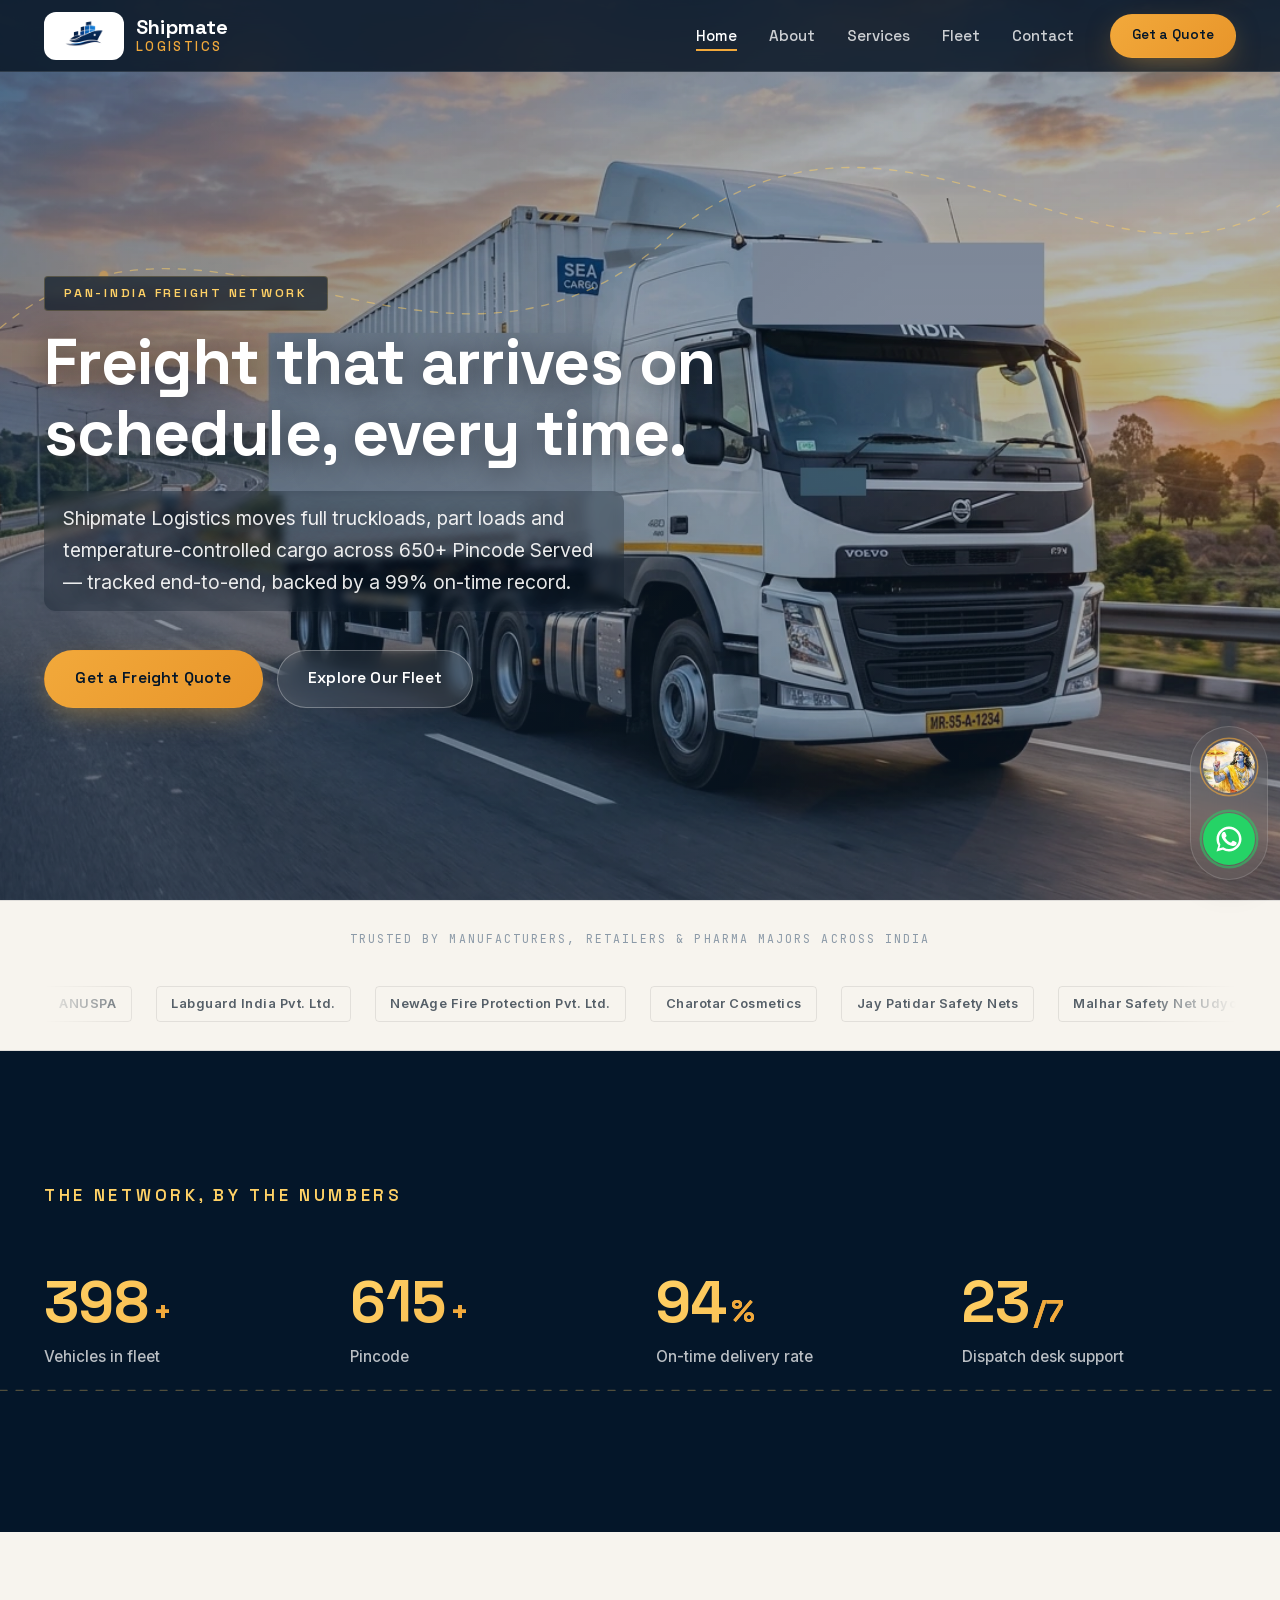
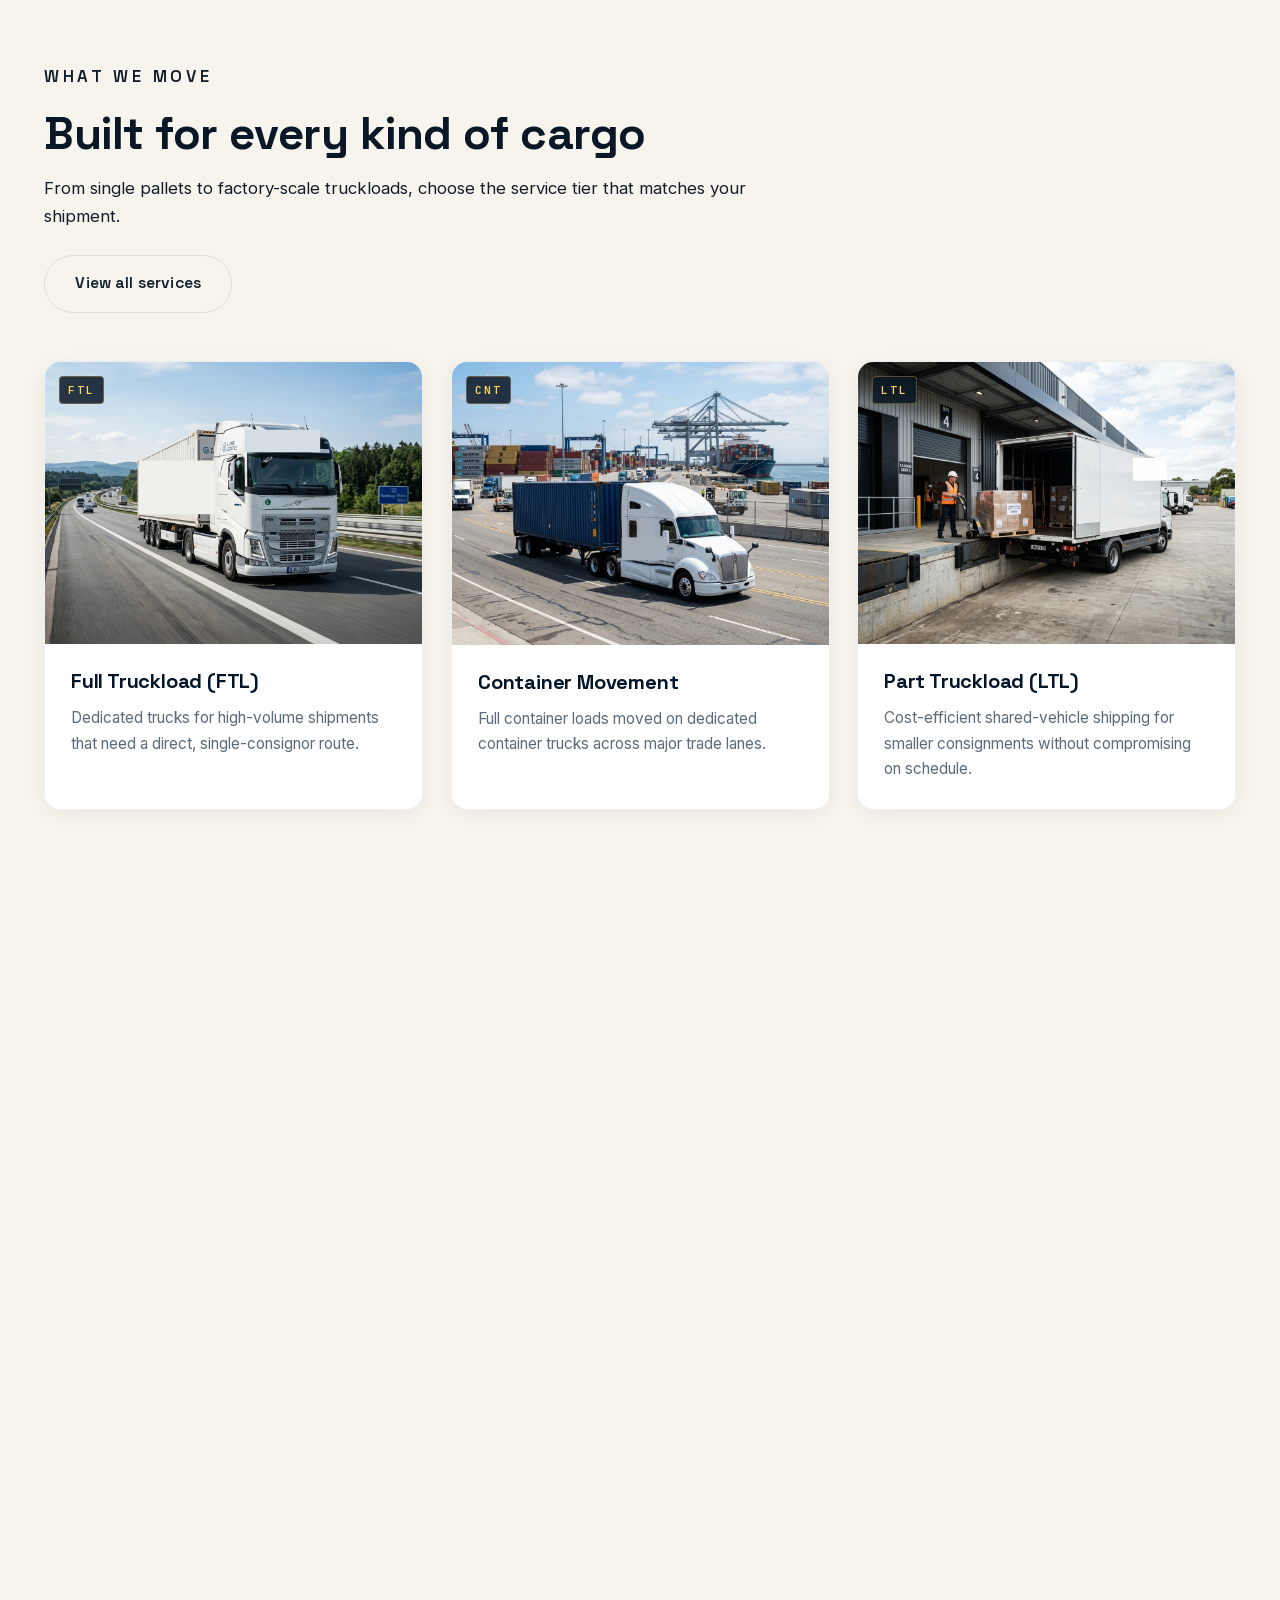
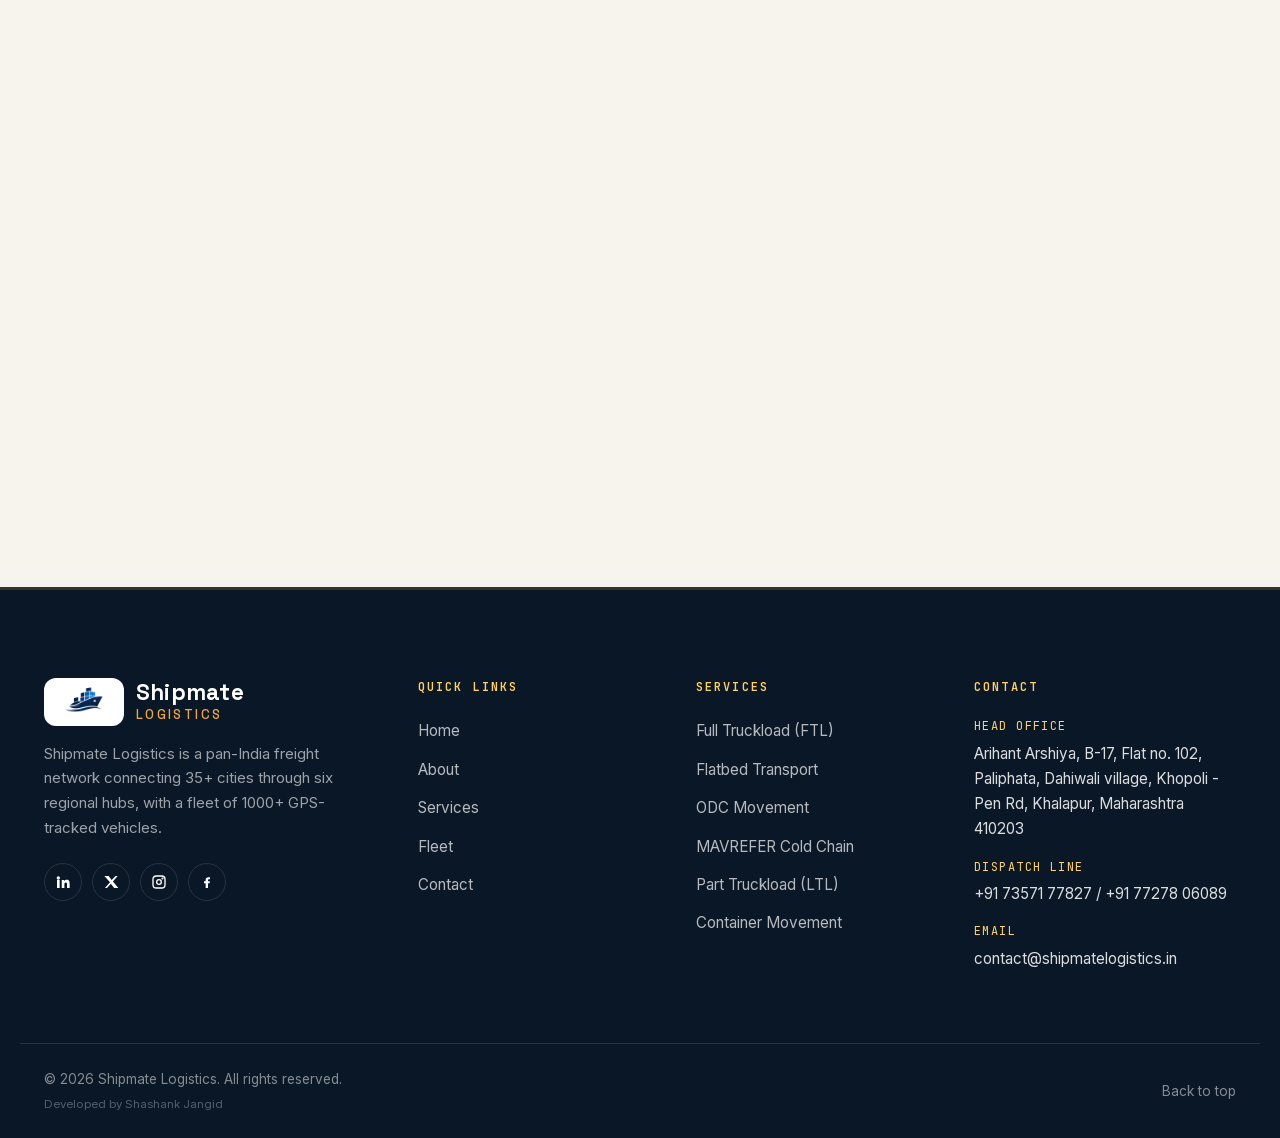
==== index.html @ 22c84a3d "Update quote turnaround text and upgrade PWA install card design" ====
<!DOCTYPE html>
<html lang="en">

<head>
  <meta charset="UTF-8">
  <meta name="viewport" content="width=device-width, initial-scale=1.0">
  <title>Shipmate Logistics | Pan-India Freight, Cold Chain &amp; Warehousing</title>
  <meta name="description"
    content="Shipmate Logistics moves full truckloads, part loads and temperature-controlled cargo across 250+ Indian cities, with a GPS-tracked fleet of 1000+ vehicles and a 98.6% on-time record.">
  <meta name="keywords"
    content="logistics company India, freight services, FTL, LTL, cold chain logistics, warehousing, fleet, transport company">
  <link rel="canonical" href="/">

  <meta property="og:type" content="website">
  <meta property="og:title" content="Shipmate Logistics | Every Mile, Mastered.">
  <meta property="og:description"
    content="Pan-India freight connecting 250+ cities through 1000+ GPS-tracked vehicles.">
  <meta property="og:image" content="/assets/images/hero-poster.webp">

  <link rel="preload" href="/assets/fonts/fonts.css" as="style" onload="this.onload=null;this.rel='stylesheet'">
  <noscript><link rel="stylesheet" href="/assets/fonts/fonts.css"></noscript>

  <link rel="preload" href="/assets/images/hero-poster.webp" as="image" fetchpriority="high">
  <link rel="preload" href="/assets/images/logos/mainlogo.webp" as="image">

  <link rel="stylesheet" href="/css/style.css">

  <script type="application/ld+json">
  {
    "@context": "https://schema.org",
    "@type": "Organization",
    "name": "Shipmate Logistics",
    "url": "index.html",
    "logo": "assets/images/logo.svg",
    "description": "Pan-India freight connecting 250+ cities.",
    "address": {
      "@type": "PostalAddress",
      "streetAddress": "Plot 14, Transport Nagar, Sector 28",
      "addressLocality": "Gurugram",
      "addressRegion": "Haryana",
      "postalCode": "122001",
      "addressCountry": "IN"
    },
    "contactPoint": {
      "@type": "ContactPoint",
      "telephone": "+91-98765-43210",
      "contactType": "customer service"
    }
  }
  </script>
  <link rel="icon" type="image/x-icon" href="/assets/images/logos/favicon.ico">
  <link rel="icon" type="image/png" sizes="32x32" href="/assets/images/logos/favicon-32x32.png">
  <link rel="icon" type="image/png" sizes="16x16" href="/assets/images/logos/favicon-16x16.png">
  <link rel="apple-touch-icon" sizes="180x180" href="/assets/images/logos/apple-touch-icon.png">
  <link rel="manifest" href="/assets/images/logos/site.webmanifest">
</head>

<body>
  <a href="#main" class="skip-link">Skip to content</a>

  <header class="header">
    <div class="container header__inner">
      <a href="/" class="brand" aria-label="Shipmate Logistics home">
        <span class="brand__mark" aria-hidden="true">
          <img src="/assets/images/logos/mainlogo.webp" alt="Shipmate Logo" class="brand__logo" />
        </span>
        <span class="brand__text">
          <span class="brand__name">Shipmate</span>
          <span class="brand__tagline">Logistics</span>
        </span>
      </a>

      <nav class="nav" aria-label="Primary">
        <ul class="nav__list">
          <li><a class="nav__link" href="/" aria-current="page">Home</a></li>
          <li><a class="nav__link" href="/about/">About</a></li>
          <li><a class="nav__link" href="/services/">Services</a></li>
          <li><a class="nav__link" href="/fleet/">Fleet</a></li>
          <li><a class="nav__link" href="/contact/">Contact</a></li>
        </ul>
        <a href="/contact/" class="btn btn--primary btn--sm nav__cta">Get a Quote</a>
      </nav>

      <button class="nav-toggle" aria-label="Toggle navigation menu" aria-expanded="false">
        <svg class="icon-open" viewBox="0 0 24 24" fill="none" stroke="currentColor" stroke-width="2"
          stroke-linecap="round">
          <path d="M3 6h18M3 12h18M3 18h18" />
        </svg>
        <svg class="icon-close" viewBox="0 0 24 24" fill="none" stroke="currentColor" stroke-width="2"
          stroke-linecap="round">
          <path d="M6 6l12 12M18 6L6 18" />
        </svg>
      </button>
    </div>
  </header>

  <main id="main">
    
    <section class="hero">
      <video class="hero__media" autoplay muted loop playsinline preload="none" poster="/assets/images/hero-poster.webp"
        data-content-attr="poster:home.hero.videoPoster">
        <source src="/assets/videos/hero-loop.webm" type="video/webm">
        <source src="/assets/videos/hero-loop.mp4" type="video/mp4">
      </video>
      <div class="hero__overlay" aria-hidden="true"></div>
      <div class="hero__route" aria-hidden="true"></div>

      <div class="container">
        <div class="hero__content">
          <p class="eyebrow" data-content="home.hero.eyebrow">Pan-India Freight Network</p>
          <h1 data-content="home.hero.title">Freight that arrives on schedule, every time.</h1>
          <p class="lede" data-content="home.hero.subtitle">Shipmate Logistics moves full truckloads, part loads and
            temperature-controlled cargo across 250+ Indian cities — tracked end-to-end, backed by a 98.6% on-time
            record.</p>
          <div class="hero__actions">
            <a href="/contact/" class="btn btn--primary" data-content="home.hero.ctaPrimary.label">Get a Freight
              Quote</a>
            <a href="/fleet/" class="btn btn--ghost-light" data-content="home.hero.ctaSecondary.label">Explore Our
              Fleet</a>
          </div>
        </div>
      </div>
    </section>

    <section class="trust">
      <div class="container">
        <p class="trust__label" data-content="home.trustStrip.label">Trusted by manufacturers, retailers &amp; pharma
          majors across India</p>
        <div class="trust__row-wrap"><div class="trust__row" id="trustRow"></div></div>
      </div>
    </section>

    <section class="section bg-navy on-dark">
      <div class="container">
        <div class="section-head">
          <p class="eyebrow" data-content="home.stats.title">The network, by the numbers</p>
        </div>
        <div class="stats__grid" id="statsGrid"></div>
      </div>
      <div class="route-divider" aria-hidden="true"></div>
    </section>

    <section class="section bg-cream">
      <div class="container">
        <div class="flex-between section-head" style="margin-bottom: 0;">
          <div>
            <p class="eyebrow" data-content="home.servicesPreview.eyebrow">What we move</p>
            <h2 data-content="home.servicesPreview.title">Built for every kind of cargo</h2>
            <p data-content="home.servicesPreview.subtitle">From single pallets to factory-scale truckloads, choose the
              service tier that matches your shipment.</p>
          </div>
          <a href="/services/" class="btn btn--ghost-dark" data-content="home.servicesPreview.linkLabel">View all
            services</a>
        </div>
        <div class="grid grid-3" id="servicesPreviewGrid" style="margin-top: 48px;"></div>
      </div>
    </section>

    <section class="section bg-cream">
      <div class="container">
        <div class="section-head center">
          <p class="eyebrow" data-content="home.testimonials.eyebrow">Client feedback</p>
          <h2 data-content="home.testimonials.title">What shippers say after the first delivery — and the hundredth</h2>
        </div>

        <div class="testimonials__viewport" id="testimonialsViewport">
          <div class="testimonials__track" id="testimonialsTrack"></div>
        </div>
        <div class="testimonials__controls">
          <button class="testimonials__arrow" id="testimonialPrev" aria-label="Previous testimonial">
            <svg viewBox="0 0 24 24" fill="none" stroke="currentColor" stroke-width="2">
              <path d="M15 18l-6-6 6-6" />
            </svg>
          </button>
          <div class="testimonials__dots" id="testimonialsDots"></div>
          <button class="testimonials__arrow" id="testimonialNext" aria-label="Next testimonial">
            <svg viewBox="0 0 24 24" fill="none" stroke="currentColor" stroke-width="2">
              <path d="M9 18l6-6-6-6" />
            </svg>
          </button>
        </div>
      </div>
    </section>

    <section class="section section--tight bg-cream">
      <div class="container">
        <div class="cta-banner">
          <div class="cta-banner__route" aria-hidden="true"></div>
          <div class="cta-banner__content">
            <h2 data-content="home.ctaBanner.title">Ready to move your next consignment?</h2>
            <p data-content="home.ctaBanner.subtitle">Tell us your route and load type — our team responds with a quote
              within one working hours.</p>
          </div>
          <a href="/contact/" class="btn btn--primary cta-banner__action"
            data-content="home.ctaBanner.ctaLabel">Request a Quote</a>
        </div>
      </div>
    </section>
  </main>

  <footer class="footer">
    <div class="container footer__top">
      <div class="footer__brand">
        <a href="/" class="brand" aria-label="Shipmate Logistics home">
          <span class="brand__mark" aria-hidden="true">
            <img src="/assets/images/logos/mainlogo.webp" alt="Shipmate Logo" class="brand__logo" />
          </span>
          <span class="brand__text">
            <span class="brand__name">Shipmate</span>
            <span class="brand__tagline">Logistics</span>
          </span>
        </a>
        <p class="footer__about" data-content="footer.about">Shipmate Logistics is a pan-India freight network
          connecting 35+ cities through six regional hubs, with a fleet of 1000+ GPS-tracked vehicles.</p>
        <div class="footer__social">
          <a href="#" aria-label="LinkedIn"><svg viewBox="0 0 24 24" fill="currentColor">
              <path
                d="M4.98 3.5a2.5 2.5 0 1 1 0 5 2.5 2.5 0 0 1 0-5zM3 9h4v12H3V9zm7 0h3.8v1.7h.1c.5-1 1.8-2 3.7-2 3.9 0 4.4 2.6 4.4 6V21h-4v-5.3c0-1.3 0-3-1.8-3s-2.1 1.4-2.1 2.9V21h-4V9z" />
            </svg></a>
          <a href="#" aria-label="Twitter / X"><svg viewBox="0 0 24 24" fill="currentColor">
              <path d="M18.9 3H22l-7.1 8.1L23 21h-6.3l-4.9-6.4L6 21H2.9l7.6-8.7L2 3h6.4l4.5 5.9L18.9 3z" />
            </svg></a>
          <a href="#" aria-label="Instagram"><svg viewBox="0 0 24 24" fill="none" stroke="currentColor"
              stroke-width="2">
              <rect x="3" y="3" width="18" height="18" rx="5" />
              <circle cx="12" cy="12" r="3.5" />
              <circle cx="17.2" cy="6.8" r="0.6" fill="currentColor" />
            </svg></a>
          <a href="#" aria-label="Facebook"><svg viewBox="0 0 24 24" fill="currentColor">
              <path
                d="M13.5 21v-7h2.4l.4-3h-2.8V9.2c0-.9.3-1.5 1.6-1.5h1.4V5c-.7-.1-1.5-.2-2.4-.2-2.5 0-4.2 1.5-4.2 4.2V11H7.5v3H10v7h3.5z" />
            </svg></a>
        </div>
      </div>

      <div>
        <p class="footer__heading" data-content="footer.linksTitle">Quick links</p>
        <ul class="footer__links" id="footerNavLinks"></ul>
      </div>

      <div>
        <p class="footer__heading" data-content="footer.servicesTitle">Services</p>
        <ul class="footer__links" id="footerServiceLinks"></ul>
      </div>

      <div>
        <p class="footer__heading" data-content="footer.contactTitle">Contact</p>
        <div class="footer__contact-item">
          <div class="footer__contact-label">Head office</div>
          <div class="footer__contact-value" data-content="site.address">Plot 14, Transport Nagar, Sector 28, Gurugram,
            Haryana 122001</div>
        </div>
        <div class="footer__contact-item">
          <div class="footer__contact-label">Dispatch line</div>
          <div class="footer__contact-value" data-content="site.phone">+91 98765 43210</div>
        </div>
        <div class="footer__contact-item">
          <div class="footer__contact-label">Email</div>
          <div class="footer__contact-value" data-content="site.email">contact@shipmatelogistics.in</div>
        </div>
      </div>
    </div>

    <div class="container footer__bottom">
      <div style="display: flex; flex-direction: column; gap: 4px;">
        <p data-content="footer.copyright">© 2026 Shipmate Logistics. All rights reserved.</p>
        <small style="font-size: 0.72rem; opacity: 0.55; color: var(--slate-light);">Developed by Shashank Jangid</small>
      </div>
      <div class="footer__bottom-links">
        <a href="#main">Back to top</a>
      </div>
    </div>
  </footer>

  <a class="whatsapp-fab" href="#" target="_blank" rel="noopener" aria-label="Chat with us on WhatsApp"
    data-whatsapp-link></a>

  <div class="krishna-float" title="Jai Shri Krishna">
    <img src="/assets/images/krishna.webp" alt="Jai Shri Krishna" />
  </div>

  <script src="/js/main.js?v=1.1" defer></script>

</body>

</html>
---- assets/fonts/fonts.css ----
@font-face {
  font-family: 'Inter';
  font-style: normal;
  font-weight: 400;
  font-display: swap;
  src: url('../fonts/UcC73FwrK3iLTeHuS_nVMrMxCp50SjIa1ZL7W0Q5nw.woff2') format('woff2');
  unicode-range: U+0000-00FF, U+0131, U+0152-0153, U+02BB-02BC, U+02C6, U+02DA, U+02DC, U+0304, U+0308, U+0329, U+2000-206F, U+20AC, U+2122, U+2191, U+2193, U+2212, U+2215, U+FEFF, U+FFFD;
}

@font-face {
  font-family: 'Inter';
  font-style: normal;
  font-weight: 500;
  font-display: swap;
  src: url('../fonts/UcC73FwrK3iLTeHuS_nVMrMxCp50SjIa1ZL7W0Q5nw.woff2') format('woff2');
  unicode-range: U+0000-00FF, U+0131, U+0152-0153, U+02BB-02BC, U+02C6, U+02DA, U+02DC, U+0304, U+0308, U+0329, U+2000-206F, U+20AC, U+2122, U+2191, U+2193, U+2212, U+2215, U+FEFF, U+FFFD;
}

@font-face {
  font-family: 'Inter';
  font-style: normal;
  font-weight: 600;
  font-display: swap;
  src: url('../fonts/UcC73FwrK3iLTeHuS_nVMrMxCp50SjIa1ZL7W0Q5nw.woff2') format('woff2');
  unicode-range: U+0000-00FF, U+0131, U+0152-0153, U+02BB-02BC, U+02C6, U+02DA, U+02DC, U+0304, U+0308, U+0329, U+2000-206F, U+20AC, U+2122, U+2191, U+2193, U+2212, U+2215, U+FEFF, U+FFFD;
}

@font-face {
  font-family: 'Inter';
  font-style: normal;
  font-weight: 700;
  font-display: swap;
  src: url('../fonts/UcC73FwrK3iLTeHuS_nVMrMxCp50SjIa1ZL7W0Q5nw.woff2') format('woff2');
  unicode-range: U+0000-00FF, U+0131, U+0152-0153, U+02BB-02BC, U+02C6, U+02DA, U+02DC, U+0304, U+0308, U+0329, U+2000-206F, U+20AC, U+2122, U+2191, U+2193, U+2212, U+2215, U+FEFF, U+FFFD;
}

@font-face {
  font-family: 'JetBrains Mono';
  font-style: normal;
  font-weight: 400;
  font-display: swap;
  src: url('../fonts/tDbv2o-flEEny0FZhsfKu5WU4zr3E_BX0PnT8RD8yKwBNntkaToggR7BYRbKPxDcwgknk-4.woff2') format('woff2');
  unicode-range: U+0000-00FF, U+0131, U+0152-0153, U+02BB-02BC, U+02C6, U+02DA, U+02DC, U+0304, U+0308, U+0329, U+2000-206F, U+20AC, U+2122, U+2191, U+2193, U+2212, U+2215, U+FEFF, U+FFFD;
}

@font-face {
  font-family: 'JetBrains Mono';
  font-style: normal;
  font-weight: 500;
  font-display: swap;
  src: url('../fonts/tDbv2o-flEEny0FZhsfKu5WU4zr3E_BX0PnT8RD8yKwBNntkaToggR7BYRbKPxDcwgknk-4.woff2') format('woff2');
  unicode-range: U+0000-00FF, U+0131, U+0152-0153, U+02BB-02BC, U+02C6, U+02DA, U+02DC, U+0304, U+0308, U+0329, U+2000-206F, U+20AC, U+2122, U+2191, U+2193, U+2212, U+2215, U+FEFF, U+FFFD;
}

@font-face {
  font-family: 'JetBrains Mono';
  font-style: normal;
  font-weight: 600;
  font-display: swap;
  src: url('../fonts/tDbv2o-flEEny0FZhsfKu5WU4zr3E_BX0PnT8RD8yKwBNntkaToggR7BYRbKPxDcwgknk-4.woff2') format('woff2');
  unicode-range: U+0000-00FF, U+0131, U+0152-0153, U+02BB-02BC, U+02C6, U+02DA, U+02DC, U+0304, U+0308, U+0329, U+2000-206F, U+20AC, U+2122, U+2191, U+2193, U+2212, U+2215, U+FEFF, U+FFFD;
}

@font-face {
  font-family: 'Space Grotesk';
  font-style: normal;
  font-weight: 500;
  font-display: swap;
  src: url('../fonts/V8mDoQDjQSkFtoMM3T6r8E7mPbF4C_k3HqU.woff2') format('woff2');
  unicode-range: U+0000-00FF, U+0131, U+0152-0153, U+02BB-02BC, U+02C6, U+02DA, U+02DC, U+0304, U+0308, U+0329, U+2000-206F, U+20AC, U+2122, U+2191, U+2193, U+2212, U+2215, U+FEFF, U+FFFD;
}

@font-face {
  font-family: 'Space Grotesk';
  font-style: normal;
  font-weight: 600;
  font-display: swap;
  src: url('../fonts/V8mDoQDjQSkFtoMM3T6r8E7mPbF4C_k3HqU.woff2') format('woff2');
  unicode-range: U+0000-00FF, U+0131, U+0152-0153, U+02BB-02BC, U+02C6, U+02DA, U+02DC, U+0304, U+0308, U+0329, U+2000-206F, U+20AC, U+2122, U+2191, U+2193, U+2212, U+2215, U+FEFF, U+FFFD;
}

@font-face {
  font-family: 'Space Grotesk';
  font-style: normal;
  font-weight: 700;
  font-display: swap;
  src: url('../fonts/V8mDoQDjQSkFtoMM3T6r8E7mPbF4C_k3HqU.woff2') format('woff2');
  unicode-range: U+0000-00FF, U+0131, U+0152-0153, U+02BB-02BC, U+02C6, U+02DA, U+02DC, U+0304, U+0308, U+0329, U+2000-206F, U+20AC, U+2122, U+2191, U+2193, U+2212, U+2215, U+FEFF, U+FFFD;
}
---- assets/fonts/fonts.css ----
@font-face {
  font-family: 'Inter';
  font-style: normal;
  font-weight: 400;
  font-display: swap;
  src: url('../fonts/UcC73FwrK3iLTeHuS_nVMrMxCp50SjIa1ZL7W0Q5nw.woff2') format('woff2');
  unicode-range: U+0000-00FF, U+0131, U+0152-0153, U+02BB-02BC, U+02C6, U+02DA, U+02DC, U+0304, U+0308, U+0329, U+2000-206F, U+20AC, U+2122, U+2191, U+2193, U+2212, U+2215, U+FEFF, U+FFFD;
}

@font-face {
  font-family: 'Inter';
  font-style: normal;
  font-weight: 500;
  font-display: swap;
  src: url('../fonts/UcC73FwrK3iLTeHuS_nVMrMxCp50SjIa1ZL7W0Q5nw.woff2') format('woff2');
  unicode-range: U+0000-00FF, U+0131, U+0152-0153, U+02BB-02BC, U+02C6, U+02DA, U+02DC, U+0304, U+0308, U+0329, U+2000-206F, U+20AC, U+2122, U+2191, U+2193, U+2212, U+2215, U+FEFF, U+FFFD;
}

@font-face {
  font-family: 'Inter';
  font-style: normal;
  font-weight: 600;
  font-display: swap;
  src: url('../fonts/UcC73FwrK3iLTeHuS_nVMrMxCp50SjIa1ZL7W0Q5nw.woff2') format('woff2');
  unicode-range: U+0000-00FF, U+0131, U+0152-0153, U+02BB-02BC, U+02C6, U+02DA, U+02DC, U+0304, U+0308, U+0329, U+2000-206F, U+20AC, U+2122, U+2191, U+2193, U+2212, U+2215, U+FEFF, U+FFFD;
}

@font-face {
  font-family: 'Inter';
  font-style: normal;
  font-weight: 700;
  font-display: swap;
  src: url('../fonts/UcC73FwrK3iLTeHuS_nVMrMxCp50SjIa1ZL7W0Q5nw.woff2') format('woff2');
  unicode-range: U+0000-00FF, U+0131, U+0152-0153, U+02BB-02BC, U+02C6, U+02DA, U+02DC, U+0304, U+0308, U+0329, U+2000-206F, U+20AC, U+2122, U+2191, U+2193, U+2212, U+2215, U+FEFF, U+FFFD;
}

@font-face {
  font-family: 'JetBrains Mono';
  font-style: normal;
  font-weight: 400;
  font-display: swap;
  src: url('../fonts/tDbv2o-flEEny0FZhsfKu5WU4zr3E_BX0PnT8RD8yKwBNntkaToggR7BYRbKPxDcwgknk-4.woff2') format('woff2');
  unicode-range: U+0000-00FF, U+0131, U+0152-0153, U+02BB-02BC, U+02C6, U+02DA, U+02DC, U+0304, U+0308, U+0329, U+2000-206F, U+20AC, U+2122, U+2191, U+2193, U+2212, U+2215, U+FEFF, U+FFFD;
}

@font-face {
  font-family: 'JetBrains Mono';
  font-style: normal;
  font-weight: 500;
  font-display: swap;
  src: url('../fonts/tDbv2o-flEEny0FZhsfKu5WU4zr3E_BX0PnT8RD8yKwBNntkaToggR7BYRbKPxDcwgknk-4.woff2') format('woff2');
  unicode-range: U+0000-00FF, U+0131, U+0152-0153, U+02BB-02BC, U+02C6, U+02DA, U+02DC, U+0304, U+0308, U+0329, U+2000-206F, U+20AC, U+2122, U+2191, U+2193, U+2212, U+2215, U+FEFF, U+FFFD;
}

@font-face {
  font-family: 'JetBrains Mono';
  font-style: normal;
  font-weight: 600;
  font-display: swap;
  src: url('../fonts/tDbv2o-flEEny0FZhsfKu5WU4zr3E_BX0PnT8RD8yKwBNntkaToggR7BYRbKPxDcwgknk-4.woff2') format('woff2');
  unicode-range: U+0000-00FF, U+0131, U+0152-0153, U+02BB-02BC, U+02C6, U+02DA, U+02DC, U+0304, U+0308, U+0329, U+2000-206F, U+20AC, U+2122, U+2191, U+2193, U+2212, U+2215, U+FEFF, U+FFFD;
}

@font-face {
  font-family: 'Space Grotesk';
  font-style: normal;
  font-weight: 500;
  font-display: swap;
  src: url('../fonts/V8mDoQDjQSkFtoMM3T6r8E7mPbF4C_k3HqU.woff2') format('woff2');
  unicode-range: U+0000-00FF, U+0131, U+0152-0153, U+02BB-02BC, U+02C6, U+02DA, U+02DC, U+0304, U+0308, U+0329, U+2000-206F, U+20AC, U+2122, U+2191, U+2193, U+2212, U+2215, U+FEFF, U+FFFD;
}

@font-face {
  font-family: 'Space Grotesk';
  font-style: normal;
  font-weight: 600;
  font-display: swap;
  src: url('../fonts/V8mDoQDjQSkFtoMM3T6r8E7mPbF4C_k3HqU.woff2') format('woff2');
  unicode-range: U+0000-00FF, U+0131, U+0152-0153, U+02BB-02BC, U+02C6, U+02DA, U+02DC, U+0304, U+0308, U+0329, U+2000-206F, U+20AC, U+2122, U+2191, U+2193, U+2212, U+2215, U+FEFF, U+FFFD;
}

@font-face {
  font-family: 'Space Grotesk';
  font-style: normal;
  font-weight: 700;
  font-display: swap;
  src: url('../fonts/V8mDoQDjQSkFtoMM3T6r8E7mPbF4C_k3HqU.woff2') format('woff2');
  unicode-range: U+0000-00FF, U+0131, U+0152-0153, U+02BB-02BC, U+02C6, U+02DA, U+02DC, U+0304, U+0308, U+0329, U+2000-206F, U+20AC, U+2122, U+2191, U+2193, U+2212, U+2215, U+FEFF, U+FFFD;
}
---- css/style.css ----
:root {
  
  --navy-950: #0a1726;
  --navy-900: #041629;
  --navy-800: #1f4068;
  --navy-700: #2a4f7a;
  --navy-600: #3a6394;
  --cream: #f7f4ee;
  --cream-dim: #ece7db;
  --ink: #11202f;
  --slate: #5c6b7a;
  --slate-light: #8c9aa8;
  --amber: #f2a93b;
  --amber-light: #ffd166;
  --amber-dark: #d6892a;
  --route: #ffd166;
  --line-light: rgba(11, 27, 46, 0.1);
  --line-dark: rgba(255, 255, 255, 0.12);
  --white: #ffffff;

  --font-display: "Space Grotesk", "Inter", system-ui, Arial, sans-serif;
  --font-body: "Inter", system-ui, Arial, sans-serif;
  --font-mono: "JetBrains Mono", "SFMono-Regular", Consolas, monospace;

  --container: 1240px;
  --radius-sm: 6px;
  --radius-md: 12px;
  --radius-lg: 22px;
  --header-h: 84px;

  --ease: cubic-bezier(0.16, 1, 0.3, 1);
  --t-fast: 0.2s;
  --t-med: 0.5s;
  --t-slow: 0.9s;
}

*,
*::before,
*::after {
  box-sizing: border-box;
}

html {
  scroll-behavior: smooth;
  scroll-padding-top: var(--header-h);
}

body {
  margin: 0;
  font-family: var(--font-body);
  font-size: 16px;
  line-height: 1.65;
  color: var(--ink);
  background: var(--cream);
  -webkit-font-smoothing: antialiased;
  text-rendering: optimizeLegibility;
  opacity: 1;
  transition: opacity 0.22s ease;
}

body.is-leaving {
  opacity: 0;
}

body.is-entering {
  opacity: 0;
}

img,
video {
  max-width: 100%;
  display: block;
}

a {
  color: inherit;
  text-decoration: none;
}

ul {
  margin: 0;
  padding: 0;
  list-style: none;
}

button {
  font-family: inherit;
  cursor: pointer;
}

h1,
h2,
h3,
h4 {
  font-family: var(--font-display);
  font-weight: 700;
  line-height: 1.15;
  margin: 0;
  color: var(--navy-950);
  letter-spacing: -0.01em;
}

p {
  margin: 0;
}

.visually-hidden {
  position: absolute;
  width: 1px;
  height: 1px;
  overflow: hidden;
  clip: rect(0 0 0 0);
  white-space: nowrap;
}

:focus-visible {
  outline: 2px solid var(--amber);
  outline-offset: 3px;
  border-radius: 2px;
}

@media (prefers-reduced-motion: reduce) {

  *,
  *::before,
  *::after {
    animation-duration: 0.01ms !important;
    animation-iteration-count: 1 !important;
    transition-duration: 0.01ms !important;
    scroll-behavior: auto !important;
  }
}

.eyebrow {
  display: inline-flex;
  align-items: center;
  gap: 0.6em;
  font-family: var(--font-display);
  font-size: 0.78rem;
  font-weight: 600;
  letter-spacing: 0.22em;
  text-transform: uppercase;
  color: var(--amber-dark);
  margin: 0 0 1rem;
}

.eyebrow::before {
  display: none !important;
}

.on-dark .eyebrow {
  color: var(--route);
}

h1 {
  font-size: clamp(2.4rem, 5.4vw, 4.4rem);
}

h2 {
  font-size: clamp(1.9rem, 3.6vw, 2.85rem);
}

h3 {
  font-size: clamp(1.2rem, 2vw, 1.5rem);
}

.section-head {
  max-width: 720px;
  margin: 0 0 3rem;
}

.section-head p {
  color: #121d28;
  font-size: 1.05rem;
  margin-top: 1rem;
}

.section-head.center {
  margin-inline: auto;
  text-align: center;
}

.section-head.center .eyebrow::before {
  display: none;
}

.lede {
  font-size: 1.15rem;
  color: var(--slate);
}

.on-dark,
.on-dark h1,
.on-dark h2,
.on-dark h3,
.on-dark h4 {
  color: var(--white);
}

.on-dark p,
.on-dark .lede {
  color: rgba(255, 255, 255, 0.72);
}

.container {
  width: 100%;
  max-width: var(--container);
  margin-inline: auto;
  padding-inline: 24px;
}

@media (max-width: 480px) {
  .header .container {
    padding-right: 28px;
  }
}

.section {
  padding-block: clamp(56px, 9vw, 120px);
  content-visibility: auto;
  contain-intrinsic-size: 0 600px;
}

.section--tight {
  padding-block: clamp(40px, 6vw, 80px);
  content-visibility: auto;
  contain-intrinsic-size: 0 400px;
}

.bg-navy {
  background: var(--navy-900);
}

.bg-cream {
  background: #f7f4ee;
}

.bg-cream-dim {
  background: #ece7db;
}

.grid {
  display: grid;
  gap: 28px;
}

.grid-2 {
  grid-template-columns: repeat(2, 1fr);
}

.grid-3 {
  grid-template-columns: repeat(3, 1fr);
}

.grid-4 {
  grid-template-columns: repeat(4, 1fr);
}

@media (max-width: 980px) {

  .grid-3,
  .grid-4 {
    grid-template-columns: repeat(2, 1fr);
  }
}

@media (max-width: 640px) {

  .grid-2,
  .grid-3,
  .grid-4 {
    grid-template-columns: 1fr;
  }
}

.btn {
  --pad-y: 0.95rem;
  --pad-x: 1.9rem;
  display: inline-flex;
  align-items: center;
  justify-content: center;
  gap: 0.6rem;
  font-family: var(--font-display);
  font-weight: 600;
  font-size: 0.98rem;
  letter-spacing: 0.01em;
  padding: var(--pad-y) var(--pad-x);
  border-radius: 999px;
  border: 1px solid transparent;
  transition: transform var(--t-fast) var(--ease), background var(--t-fast) var(--ease), color var(--t-fast) var(--ease), border-color var(--t-fast) var(--ease), box-shadow var(--t-fast) var(--ease);
  white-space: nowrap;
}

.btn:active {
  transform: scale(0.97);
}

.btn--primary {
  background: linear-gradient(135deg, #f2a93b 0%, #e8952a 100%);
  color: var(--navy-900);
  box-shadow: 0 10px 30px -8px rgba(242, 169, 59, 0.5);
}

.btn--primary:hover {
  transform: translateY(-3px) scale(1.02);
  box-shadow: 0 20px 40px -8px rgba(242, 169, 59, 0.6);
}

.btn--ghost-light {
  background: rgba(255, 255, 255, 0.08);
  backdrop-filter: blur(8px);
  border-color: rgba(255, 255, 255, 0.3);
  color: var(--white);
}

.btn--ghost-light:hover {
  background: rgba(255, 255, 255, 0.15);
  border-color: rgba(255, 255, 255, 0.6);
  transform: translateY(-3px);
}

.btn--ghost-dark {
  border-color: var(--line-light);
  color: var(--ink);
}

.btn--ghost-dark:hover {
  border-color: var(--navy-900);
  transform: translateY(-3px);
}

.btn--block {
  width: 100%;
}

.btn--sm {
  --pad-y: 0.6rem;
  --pad-x: 1.3rem;
  font-size: 0.85rem;
}

.btn svg {
  width: 1.05em;
  height: 1.05em;
  flex: none;
}

.header {
  position: fixed;
  top: 0;
  left: 0;
  right: 0;
  height: var(--header-h);
  z-index: 1000;
  display: flex;
  align-items: center;
  background: transparent;
  transition: background var(--t-med) var(--ease), box-shadow var(--t-med) var(--ease), height var(--t-med) var(--ease), border-color var(--t-med) var(--ease);
  border-bottom: 1px solid transparent;
}

.header.is-scrolled,
.header.is-solid {
  height: 72px;
  background: rgba(10, 23, 38, 0.86);
  backdrop-filter: blur(14px);
  border-bottom: 1px solid var(--line-dark);
}

.header__inner {
  width: 100%;
  display: flex;
  align-items: center;
  justify-content: space-between;
  gap: 24px;
}

.brand {
  display: flex;
  align-items: center;
  gap: 12px;
  font-family: var(--font-display);
  color: var(--white);
}

.brand__mark {
  width: 80px;
  height: 48px;
  border-radius: 12px;
  background: #ffffff;
  display: flex;
  align-items: center;
  justify-content: center;
  flex: none;
  overflow: hidden;
}

.brand__mark svg {
  width: 22px;
  height: 22px;
}

.brand__text {
  display: flex;
  flex-direction: column;
  line-height: 1.1;
}

.brand__name {
  font-weight: 700;
  font-size: 1.25rem;
  letter-spacing: 0.01em;
}

.brand__tagline {
  font-family: var(--font-display);
  font-size: 0.82rem;
  letter-spacing: 0.18em;
  text-transform: uppercase;
  color: #f1a93b;
  margin-top: 2px;
}

.nav {
  display: flex;
  align-items: center;
  gap: 36px;
}

.nav__list {
  display: flex;
  gap: 32px;
}

.nav__link {
  font-family: var(--font-display);
  font-size: 0.95rem;
  font-weight: 500;
  color: rgba(255, 255, 255, 0.78);
  position: relative;
  padding: 6px 0;
  transition: color var(--t-fast) var(--ease);
}

.nav__link::after {
  content: "";
  position: absolute;
  left: 0;
  bottom: 0;
  width: 0;
  height: 2px;
  background: var(--amber);
  transition: width var(--t-fast) var(--ease);
}

.nav__link:hover,
.nav__link[aria-current="page"] {
  color: var(--white);
}

.nav__link:hover::after,
.nav__link[aria-current="page"]::after {
  width: 100%;
}

.nav__cta {
  display: none;
}

@media (min-width: 1080px) {
  .nav__cta {
    display: inline-flex;
  }
}

.nav-toggle {
  position: relative;
  z-index: 1002;
  display: flex;
  align-items: center;
  justify-content: center;
  width: 44px;
  height: 44px;
  border: 1px solid var(--line-dark);
  border-radius: 10px;
  background: rgba(255, 255, 255, 0.04);
  color: var(--white);
  touch-action: manipulation;
  transition: transform 0.3s cubic-bezier(0.16, 1, 0.3, 1);
}

.nav-toggle[aria-expanded="true"] {
  transform: rotate(90deg);
}

.nav-toggle svg {
  width: 20px;
  height: 20px;
}

.nav-toggle .icon-close {
  display: none;
}

.nav-toggle[aria-expanded="true"] .icon-open {
  display: none;
}

.nav-toggle[aria-expanded="true"] .icon-close {
  display: block;
}

@media (min-width: 1080px) {
  .nav-toggle {
    display: none;
  }
}

@media (max-width: 1079px) {
  .nav__list {
    display: none;
  }

  .nav {
    display: flex;
    position: fixed;
    inset: 0;
    top: 0;
    left: 0;
    width: 100vw;
    height: 100dvh;
    z-index: 1001;
    background: rgb(4 22 41 / 95%);
    backdrop-filter: blur(24px);
    -webkit-backdrop-filter: blur(24px);
    flex-direction: column;
    align-items: center;
    justify-content: center;
    padding: 0px 67px;
    overflow-y: auto;

    opacity: 0;
    visibility: hidden;
    transform: translateY(-16px);
    transition: opacity 0.35s cubic-bezier(0.16, 1, 0.3, 1),
                transform 0.35s cubic-bezier(0.16, 1, 0.3, 1),
                visibility 0.35s;
  }

  .nav.is-open {
    opacity: 1;
    visibility: visible;
    transform: translateY(0);
  }

  .nav__list > li {
    opacity: 0;
    transform: translateY(12px);
    transition: opacity 0.35s cubic-bezier(0.16, 1, 0.3, 1),
                transform 0.35s cubic-bezier(0.16, 1, 0.3, 1);
  }

  .nav.is-open .nav__list > li {
    opacity: 1;
    transform: translateY(0);
  }

  .nav.is-open .nav__list > li:nth-child(1) { transition-delay: 0.1s; }
  .nav.is-open .nav__list > li:nth-child(2) { transition-delay: 0.15s; }
  .nav.is-open .nav__list > li:nth-child(3) { transition-delay: 0.2s; }
  .nav.is-open .nav__list > li:nth-child(4) { transition-delay: 0.25s; }
  .nav.is-open .nav__list > li:nth-child(5) { transition-delay: 0.3s; }

  .nav__cta {
    opacity: 0;
    transform: translateY(12px);
    transition: opacity 0.35s cubic-bezier(0.16, 1, 0.3, 1),
                transform 0.35s cubic-bezier(0.16, 1, 0.3, 1);
  }

  .nav.is-open .nav__cta {
    opacity: 1;
    transform: translateY(0);
    transition-delay: 0.35s;
  }

  .nav__list {
    display: flex;
    flex-direction: column;
    align-items: center;
    gap: 32px;
    width: 100%;
    text-align: center;
    margin-bottom: 36px;
  }

  .nav__link {
    font-size: 2rem;
    padding: 0.5rem 0;
  }

  .nav__link::after {
    display: none;
  }

  .nav__link:hover {
    color: #ffd166;
  }

  .nav__cta {
    display: inline-flex !important;
    font-size: 1.1rem;
    padding: 1.1rem 2.2rem;
  }

  .nav-toggle {
    width: 56px;
    height: 56px;
  }

  .nav-toggle svg {
    width: 28px;
    height: 28px;
  }
}

.hero {
  position: relative;
  min-height: 100vh;
  display: flex;
  align-items: center;
  overflow: hidden;
  background: var(--navy-900);
  color: var(--white);
}

.hero__media {
  position: absolute;
  inset: 0;
  width: 100%;
  height: 100%;
  object-fit: cover;
  z-index: 0;
  opacity: 0.5;
}

.hero__overlay {
  position: absolute;
  inset: 0;
  z-index: 1;
  background:
    linear-gradient(180deg,
      rgba(22, 49, 79, 0.45) 0%,
      rgba(22, 49, 79, 0.25) 40%,
      rgba(22, 49, 79, 0.55) 100%),
    linear-gradient(90deg,
      rgba(22, 49, 79, 0.6) 0%,
      rgba(22, 49, 79, 0.1) 70%);
  opacity: 1;
}

.hero__route {
  position: absolute;
  inset: 0;
  z-index: 2;
  width: 100%;
  height: 100%;
  opacity: 0.5;
  pointer-events: none;
}

.hero__content {
  position: relative;
  z-index: 5;
  max-width: 740px;
  padding: calc(var(--header-h) + 2rem) 0 2rem;
}

.hero__content .eyebrow {
  color: #ffd166;
  background: rgba(10, 23, 38, 0.7);
  padding: 0.4rem 1.2rem;
  border-radius: 4px;
  display: inline-flex;
  backdrop-filter: blur(4px);
  border: 1px solid rgba(255, 209, 102, 0.2);
  margin-bottom: 1rem;
}

.hero__content h1 {
  color: #ffffff;
  text-shadow: 0 4px 30px rgba(0, 0, 0, 0.5);
  font-size: clamp(2.2rem, 5vw, 4.4rem);
  line-height: 1.1;
}

.hero__content .lede {
  color: rgba(255, 255, 255, 0.9);
  text-shadow: 0 2px 20px rgba(0, 0, 0, 0.4);
  font-size: clamp(1rem, 1.5vw, 1.2rem);
  max-width: 580px;
  background: rgba(10, 23, 38, 0.3);
  padding: 0.8rem 1.2rem;
  border-radius: 12px;
  backdrop-filter: blur(4px);
  margin-top: 1.4rem;
}

.hero__actions {
  display: flex;
  flex-wrap: wrap;
  gap: 14px;
  margin-top: 2.4rem;
}

.hero__scroll {
  display: none !important;
}

@keyframes bounceScroll {

  0%,
  100% {
    transform: translateY(0);
  }

  50% {
    transform: translateY(8px);
  }
}

.hero__scroll-line {
  width: 1px;
  height: 46px;
  background: linear-gradient(to bottom, var(--amber), transparent);
}

@media (max-width: 768px) {
  .hero__media {
    object-position: center 30%;
    opacity: 0.4 !important;
  }

  .hero__overlay {
    background:
      linear-gradient(180deg,
        rgba(10, 23, 38, 0.8) 0%,
        rgba(10, 23, 38, 0.6) 50%,
        rgba(10, 23, 38, 0.9) 100%);
  }

  .hero__content .lede {
    background: rgb(51 54 58 / 13%);
    backdrop-filter: blur(8px);
    padding: 0.8rem;
  }

  .hero__scroll {
    display: none;
  }
}

@media (max-width: 480px) {
  .hero__content .eyebrow {
    font-size: 0.6rem;
    padding: 0.3rem 0.8rem;
  }

  .hero__content h1 {
    font-size: 1.8rem;
  }

  .hero__content .lede {
    font-size: 0.9rem;
    padding: 0.6rem;
  }
}

.route-path {
  fill: none;
  stroke: var(--route);
  stroke-width: 1.5;
  stroke-dasharray: 8 10;
  stroke-linecap: round;
  animation: dash-flow 26s linear infinite;
}

.route-dot {
  fill: var(--amber);
  filter: drop-shadow(0 0 6px rgba(242, 169, 59, 0.9));
}

@keyframes dash-flow {
  to {
    stroke-dashoffset: -1000;
  }
}

.route-divider {
  width: 100%;
  height: 48px;
  display: block;
}

.route-divider .route-path {
  stroke: var(--amber-dark);
  opacity: 0.35;
}

.bg-navy+.bg-navy .route-divider .route-path,
.on-dark .route-divider .route-path {
  stroke: var(--route);
  opacity: 0.3;
}

.trust {
  border-top: 1px solid var(--line-light);
  border-bottom: 1px solid var(--line-light);
  padding-block: 28px;
  background: var(--cream);
}

.trust__label {
  font-family: var(--font-mono);
  font-size: 0.72rem;
  letter-spacing: 0.18em;
  text-transform: uppercase;
  color: var(--slate-light);
  text-align: center;
  margin-bottom: 22px;
}

.trust__row {
  display: flex;
  flex-wrap: nowrap;
  width: max-content;
  gap: 0.75rem 1.5rem;
  margin-top: 1rem;
  animation: trustMarquee 32s linear infinite;
  will-change: transform;
  transform: translate3d(0, 0, 0);
  backface-visibility: hidden;
  perspective: 1000px;
}

@keyframes trustMarquee {
  0% {
    transform: translate3d(0, 0, 0);
  }

  100% {
    transform: translate3d(calc(-50% - 0.75rem), 0, 0);
  }
}

.trust__item {
  font-size: 0.8rem;
  font-weight: 600;
  letter-spacing: 0.04em;
  opacity: 0.7;
  white-space: nowrap;
  padding: 0.4rem 0.9rem;
  border: 1px solid rgba(0, 0, 0, 0.12);
  border-radius: 4px;
  transition: opacity var(--t-fast) var(--ease), color var(--t-fast) var(--ease);
}

.trust__item:hover {
  opacity: 1;
  color: var(--navy-700);
}

.stats {
  position: relative;
}

.stats__grid {
  display: grid;
  grid-template-columns: repeat(4, 1fr);
  gap: 32px;
  text-align: left;
}

.stat__value {
  font-family: var(--font-display);
  font-size: clamp(2.4rem, 5vw, 3.6rem);
  font-weight: 700;
  color: var(--route);
  line-height: 1;
  display: flex;
  align-items: baseline;
  gap: 4px;
  background: linear-gradient(135deg, #ffd166 0%, #f2a93b 100%);
  -webkit-background-clip: text;
  -webkit-text-fill-color: transparent;
  background-clip: text;
}

.stat__suffix {
  font-size: 0.55em;
  -webkit-text-fill-color: #f2a93b;
}

.stat__label {
  margin-top: 0.75rem;
  font-size: 0.95rem;
  color: rgba(255, 255, 255, 0.65);
  max-width: 18ch;
  font-weight: 500;
}

@media (max-width: 980px) {
  .stats__grid {
    grid-template-columns: repeat(2, 1fr);
    gap: 40px 28px;
  }
}

@media (max-width: 540px) {
  .stats__grid {
    grid-template-columns: 1fr;
  }
}

.card {
  background: var(--white);
  border-radius: 16px;
  overflow: hidden;
  border: 1px solid rgba(0, 0, 0, 0.06);
  transition: all 0.4s cubic-bezier(0.16, 1, 0.3, 1);
  display: flex;
  flex-direction: column;
  height: 100%;
  box-shadow: 0 4px 20px rgba(0, 0, 0, 0.06);
}

.card:hover {
  transform: translateY(-8px);
  box-shadow: 0 30px 60px -20px rgba(10, 23, 38, 0.3);
  border-color: rgba(242, 169, 59, 0.3);
}

.card__media {
  position: relative;
  aspect-ratio: 4 / 3;
  overflow: hidden;
  background: var(--navy-700);
}

.card__media img {
  width: 100%;
  height: 100%;
  object-fit: cover;
  transition: transform var(--t-slow) var(--ease);
}

.card:hover .card__media img {
  transform: scale(1.06);
}

.card__tag {
  position: absolute;
  top: 14px;
  left: 14px;
  font-family: var(--font-mono);
  font-size: 0.7rem;
  letter-spacing: 0.14em;
  text-transform: uppercase;
  background: rgba(10, 23, 38, 0.85);
  color: var(--route);
  padding: 0.35em 0.75em;
  border-radius: 4px;
  backdrop-filter: blur(8px);
  border: 1px solid rgba(255, 209, 102, 0.3);
  font-weight: 600;
}

.card__body {
  padding: 26px 26px 28px;
  display: flex;
  flex-direction: column;
  gap: 12px;
  flex: 1;
}

.card__body h3 {
  font-size: 1.25rem;
  color: var(--navy-900);
}

.card__body p {
  color: var(--slate);
  font-size: 0.96rem;
}

.card__points {
  margin-top: 4px;
  display: flex;
  flex-direction: column;
  gap: 8px;
}

.card__points li {
  display: flex;
  gap: 10px;
  font-size: 0.92rem;
  color: var(--slate);
  align-items: flex-start;
}

.card__points li::before {
  content: "";
  flex: none;
  width: 7px;
  height: 7px;
  margin-top: 0.45em;
  border-radius: 2px;
  background: var(--amber);
  transform: rotate(45deg);
}

.card__link {
  margin-top: auto;
  display: inline-flex;
  align-items: center;
  gap: 8px;
  font-family: var(--font-display);
  font-weight: 600;
  font-size: 0.92rem;
  color: #d6892a;
  padding-top: 6px;
}

.card__link svg {
  width: 16px;
  height: 16px;
  transition: transform var(--t-fast) var(--ease);
}

.card:hover .card__link svg {
  transform: translateX(6px);
}

.section-foot {
  margin-top: 44px;
  display: flex;
  justify-content: center;
}

.fleet-filters {
  display: flex;
  gap: 10px;
  flex-wrap: wrap;
  margin-bottom: 36px;
}

.fleet-filter {
  font-family: var(--font-mono);
  font-size: 0.78rem;
  letter-spacing: 0.06em;
  text-transform: uppercase;
  padding: 0.55em 1.2em;
  border-radius: 4px;
  border: 1px solid var(--line-light);
  background: var(--white);
  color: var(--slate);
  transition: all var(--t-fast) var(--ease);
}

.fleet-filter:hover {
  border-color: var(--amber);
  color: var(--navy-900);
}

.fleet-filter.is-active {
  background: var(--navy-900);
  border-color: var(--navy-900);
  color: var(--route);
}

.fleet-card .card__body {
  gap: 6px;
}

.fleet-card__meta {
  display: flex;
  justify-content: space-between;
  align-items: baseline;
  margin-top: 4px;
}

.fleet-card__capacity {
  font-family: var(--font-mono);
  font-size: 0.82rem;
  color: var(--navy-700);
  font-weight: 600;
}

.fleet-card__category {
  font-size: 0.78rem;
  color: var(--slate-light);
  text-transform: uppercase;
  letter-spacing: 0.08em;
}

.fleet-card__use {
  font-size: 0.9rem;
  color: var(--slate);
  border-top: 1px dashed var(--line-light);
  padding-top: 10px;
  margin-top: 6px;
}

.fleet-card {
  transition: transform var(--t-med) var(--ease), box-shadow var(--t-med) var(--ease), opacity var(--t-med) var(--ease);
}

.fleet-card.is-hidden {
  display: none;
}

.coverage {
  position: relative;
}

.map-panel {
  position: relative;
  background: var(--navy-900);
  border-radius: var(--radius-lg);
  overflow: hidden;
  aspect-ratio: 16 / 11;
  border: 1px solid var(--line-dark);
}

.map-panel__grid {
  position: absolute;
  inset: 0;
  background-image:
    linear-gradient(var(--line-dark) 1px, transparent 1px),
    linear-gradient(90deg, var(--line-dark) 1px, transparent 1px);
  background-size: 48px 48px;
  opacity: 0.5;
}

.map-panel__lines {
  position: absolute;
  inset: 0;
  width: 100%;
  height: 100%;
}

.map-panel__lines path {
  fill: none;
  stroke: var(--route);
  stroke-width: 1.4;
  stroke-dasharray: 6 8;
  opacity: 0.55;
  animation: dash-flow 40s linear infinite;
}

.map-hub {
  position: absolute;
  transform: translate(-50%, -50%);
  display: flex;
  flex-direction: column;
  align-items: center;
  gap: 6px;
  cursor: pointer;
}

.map-hub__dot {
  width: 12px;
  height: 12px;
  border-radius: 50%;
  background: var(--amber);
  box-shadow: 0 0 0 0 rgba(242, 169, 59, 0.6);
  animation: pulse-ring 2.6s ease-out infinite;
  position: relative;
}

.map-hub:nth-child(odd) .map-hub__dot {
  animation-delay: 1.1s;
}

@keyframes pulse-ring {
  0% {
    box-shadow: 0 0 0 0 rgba(242, 169, 59, 0.55);
  }

  70% {
    box-shadow: 0 0 0 14px rgba(242, 169, 59, 0);
  }

  100% {
    box-shadow: 0 0 0 0 rgba(242, 169, 59, 0);
  }
}

.map-hub__label {
  font-family: var(--font-mono);
  font-size: 0.7rem;
  text-align: center;
  white-space: nowrap;
  background: rgba(10, 23, 38, 0.85);
  border: 1px solid var(--line-dark);
  color: var(--cream);
  padding: 4px 9px;
  border-radius: 6px;
  opacity: 0;
  transform: translateY(4px);
  transition: opacity var(--t-fast) var(--ease), transform var(--t-fast) var(--ease);
  pointer-events: none;
}

.map-hub__label span {
  display: block;
  color: var(--route);
  font-size: 0.62rem;
  letter-spacing: 0.12em;
  text-transform: uppercase;
}

.map-hub:hover .map-hub__label,
.map-hub:focus-visible .map-hub__label {
  opacity: 1;
  transform: translateY(0);
}

.coverage__legend {
  display: flex;
  gap: 28px;
  flex-wrap: wrap;
  margin-top: 28px;
  font-family: var(--font-mono);
  font-size: 0.8rem;
  color: var(--slate);
}

.coverage__legend li {
  display: flex;
  align-items: center;
  gap: 10px;
}

.coverage__legend .dot {
  width: 10px;
  height: 10px;
  border-radius: 50%;
  background: var(--amber);
}

.coverage__legend .ln {
  width: 22px;
  height: 0;
  border-top: 1.5px dashed var(--amber-dark);
}

.testimonials__viewport {
  position: relative;
  overflow: hidden;
}

.testimonials__track {
  display: flex;
  transition: transform var(--t-med) var(--ease);
  will-change: transform;
}

.testimonial {
  flex: 0 0 100%;
  padding: 8px;
}

.testimonial__card {
  background: var(--white);
  border-radius: 20px;
  padding: clamp(28px, 5vw, 56px);
  display: grid;
  grid-template-columns: auto 1fr;
  gap: 28px;
  align-items: flex-start;
  border: 1px solid rgba(0, 0, 0, 0.06);
  box-shadow: 0 8px 30px rgba(0, 0, 0, 0.04);
  transition: all 0.3s ease;
}

.testimonial__card:hover {
  box-shadow: 0 16px 48px rgba(0, 0, 0, 0.08);
}

.testimonial__quote-mark {
  font-family: var(--font-display);
  font-size: 3.5rem;
  line-height: 1;
  color: #f2a93b;
}

.testimonial__quote {
  font-size: clamp(1.05rem, 2vw, 1.35rem);
  line-height: 1.6;
  color: #1a2a3a;
  font-family: var(--font-display);
  font-weight: 500;
}

.testimonial__byline {
  margin-top: 22px;
  display: flex;
  align-items: center;
  gap: 14px;
}

.testimonial__avatar {
  width: 48px;
  height: 48px;
  border-radius: 50%;
  object-fit: cover;
  background: var(--cream-dim);
  flex: none;
}

.testimonial__name {
  font-weight: 700;
  font-family: var(--font-display);
}

.testimonial__role {
  font-size: 0.85rem;
  color: var(--slate);
}

@media (max-width: 640px) {
  .testimonial__card {
    grid-template-columns: 1fr;
  }

  .testimonial__quote-mark {
    display: none;
  }
}

.testimonials__controls {
  display: flex;
  align-items: center;
  justify-content: center;
  gap: 20px;
  margin-top: 32px;
}

.testimonials__arrow {
  width: 46px;
  height: 46px;
  border-radius: 50%;
  border: 1px solid var(--line-light);
  display: flex;
  align-items: center;
  justify-content: center;
  transition: all var(--t-fast) var(--ease);
}

.testimonials__arrow:hover {
  background: var(--navy-900);
  border-color: var(--navy-900);
  color: var(--white);
}

.testimonials__arrow svg {
  width: 18px;
  height: 18px;
}

.testimonials__dots {
  display: flex;
  gap: 10px;
}

.testimonials__dot {
  width: 9px;
  height: 9px;
  border-radius: 50%;
  background: var(--cream-dim);
  border: none;
  transition: background var(--t-fast) var(--ease), transform var(--t-fast) var(--ease);
}

.testimonials__dot.is-active {
  background: var(--amber);
  transform: scale(1.2);
}

.cta-banner {
  position: relative;
  background: linear-gradient(135deg, #0a1726 0%, #1a3050 100%);
  border-radius: 24px;
  padding: clamp(36px, 6vw, 72px);
  overflow: hidden;
  display: flex;
  flex-wrap: wrap;
  gap: 24px;
  align-items: center;
  justify-content: space-between;
  box-shadow: 0 20px 60px rgba(10, 23, 38, 0.3);
}

.cta-banner__route {
  position: absolute;
  inset: 0;
  width: 100%;
  height: 100%;
  opacity: 0.4;
}

.cta-banner__content {
  position: relative;
  z-index: 1;
  max-width: 560px;
}

.cta-banner__content h2 {
  color: var(--white);
  font-size: clamp(1.6rem, 2.5vw, 2.4rem);
}

.cta-banner__content p {
  color: rgba(255, 255, 255, 0.7);
  margin-top: 0.75rem;
}

.cta-banner__action {
  position: relative;
  z-index: 1;
  background: linear-gradient(135deg, #f2a93b 0%, #e8952a 100%);
  padding: 0.8rem 2.4rem;
  font-weight: 700;
  border-radius: 999px;
  box-shadow: 0 10px 30px rgba(242, 169, 59, 0.4);
  transition: all 0.3s ease;
}

.cta-banner__action:hover {
  transform: translateY(-3px) scale(1.02);
  box-shadow: 0 20px 40px rgba(242, 169, 59, 0.5);
}

.footer {
  background: #0a1726;
  color: var(--white);
  padding-top: 0;
  border-top: 3px solid rgba(242, 169, 59, 0.2);
}

.footer__top {
  padding-block: clamp(48px, 8vw, 88px) 56px;
  display: grid;
  grid-template-columns: 1.4fr 1fr 1fr 1.1fr;
  gap: 40px;
}

.footer__brand .brand__name {
  font-size: 1.4rem;
}

.footer__about {
  margin-top: 16px;
  color: rgba(255, 255, 255, 0.6);
  font-size: 0.94rem;
  max-width: 320px;
}

.footer__social {
  display: flex;
  gap: 10px;
  margin-top: 22px;
}

.footer__social a {
  width: 38px;
  height: 38px;
  border-radius: 50%;
  border: 1px solid var(--line-dark);
  display: flex;
  align-items: center;
  justify-content: center;
  transition: all var(--t-fast) var(--ease);
}

.footer__social a:hover {
  background: var(--amber);
  border-color: var(--amber);
  color: var(--navy-900);
}

.footer__social svg {
  width: 16px;
  height: 16px;
}

.footer__heading {
  font-family: var(--font-mono);
  font-size: 0.75rem;
  letter-spacing: 0.18em;
  text-transform: uppercase;
  color: #ffd166;
  margin-bottom: 20px;
  font-weight: 600;
}

.footer__links {
  display: flex;
  flex-direction: column;
  gap: 12px;
}

.footer__links a {
  color: rgba(255, 255, 255, 0.7);
  font-size: 0.95rem;
  transition: color var(--t-fast) var(--ease), transform var(--t-fast) var(--ease);
  position: relative;
  display: inline-flex;
  align-items: center;
  gap: 0;
}

.footer__links a::before {
  content: "→";
  opacity: 0;
  transform: translateX(-8px);
  transition: opacity 0.3s ease, transform 0.3s ease;
  color: #f2a93b;
  margin-right: 0;
  display: inline-block;
  width: 0;
  overflow: hidden;
}

.footer__links a:hover {
  color: #ffffff;
  transform: translateX(6px);
}

.footer__links a:hover::before {
  opacity: 1;
}

.footer__contact-item {
  margin-bottom: 16px;
}

.footer__contact-label {
  font-size: 0.75rem;
  color: var(--route);
  font-family: var(--font-mono);
  letter-spacing: 0.12em;
  text-transform: uppercase;
  margin-bottom: 4px;
}

.footer__contact-value {
  font-size: 0.95rem;
  color: rgba(255, 255, 255, 0.85);
}

.footer__bottom {
  border-top: 1px solid var(--line-dark);
  padding-block: 24px;
  display: flex;
  justify-content: space-between;
  align-items: center;
  flex-wrap: wrap;
  gap: 12px;
  font-size: 0.85rem;
  color: rgba(255, 255, 255, 0.5);
}

.footer__bottom-links {
  display: flex;
  gap: 24px;
}

@media (max-width: 980px) {
  .footer__top {
    grid-template-columns: 1fr 1fr;
  }
}

@media (max-width: 640px) {
  .footer__top {
    grid-template-columns: 1fr;
    gap: 36px;
  }
}

.whatsapp-fab {
  position: fixed;
  right: 20px;
  bottom: 20px;
  z-index: 900;
  width: 56px;
  height: 56px;
  border-radius: 50%;
  background: #25d366;
  display: flex;
  align-items: center;
  justify-content: center;
  border: 2.5px solid transparent;
  box-shadow: 0 0 0 1.5px rgba(37, 211, 102, 0.5);
  background-clip: padding-box;
  transition: transform var(--t-fast) var(--ease);
}

.krishna-float {
  position: fixed;
  right: 20px;
  bottom: 90px;
  z-index: 900;
  width: 56px;
  height: 56px;
  cursor: pointer;
  border-radius: 50%;
  transition: transform 0.3s cubic-bezier(0.16, 1, 0.3, 1);
}

.fab-stack {
  position: fixed;
  right: 12px;
  bottom: 20px;
  z-index: 9999;
  display: flex;
  flex-direction: column;
  align-items: center;
  gap: 16px;
  background: rgba(120, 120, 120, 0.18);
  backdrop-filter: blur(12px);
  -webkit-backdrop-filter: blur(12px);
  border: 1px solid rgba(255, 255, 255, 0.15);
  border-radius: 40px;
  padding: 12px 10px;
  box-shadow: 0 10px 32px rgba(0, 0, 0, 0.08);
}

.fab-stack .whatsapp-fab,
.fab-stack .krishna-float {
  position: relative;
  right: auto;
  bottom: auto;
}

.whatsapp-fab:hover {
  transform: scale(1.08);
}

.whatsapp-fab img {
  width: 34px;
  height: 34px;
  display: block;
  object-fit: contain;
}

@keyframes pulse-ring {
  0% {
    transform: scale(1);
    opacity: 0.8;
  }

  70% {
    transform: scale(1.18);
    opacity: 0;
  }

  100% {
    transform: scale(1.22);
    opacity: 0;
  }
}

@media (max-width: 480px) {
  .whatsapp-fab {
    right: 8px;
    bottom: 8px;
  }

  .krishna-float {
    right: 8px;
    bottom: 64px;
  }

  .fab-stack {
    right: 8px;
    bottom: 8px;
    gap: 10px;
    padding: 8px 6px;
    border-radius: 30px;
  }

  .whatsapp-fab,
  .krishna-float {
    width: 44px;
    height: 44px;
  }

  .whatsapp-fab img {
    width: 24px;
    height: 24px;
  }
}

.page-hero {
  position: relative;
  background: var(--navy-900);
  color: var(--white);
  padding-top: calc(var(--header-h) + 12px);
  padding-bottom: 24px;
  overflow: hidden;
}

.page-hero h1 {
  color: var(--white);
  font-size: clamp(1.6rem, 3vw, 2.4rem);
  line-height: 1.2;
}

.page-hero__route {
  position: absolute;
  inset: 0;
  width: 100%;
  height: 100%;
  opacity: 0.35;
}

.page-hero__content {
  position: relative;
  z-index: 1;
  max-width: 760px;
}

.page-hero p.lede {
  margin-top: 0.75rem;
  max-width: 600px;
  color: rgba(255, 255, 255, 0.85);
  font-size: 0.95rem;
}

.breadcrumb {
  display: inline-flex;
  gap: 8px;
  align-items: center;
  font-family: var(--font-mono);
  font-size: 0.75rem;
  letter-spacing: 0.1em;
  text-transform: uppercase;
  color: rgba(255, 255, 255, 0.45);
  margin-bottom: 1rem;
  background: rgba(255, 255, 255, 0.06);
  padding: 0.4rem 1rem;
  border-radius: 999px;
  backdrop-filter: blur(4px);
}

.breadcrumb a {
  color: rgba(255, 255, 255, 0.7);
  transition: color 0.3s ease;
}

.breadcrumb a:hover {
  color: #ffd166;
}

.story {
  display: grid;
  grid-template-columns: 1.1fr 1fr;
  gap: 56px;
  align-items: center;
}

.story__media {
  border-radius: var(--radius-lg);
  overflow: hidden;
  aspect-ratio: 4 / 5;
  background: var(--navy-700);
}

.story__media img {
  width: 100%;
  height: 100%;
  object-fit: cover;
}

.story__text p {
  margin-bottom: 1.1rem;
  color: var(--navy-900);
}

.story__text p:last-child {
  margin-bottom: 0;
}

@media (max-width: 900px) {
  .story {
    grid-template-columns: 1fr;
    gap: 32px;
  }

  .story__media {
    aspect-ratio: 16/10;
  }
}

.pillar {
  background: var(--white);
  border: 1px solid var(--line-light);
  border-radius: var(--radius-md);
  padding: 24px;
  transition: border-color var(--t-fast) var(--ease), transform var(--t-fast) var(--ease);
}

.pillar:hover {
  border-color: var(--amber);
  transform: translateY(-4px);
}

.pillar h3 {
  font-size: 1.1rem;
  margin-bottom: 10px;
}

.pillar p {
  color: var(--slate);
  font-size: 0.94rem;
}

.value-card {
  text-align: left;
  padding: 18px;
  border-radius: var(--radius-md);
  background: var(--navy-800);
  border: 1px solid var(--line-dark);
}

.value-card h3 {
  font-size: 1.05rem;
  margin-bottom: 8px;
}

.value-card p {
  font-size: 0.92rem;
}

.timeline {
  position: relative;
  margin-top: 8px;
}

.timeline::before {
  content: "";
  position: absolute;
  left: 100px;
  top: 6px;
  bottom: 6px;
  width: 0;
  border-left: 1.5px dashed var(--amber-dark);
}

.timeline__item {
  display: grid;
  grid-template-columns: 100px 1fr;
  gap: 32px;
  padding-block: 22px;
  position: relative;
}

.timeline__year {
  font-family: var(--font-mono);
  font-weight: 600;
  font-size: 1.05rem;
  color: var(--navy-900);
  padding-top: 2px;
}

.timeline__item::after {
  content: "";
  position: absolute;
  left: 96px;
  top: 28px;
  width: 9px;
  height: 9px;
  border-radius: 50%;
  background: var(--amber);
  box-shadow: 0 0 0 4px var(--cream);
}

.timeline__text {
  color: var(--slate);
  padding-left: 24px;
}

@media (max-width: 640px) {
  .timeline::before {
    left: 6px;
  }

  .timeline__item {
    grid-template-columns: 1fr;
    gap: 6px;
    padding-left: 24px;
  }

  .timeline__item::after {
    left: 2px;
    top: 6px;
  }

  .timeline__text {
    padding-left: 0;
  }
}

.process {
  display: grid;
  grid-template-columns: repeat(5, 1fr);
  gap: 24px;
}

.process__step {
  position: relative;
  padding-top: 38px;
}

.process__index {
  font-family: var(--font-mono);
  font-size: 0.78rem;
  letter-spacing: 0.14em;
  color: var(--amber-dark);
  position: absolute;
  top: 0;
  left: 0;
}

.process__step::before {
  content: "";
  position: absolute;
  top: 10px;
  left: 0;
  width: 100%;
  height: 1px;
  background: var(--line-light);
}

.process__step h3 {
  font-size: 1.02rem;
  margin-bottom: 8px;
}

.process__step p {
  font-size: 0.9rem;
  color: var(--slate);
}

@media (max-width: 980px) {
  .process {
    grid-template-columns: repeat(2, 1fr);
  }
}

@media (max-width: 600px) {
  .process {
    grid-template-columns: 1fr;
  }
}

.standards-grid {
  display: grid;
  grid-template-columns: repeat(4, 1fr);
  gap: 24px;
}

@media (max-width: 980px) {
  .standards-grid {
    grid-template-columns: repeat(2, 1fr);
  }
}

@media (max-width: 540px) {
  .standards-grid {
    grid-template-columns: 1fr;
  }
}

.standard-card {
  border: 1px solid var(--line-light);
  border-radius: var(--radius-md);
  padding: 26px;
}

.standard-card h3 {
  font-size: 1.02rem;
  margin-bottom: 8px;
}

.standard-card p {
  font-size: 0.92rem;
  color: var(--slate);
}

.contact-layout {
  display: grid;
  grid-template-columns: 1.3fr 1fr;
  gap: 48px;
  align-items: flex-start;
}

@media (max-width: 980px) {
  .contact-layout {
    grid-template-columns: 1fr;
  }
}

.form-card {
  background: var(--white);
  border: 1px solid var(--line-light);
  border-radius: var(--radius-lg);
  padding: clamp(28px, 4vw, 44px);
}

.form-grid {
  display: grid;
  grid-template-columns: 1fr 1fr;
  gap: 20px;
  margin-top: 24px;
}

.form-grid .field--full {
  grid-column: 1 / -1;
}

@media (max-width: 580px) {
  .form-grid {
    grid-template-columns: 1fr;
  }
}

.field {
  display: flex;
  flex-direction: column;
  gap: 8px;
}

.field label {
  font-size: 0.82rem;
  font-weight: 600;
  color: var(--navy-900);
  font-family: var(--font-display);
}

.field--required label::after {
  content: " *";
  color: var(--amber-dark);
}

.field input,
.field select,
.field textarea {
  width: 100%;
  max-width: 100%;
  font-family: var(--font-body);
  font-size: 0.96rem;
  padding: 0.85em 1em;
  border-radius: var(--radius-sm);
  border: 1px solid var(--line-light);
  background: var(--cream);
  color: var(--ink);
  transition: border-color var(--t-fast) var(--ease), background var(--t-fast) var(--ease);
}

.field input:focus,
.field select:focus,
.field textarea:focus {
  outline: none;
  border-color: var(--amber);
  background: var(--white);
}

.field input.is-invalid,
.field select.is-invalid,
.field textarea.is-invalid {
  border-color: #d9534f;
}

.field textarea {
  resize: vertical;
  min-height: 120px;
}

.form-foot {
  margin-top: 28px;
  display: flex;
  align-items: center;
  gap: 16px;
  flex-wrap: wrap;
}

.form-message {
  font-size: 0.9rem;
  border-radius: var(--radius-sm);
  padding: 14px 16px;
  display: none;
}

.form-message.is-success {
  display: block;
  background: rgba(70, 160, 90, 0.12);
  color: #2f7a44;
  border: 1px solid rgba(70, 160, 90, 0.3);
}

.form-message.is-error {
  display: block;
  background: rgba(217, 83, 79, 0.1);
  color: #b13a36;
  border: 1px solid rgba(217, 83, 79, 0.28);
}

.info-card {
  background: var(--navy-900);
  color: var(--white);
  border-radius: var(--radius-lg);
  padding: clamp(28px, 4vw, 40px);
}

.info-card h3 {
  color: var(--white);
  margin-bottom: 22px;
  font-size: 1.2rem;
}

.info-item {
  padding-block: 14px;
  border-top: 1px solid var(--line-dark);
}

.info-item:first-of-type {
  border-top: none;
  padding-top: 0;
}

.info-item__label {
  font-family: var(--font-mono);
  font-size: 0.72rem;
  letter-spacing: 0.16em;
  text-transform: uppercase;
  color: var(--route);
  margin-bottom: 6px;
}

.info-item__value {
  font-size: 0.96rem;
  color: rgba(255, 255, 255, 0.85);
  line-height: 1.55;
}

.map-embed {
  margin-top: 24px;
  border-radius: var(--radius-md);
  overflow: hidden;
  border: 1px solid var(--line-dark);
  aspect-ratio: 16/10;
}

.map-embed iframe {
  width: 100%;
  height: 100%;
  border: 0;
  filter: grayscale(0.3) contrast(1.05);
}

.hubs-grid {
  display: grid;
  grid-template-columns: repeat(3, 1fr);
  gap: 20px;
}

@media (max-width: 980px) {
  .hubs-grid {
    grid-template-columns: repeat(2, 1fr);
  }
}

@media (max-width: 640px) {
  .hubs-grid {
    grid-template-columns: 1fr;
  }
}

.hub-card {
  border: 1px solid var(--line-light);
  border-radius: var(--radius-md);
  padding: 22px;
}

.hub-card h3 {
  font-size: 1.02rem;
  margin-bottom: 8px;
}

.hub-card p {
  font-size: 0.9rem;
  color: var(--slate);
}

.reveal {
  opacity: 0;
  transform: translateY(40px);
  transition: all 0.7s cubic-bezier(0.16, 1, 0.3, 1);
}

.reveal.is-visible {
  opacity: 1;
  transform: translateY(0);
}

.reveal-stagger>* {
  opacity: 0;
  transform: translateY(28px);
  transition: opacity 0.7s var(--ease), transform 0.7s var(--ease);
}

.reveal-stagger.is-visible>* {
  opacity: 1;
  transform: translateY(0);
}

.reveal-stagger.is-visible>*:nth-child(1) {
  transition-delay: 0.05s;
}

.reveal-stagger.is-visible>*:nth-child(2) {
  transition-delay: 0.12s;
}

.reveal-stagger.is-visible>*:nth-child(3) {
  transition-delay: 0.19s;
}

.reveal-stagger.is-visible>*:nth-child(4) {
  transition-delay: 0.26s;
}

.reveal-stagger.is-visible>*:nth-child(5) {
  transition-delay: 0.33s;
}

.reveal-stagger.is-visible>*:nth-child(6) {
  transition-delay: 0.40s;
}

@media (prefers-reduced-motion: reduce) {

  .reveal,
  .reveal-stagger>* {
    opacity: 1;
    transform: none;
  }
}

.flex-between {
  display: flex;
  justify-content: space-between;
  align-items: flex-end;
  gap: 24px;
  flex-wrap: wrap;
}

.skip-link {
  position: absolute;
  left: -9999px;
  top: 0;
  background: var(--amber);
  color: var(--navy-900);
  padding: 10px 18px;
  z-index: 1100;
  font-family: var(--font-display);
  font-weight: 600;
  border-radius: 0 0 8px 0;
}

.skip-link:focus {
  left: 0;
}

.brand__logo {
  height: 65px;
  width: auto;
  display: block;
  object-fit: contain;
  transform: translateY(4px);
}

@media (max-width: 768px) {
  .grid-3 {
    grid-template-columns: 1fr !important;
  }
}

.krishna-float img {
  width: 100%;
  height: 100%;
  object-fit: cover;
  border-radius: 50%;
  border: 2.5px solid transparent;
  box-shadow: 0 0 0 1.5px rgba(242, 169, 59, 0.6);
  background-clip: padding-box;
  transition: all 0.3s ease;
}

.krishna-float:hover {
  transform: scale(1.1);
}

.krishna-float.is-playing img {
  box-shadow: 0 0 14px rgba(255, 180, 0, 0.8), 0 0 24px rgba(255, 180, 0, 0.4);
  border-color: #ffd700;
}

@keyframes krishnaPulse {

  0%,
  100% {
    transform: scale(1);
    box-shadow: 0 4px 20px rgba(255, 180, 0, 0.5);
  }

  50% {
    transform: scale(1.08);
    box-shadow: 0 8px 40px rgba(255, 180, 0, 0.8);
  }
}

@keyframes krishnaFloat {

  0%,
  100% {
    transform: translateY(0);
  }

  50% {
    transform: translateY(-6px);
  }
}

.krishna-float:not(.is-playing) {
  animation: krishnaFloat 3s ease-in-out infinite;
}

.krishna-float.is-playing {
  animation: krishnaPulse 1.2s ease-in-out infinite;
}

.hero__media {
  opacity: 0.85;
}

.hero__overlay {
  opacity: 0.55;
}

.whatsapp-fab svg {
  width: 34px;
  height: 34px;
  display: block;
}

.trust__row-wrap {
  overflow: hidden;
  -webkit-mask-image: linear-gradient(to right, transparent 0%, black 8%, black 92%, transparent 100%);
  mask-image: linear-gradient(to right, transparent 0%, black 8%, black 92%, transparent 100%);
  margin-top: 1rem;
}

.trust__item--logo {
  padding: 0.3rem 0.9rem;
  background: #fff;
  border-color: rgba(0, 0, 0, 0.08);
}

.trust__item--logo img {
  height: 28px;
  width: auto;
  max-width: 120px;
  object-fit: contain;
  display: block;
}

html,
body {
  -webkit-overflow-scrolling: touch;
  -webkit-text-size-adjust: 100%;
  text-size-adjust: 100%;
  overflow-x: hidden;
}

a,
button,
[role="button"] {
  -webkit-tap-highlight-color: transparent;
}

.btn,
.nav__link,
.nav__cta,
.nav-toggle,
.testimonials__arrow,
.fleet-filters button {
  min-height: 44px;
}

.reveal,
.reveal-stagger > * {
  will-change: transform, opacity;
}

.header {
  will-change: transform;
}

@media (max-width: 768px) {

  .header.is-scrolled,
  .header.is-solid,
  .nav,
  .breadcrumb,
  .hero__content .eyebrow,
  .hero__content .lede {
    backdrop-filter: blur(6px) !important;
  }

  .trust__row {
    animation-duration: 22s;
  }

  .reveal,
  .reveal-stagger>* {
    transition-duration: 0.45s !important;
  }
}

@media (max-width: 640px) {
  .grid-4 {
    grid-template-columns: 1fr 1fr !important;
  }

  .fleet-filters {
    display: flex;
    flex-wrap: wrap;
    gap: 0.5rem;
    justify-content: center;
    margin-bottom: 1.5rem;
  }

  .section {
    padding-top: 3rem !important;
    padding-bottom: 3rem !important;
  }

  .cta-banner {
    flex-direction: column;
    gap: 1.5rem;
    text-align: center;
  }

  .cta-banner__action {
    width: 100%;
    justify-content: center;
  }
}

.page-hero--video {
  position: relative;
  overflow: hidden;
}

.page-hero__video-bg {
  position: absolute;
  inset: 0;
  z-index: 0;
}

.page-hero__video-bg video {
  width: 100%;
  height: 100%;
  object-fit: cover;
  pointer-events: none;
  opacity: 0.5;
}

.page-hero__video-overlay {
  position: absolute;
  inset: 0;
  background:
    linear-gradient(180deg,
      rgba(22, 49, 79, 0.45) 0%,
      rgba(22, 49, 79, 0.25) 40%,
      rgba(4, 22, 41, 0.7) 100%),
    linear-gradient(90deg,
      rgba(22, 49, 79, 0.55) 0%,
      rgba(22, 49, 79, 0.1) 70%);
}

.page-hero--video .page-hero__route,
.page-hero--video .page-hero__content {
  position: relative;
  z-index: 1;
}

.india-map-wrap {
  width: 100%;
  max-width: 420px;
  margin: 0 auto;
  border-radius: 20px;
  overflow: hidden;
  box-shadow: 0 24px 64px rgba(4,22,41,0.4);
}

.india-map-svg {
  display: block;
  width: 100%;
  height: auto;
}

.india-outline {
  transition: fill 0.3s;
}

.state-region {
  transition: opacity 0.3s;
  animation: regionPulse 4s ease-in-out infinite alternate;
}

.state-maha { animation-delay: 0s; }
.state-raj { animation-delay: 0.8s; }
.state-up { animation-delay: 1.6s; }
.state-guj { animation-delay: 2.4s; }
.state-karn { animation-delay: 3.2s; }

@keyframes regionPulse {
  0% { opacity: 0.6; }
  100% { opacity: 1; }
}

.city-dot .city-pulse {
  animation: cityGlow 2.5s ease-in-out infinite;
}

@keyframes cityGlow {
  0%, 100% { r: 6; opacity: 0.8; }
  50% { r: 9; opacity: 1; }
}

.city-label {
  font-size: 9px;
  fill: rgba(255,255,255,0.85);
  font-family: 'Inter', sans-serif;
  font-weight: 500;
}

.map-title {
  font-size: 11px;
  fill: rgba(242,169,59,0.8);
  font-family: 'Inter', sans-serif;
  font-weight: 600;
  letter-spacing: 0.08em;
  text-anchor: middle;
  text-transform: uppercase;
}

.map-stat-label {
  font-size: 9px;
  fill: rgba(255,255,255,0.6);
  font-family: 'Inter', sans-serif;
  text-anchor: middle;
}

.map-stat-value {
  font-size: 18px;
  fill: #f2a93b;
  font-family: 'Inter', sans-serif;
  font-weight: 700;
  text-anchor: middle;
}

.route-lines path {
  stroke-dashoffset: 0;
  animation: dashFlow 3s linear infinite;
}

@keyframes dashFlow {
  to { stroke-dashoffset: -28; }
}

.wa-popup {
  position: absolute;
  bottom: 152px;
  right: 0;
  display: flex;
  flex-direction: column;
  gap: 0.5rem;
  opacity: 0;
  transform: translateY(12px) scale(0.95);
  pointer-events: none;
  transition: opacity 0.22s ease, transform 0.22s ease;
  transform-origin: bottom right;
  z-index: 10000;
  width: max-content;
}

.wa-popup.is-open {
  opacity: 1;
  transform: translateY(0) scale(1);
  pointer-events: auto;
}

.wa-popup__option {
  display: flex;
  align-items: center;
  gap: 0.65rem;
  padding: 0.65rem 1.1rem;
  background: #ffffff;
  color: #041629;
  border-radius: 50px;
  font-size: 0.88rem;
  font-weight: 600;
  text-decoration: none;
  box-shadow: 0 4px 20px rgba(0,0,0,0.18);
  white-space: nowrap;
  transition: transform 0.18s ease, box-shadow 0.18s ease;
}

.wa-popup__option:hover {
  transform: translateX(-4px);
  box-shadow: 0 8px 28px rgba(0,0,0,0.22);
}

.wa-popup__call { border-left: 3px solid #0d3357; }
.wa-popup__chat { border-left: 3px solid #25d366; }

.wa-popup__icon {
  font-size: 1.2rem;
  line-height: 1;
}

.team-grid {
  display: grid;
  grid-template-columns: repeat(auto-fit, minmax(240px, 1fr));
  gap: 2rem;
  margin: 2.5rem 0 2rem;
}

.team-card {
  background: rgba(255,255,255,0.06);
  border: 1px solid rgba(255,255,255,0.12);
  border-radius: 16px;
  padding: 2rem;
  display: flex;
  align-items: center;
  gap: 1.5rem;
  cursor: pointer;
  transition: background 0.2s ease, transform 0.2s ease, box-shadow 0.2s ease;
}

.team-card:hover {
  background: rgba(255,255,255,0.1);
  transform: translateY(-4px);
  box-shadow: 0 16px 40px rgba(0,0,0,0.3);
}

.team-card__photo {
  width: 90px;
  height: 90px;
  border-radius: 50%;
  overflow: hidden;
  flex-shrink: 0;
  border: 3px solid rgba(242,169,59,0.5);
  background: rgba(255,255,255,0.08);
  display: flex;
  align-items: center;
  justify-content: center;
}

.team-card__photo img {
  width: 100%;
  height: 100%;
  object-fit: cover;
}

.team-card__avatar-placeholder {
  width: 100%;
  height: 100%;
  display: flex;
  align-items: center;
  justify-content: center;
  color: rgba(255,255,255,0.35);
  background: rgba(255,255,255,0.06);
}

.team-card__info {
  flex: 1;
  min-width: 0;
}

.team-card__name {
  font-size: 1.05rem;
  font-weight: 700;
  color: #ffffff;
  margin: 0 0 0.25rem;
}

.team-card__title {
  font-size: 0.82rem;
  color: rgba(255,255,255,0.6);
  margin: 0 0 0.75rem;
}

.team-card__cta {
  font-size: 0.78rem;
  color: #f2a93b;
  font-weight: 600;
  letter-spacing: 0.02em;
  transition: letter-spacing 0.2s;
}

.team-card:hover .team-card__cta {
  letter-spacing: 0.06em;
}

.team-modal {
  position: fixed;
  inset: 0;
  z-index: 10000;
  display: flex;
  align-items: center;
  justify-content: center;
  padding: 1rem;
  opacity: 0;
  pointer-events: none;
  transition: opacity 0.25s ease;
}

.team-modal.is-open {
  opacity: 1;
  pointer-events: auto;
}

.team-modal__backdrop {
  position: absolute;
  inset: 0;
  background: rgba(4,22,41,0.85);
  backdrop-filter: blur(6px);
  -webkit-backdrop-filter: blur(6px);
}

.team-modal__box {
  position: relative;
  background: #ffffff;
  border-radius: 20px;
  padding: 2.5rem;
  max-width: 760px;
  width: 100%;
  max-height: 85vh;
  display: flex;
  flex-direction: column;
  box-shadow: 0 32px 80px rgba(0,0,0,0.35);
  transform: translateY(20px) scale(0.96);
  transition: transform 0.25s ease;
}

.team-modal__content {
  display: flex;
  gap: 2.5rem;
  align-items: flex-start;
  text-align: left;
  overflow-y: auto;
  max-height: calc(85vh - 5rem);
  width: 100%;
}

.team-modal__left {
  flex-shrink: 0;
}

.team-modal__right {
  flex-grow: 1;
}

.team-modal.is-open .team-modal__box {
  transform: translateY(0) scale(1);
}

.team-modal__close {
  position: absolute;
  top: 1rem;
  right: 1.25rem;
  background: none;
  border: none;
  font-size: 1.8rem;
  line-height: 1;
  color: #888;
  cursor: pointer;
  transition: color 0.15s;
}

.team-modal__close:hover { color: #041629; }

.team-modal__photo {
  width: 120px;
  height: 120px;
  border-radius: 50%;
  overflow: hidden;
  margin: 0 0 1rem;
  border: 4px solid #f2a93b;
  background: #f0f0f0;
  display: flex;
  align-items: center;
  justify-content: center;
}

.team-modal__photo img {
  width: 100%;
  height: 100%;
  object-fit: cover;
}

.team-modal__placeholder {
  width: 100%;
  height: 100%;
  display: flex;
  align-items: center;
  justify-content: center;
  color: #aaa;
}

.team-modal__name {
  font-size: 1.35rem;
  font-weight: 700;
  color: #041629;
  margin: 0 0 0.25rem;
}

.team-modal__position {
  font-size: 0.88rem;
  color: #f2a93b;
  font-weight: 600;
  margin: 0 0 1.25rem;
}

.team-modal__bio {
  font-size: 0.95rem;
  line-height: 1.7;
  color: #4a5568;
  text-align: left;
  margin: 0;
  white-space: pre-wrap;
}

@media (max-width: 768px) {
  .india-map-wrap { max-width: 100%; }

  .team-card {
    flex-direction: column;
    text-align: center;
    padding: 1.5rem;
  }

  .team-grid {
    grid-template-columns: 1fr;
    gap: 1rem;
  }

  .team-modal__box {
    padding: 2.5rem 1.25rem 1.75rem;
    max-height: 90vh;
  }

  .team-modal__content {
    flex-direction: column;
    align-items: center;
    gap: 1.25rem;
    text-align: center;
    overflow-y: auto;
    max-height: calc(90vh - 4.25rem);
    width: 100%;
  }

  .team-modal__left,
  .team-modal__right {
    width: 100%;
    display: flex;
    flex-direction: column;
    align-items: center;
  }

  .team-modal__photo {
    margin: 0 auto;
  }

  .team-modal__bio {
    text-align: left;
    align-self: flex-start;
    width: 100%;
  }

  .wa-popup__option {
    font-size: 0.82rem;
    padding: 0.55rem 0.9rem;
  }
}

@media (max-width: 480px) {
  .story__media .india-map-wrap {
    max-width: 320px;
  }

  .wa-popup {
    bottom: 114px;
  }
}

.pwa-prompt {
  position: fixed;
  bottom: -180px;
  left: 50%;
  transform: translateX(-50%);
  width: calc(100% - 32px);
  max-width: 420px;
  background: linear-gradient(135deg, rgba(8, 22, 40, 0.96) 0%, rgba(16, 38, 66, 0.96) 100%);
  backdrop-filter: blur(16px);
  -webkit-backdrop-filter: blur(16px);
  border: 1px solid rgba(242, 169, 59, 0.38);
  border-radius: 20px;
  padding: 1.25rem 2.5rem 1.25rem 1.25rem;
  box-shadow: 0 20px 48px rgba(0, 0, 0, 0.6), 0 0 25px rgba(242, 169, 59, 0.15);
  z-index: 100000;
  transition: bottom 0.5s cubic-bezier(0.16, 1, 0.3, 1);
  color: #ffffff;
  overflow: hidden;
}

.pwa-prompt.is-visible {
  bottom: 20px;
}

.pwa-prompt__content {
  display: flex;
  flex-direction: column;
  gap: 0.85rem;
}

.pwa-prompt__info {
  display: flex;
  align-items: center;
  gap: 0.85rem;
}

.pwa-prompt__logo-box {
  background: #ffffff;
  padding: 4px;
  border-radius: 12px;
  display: flex;
  align-items: center;
  justify-content: center;
  flex-shrink: 0;
  box-shadow: 0 4px 12px rgba(0, 0, 0, 0.3);
  border: 2px solid rgba(242, 169, 59, 0.5);
}

.pwa-prompt__logo {
  width: 36px;
  height: 36px;
  border-radius: 8px;
  object-fit: contain;
}

.pwa-prompt__title {
  font-size: 0.95rem;
  font-weight: 700;
  margin-bottom: 2px;
  color: #ffffff;
  line-height: 1.2;
  display: flex;
  align-items: center;
}

.pwa-prompt__badge {
  display: inline-block;
  background: linear-gradient(135deg, #f2a93b, #d98e24);
  color: #071524;
  font-size: 0.6rem;
  font-weight: 800;
  padding: 2px 6px;
  border-radius: 4px;
  letter-spacing: 0.5px;
  margin-left: 8px;
}

.pwa-prompt__desc {
  font-size: 0.76rem;
  color: rgba(255, 255, 255, 0.75);
  line-height: 1.25;
}

.pwa-prompt__btn {
  white-space: nowrap;
  font-size: 0.78rem;
  padding: 0.55rem 1.1rem;
  min-height: auto;
  border-radius: 30px;
  background: linear-gradient(135deg, #f2a93b 0%, #e09627 100%) !important;
  color: #071524 !important;
  font-weight: 700;
  border: none;
  box-shadow: 0 4px 14px rgba(242, 169, 59, 0.35);
  transition: transform 0.2s ease, box-shadow 0.2s ease;
  align-self: flex-start;
}

.pwa-prompt__btn:hover {
  transform: translateY(-1px);
  box-shadow: 0 6px 18px rgba(242, 169, 59, 0.5);
}

.pwa-prompt__ios-instructions {
  font-size: 0.76rem;
  color: #f8fafc;
  background: rgba(242, 169, 59, 0.12);
  border: 1px solid rgba(242, 169, 59, 0.3);
  border-radius: 10px;
  padding: 0.5rem 0.75rem;
  display: flex;
  align-items: center;
  flex-wrap: wrap;
  gap: 4px;
  line-height: 1.4;
}

.pwa-prompt__share-icon {
  width: 16px;
  height: 16px;
  display: inline-block;
  vertical-align: middle;
  color: #f2a93b;
  margin-inline: 2px;
}

.pwa-prompt__close {
  position: absolute;
  top: 0.75rem;
  right: 0.75rem;
  background: rgba(255, 255, 255, 0.1);
  border: none;
  width: 26px;
  height: 26px;
  border-radius: 50%;
  color: rgba(255, 255, 255, 0.7);
  font-size: 1.1rem;
  line-height: 24px;
  text-align: center;
  cursor: pointer;
  transition: all 0.2s ease;
  display: flex;
  align-items: center;
  justify-content: center;
  z-index: 10;
}

.pwa-prompt__close:hover {
  background: rgba(255, 255, 255, 0.2);
  color: #ffffff;
}

.pwa-prompt__progress {
  position: absolute;
  bottom: 0;
  left: 0;
  height: 3px;
  background: linear-gradient(90deg, #f2a93b, #ffd166, #ff9f1c);
  width: 100%;
  transform-origin: left;
}

.pwa-prompt.is-visible .pwa-prompt__progress {
  animation: pwaProgress 8.5s linear forwards;
}

@keyframes pwaProgress {
  from { transform: scaleX(1); }
  to { transform: scaleX(0); }
}
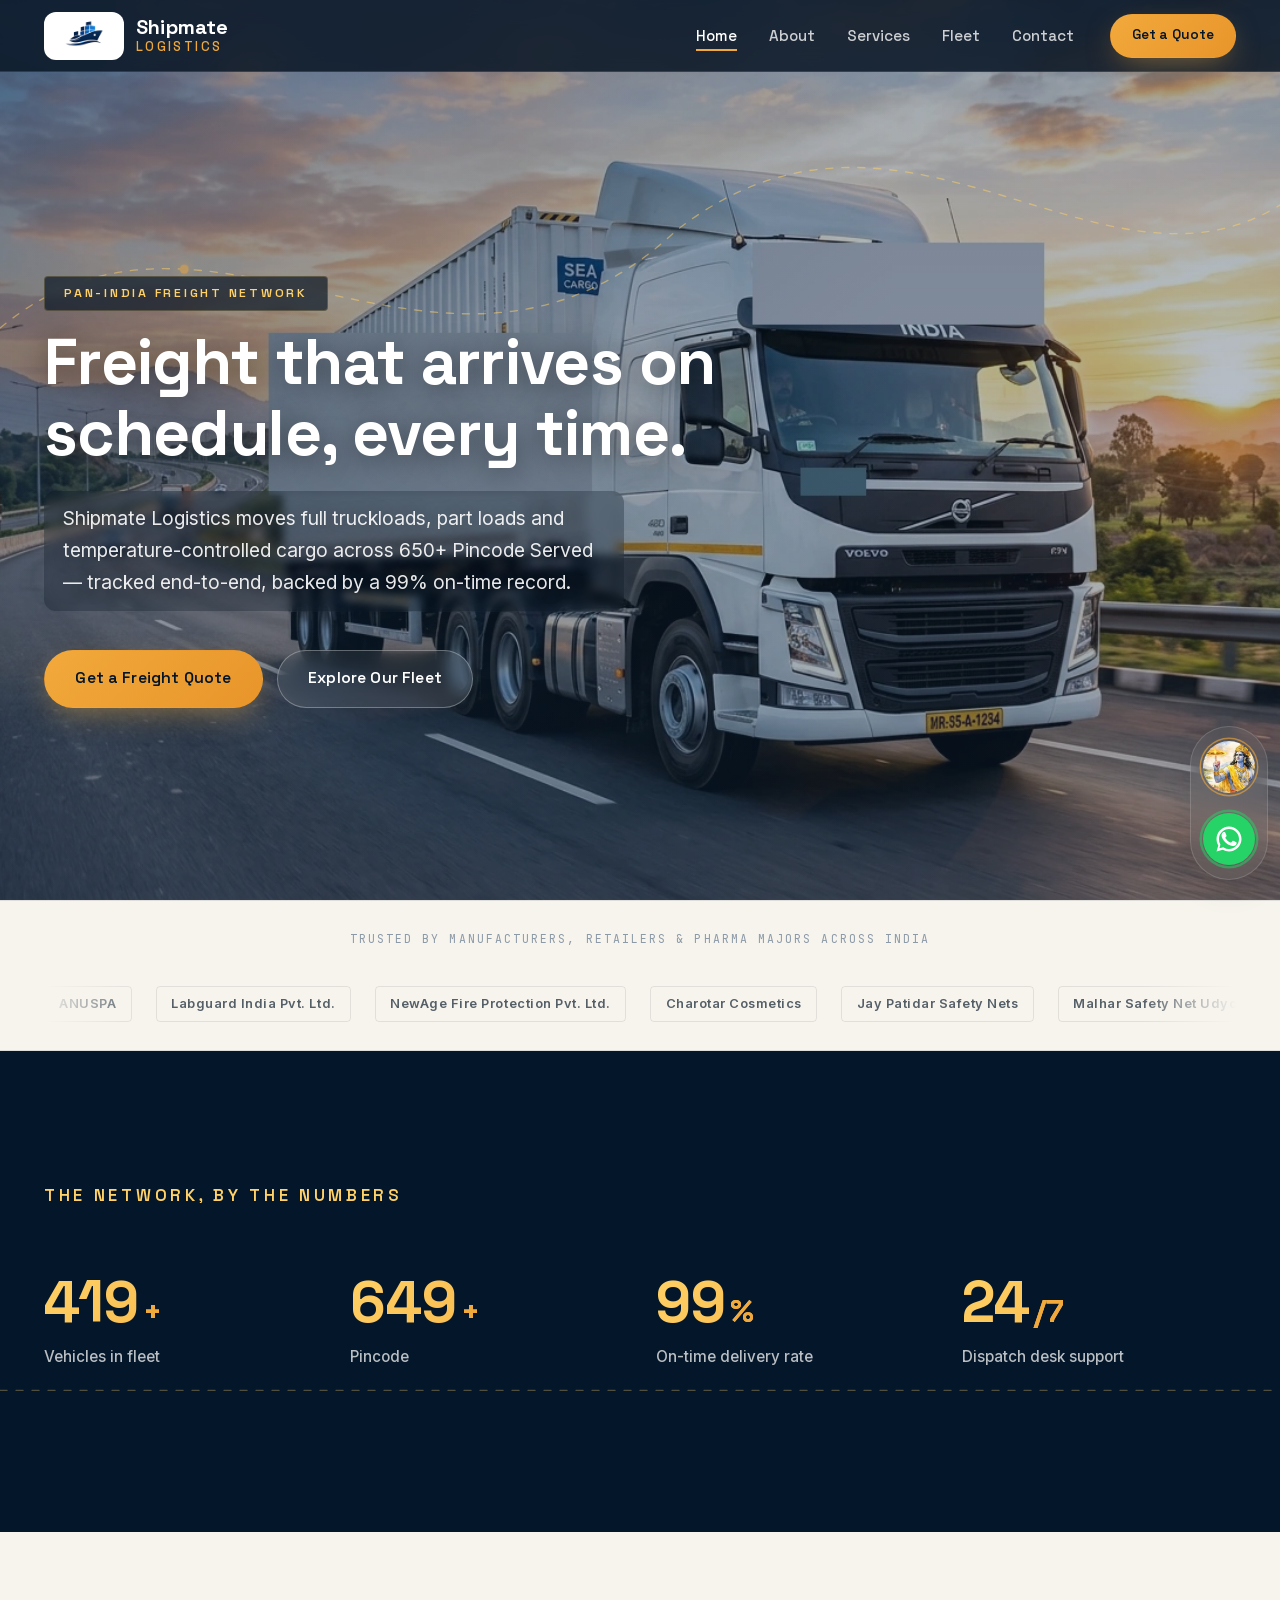
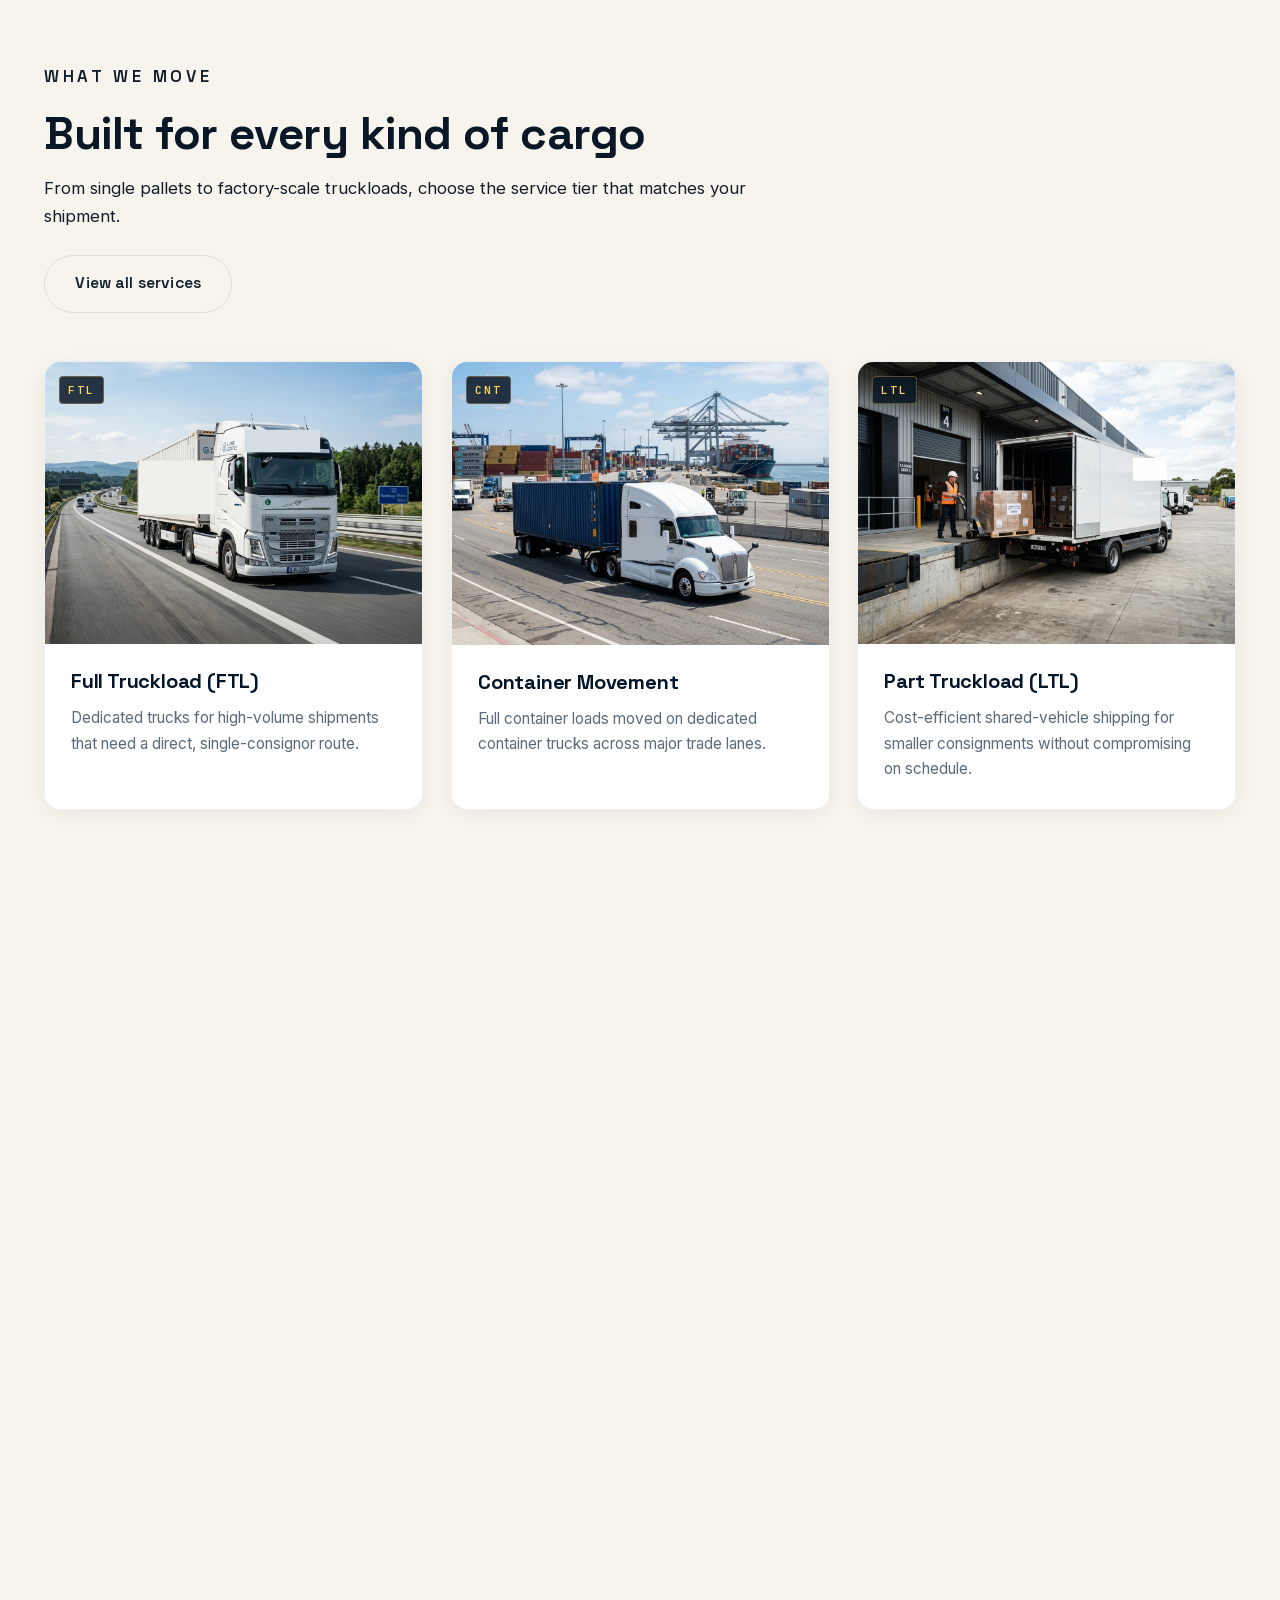
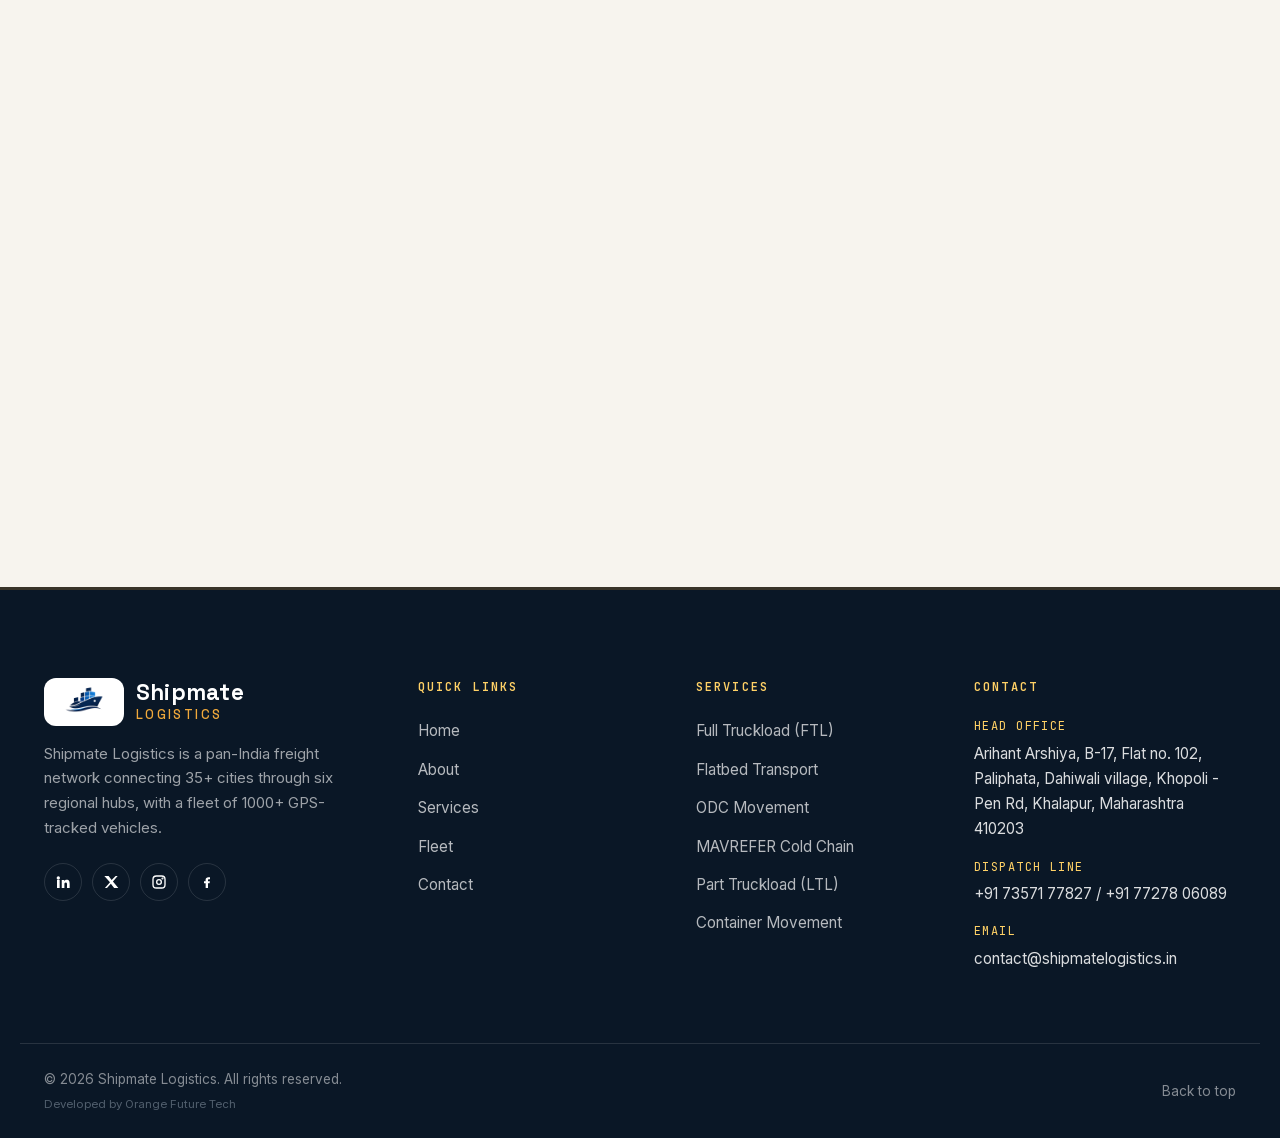
==== commit e543f067: "Add Orange Future Tech developer attribution in footer" ====
--- a/index.html
+++ b/index.html
@@ -264,7 +264,7 @@
     <div class="container footer__bottom">
       <div style="display: flex; flex-direction: column; gap: 4px;">
         <p data-content="footer.copyright">© 2026 Shipmate Logistics. All rights reserved.</p>
-        <small style="font-size: 0.72rem; opacity: 0.55; color: var(--slate-light);">Developed by Shashank Jangid</small>
+        <small style="font-size: 0.72rem; opacity: 0.55; color: var(--slate-light);">Developed by Orange Future Tech</small>
       </div>
       <div class="footer__bottom-links">
         <a href="#main">Back to top</a>
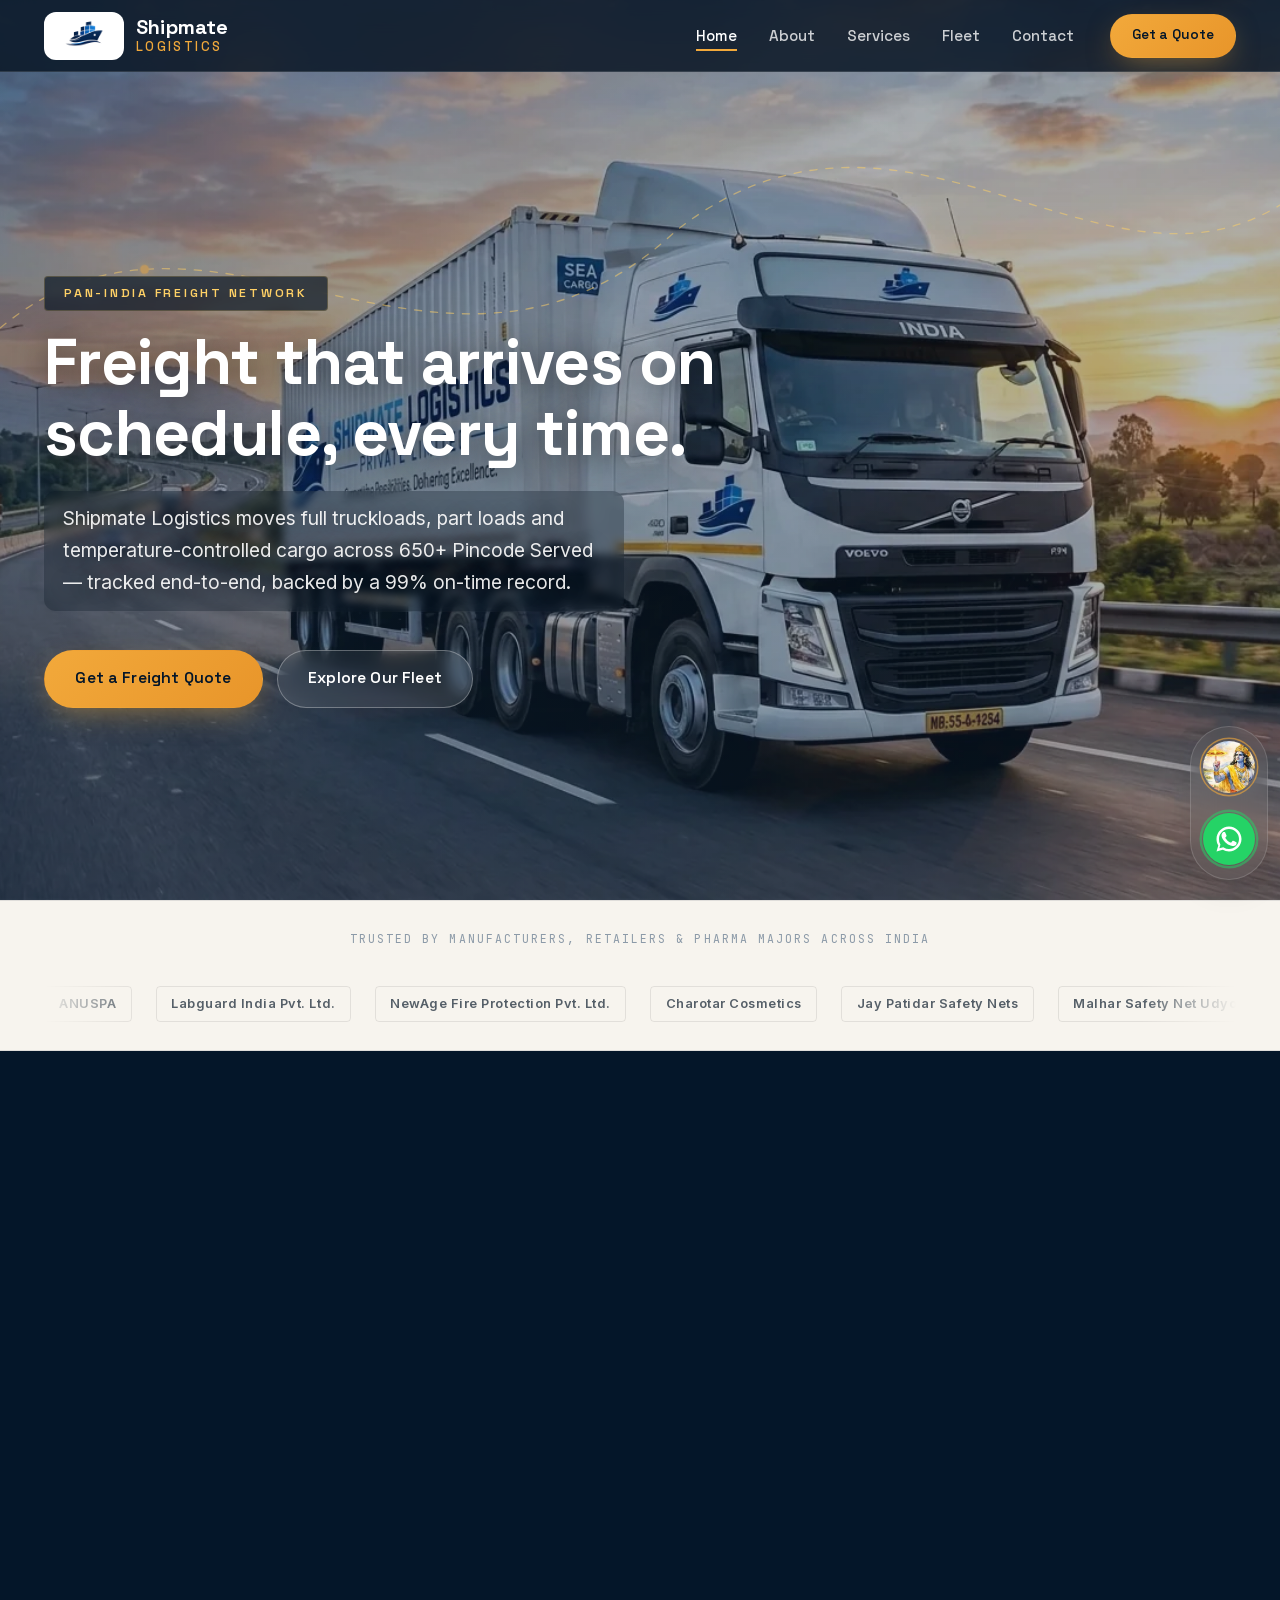
==== commit a39dd3ca: "Update official Facebook and Instagram links in footer" ====
--- a/index.html
+++ b/index.html
@@ -213,20 +213,20 @@
         <p class="footer__about" data-content="footer.about">Shipmate Logistics is a pan-India freight network
           connecting 35+ cities through six regional hubs, with a fleet of 1000+ GPS-tracked vehicles.</p>
         <div class="footer__social">
-          <a href="#" aria-label="LinkedIn"><svg viewBox="0 0 24 24" fill="currentColor">
+          <a href="https://www.linkedin.com/company/131934140/admin/dashboard/" target="_blank" rel="noopener noreferrer" aria-label="LinkedIn"><svg viewBox="0 0 24 24" fill="currentColor">
               <path
                 d="M4.98 3.5a2.5 2.5 0 1 1 0 5 2.5 2.5 0 0 1 0-5zM3 9h4v12H3V9zm7 0h3.8v1.7h.1c.5-1 1.8-2 3.7-2 3.9 0 4.4 2.6 4.4 6V21h-4v-5.3c0-1.3 0-3-1.8-3s-2.1 1.4-2.1 2.9V21h-4V9z" />
             </svg></a>
           <a href="#" aria-label="Twitter / X"><svg viewBox="0 0 24 24" fill="currentColor">
               <path d="M18.9 3H22l-7.1 8.1L23 21h-6.3l-4.9-6.4L6 21H2.9l7.6-8.7L2 3h6.4l4.5 5.9L18.9 3z" />
             </svg></a>
-          <a href="#" aria-label="Instagram"><svg viewBox="0 0 24 24" fill="none" stroke="currentColor"
+          <a href="https://www.instagram.com/Shipmatelogistics" target="_blank" rel="noopener noreferrer" aria-label="Instagram"><svg viewBox="0 0 24 24" fill="none" stroke="currentColor"
               stroke-width="2">
               <rect x="3" y="3" width="18" height="18" rx="5" />
               <circle cx="12" cy="12" r="3.5" />
               <circle cx="17.2" cy="6.8" r="0.6" fill="currentColor" />
             </svg></a>
-          <a href="#" aria-label="Facebook"><svg viewBox="0 0 24 24" fill="currentColor">
+          <a href="https://www.facebook.com/share/1LGs19tNEM/?mibextid=wwXIfr" target="_blank" rel="noopener noreferrer" aria-label="Facebook"><svg viewBox="0 0 24 24" fill="currentColor">
               <path
                 d="M13.5 21v-7h2.4l.4-3h-2.8V9.2c0-.9.3-1.5 1.6-1.5h1.4V5c-.7-.1-1.5-.2-2.4-.2-2.5 0-4.2 1.5-4.2 4.2V11H7.5v3H10v7h3.5z" />
             </svg></a>
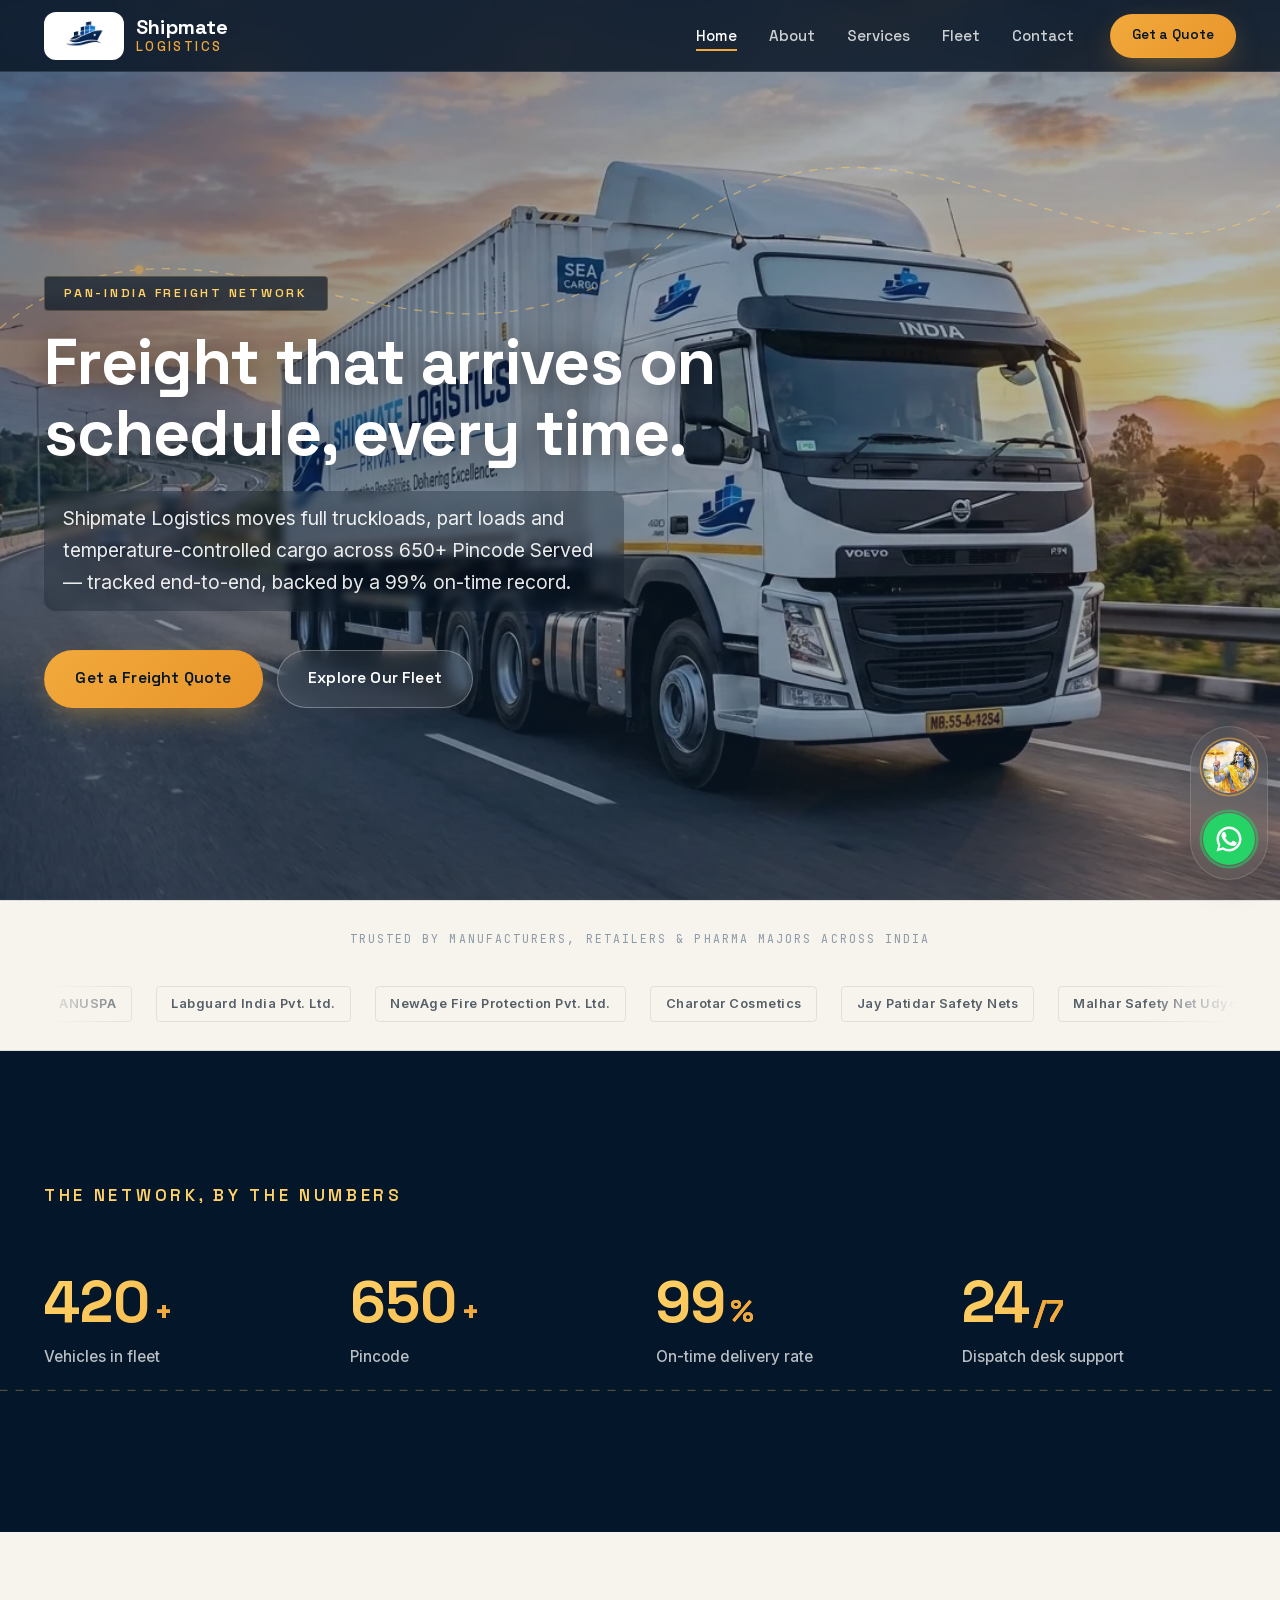
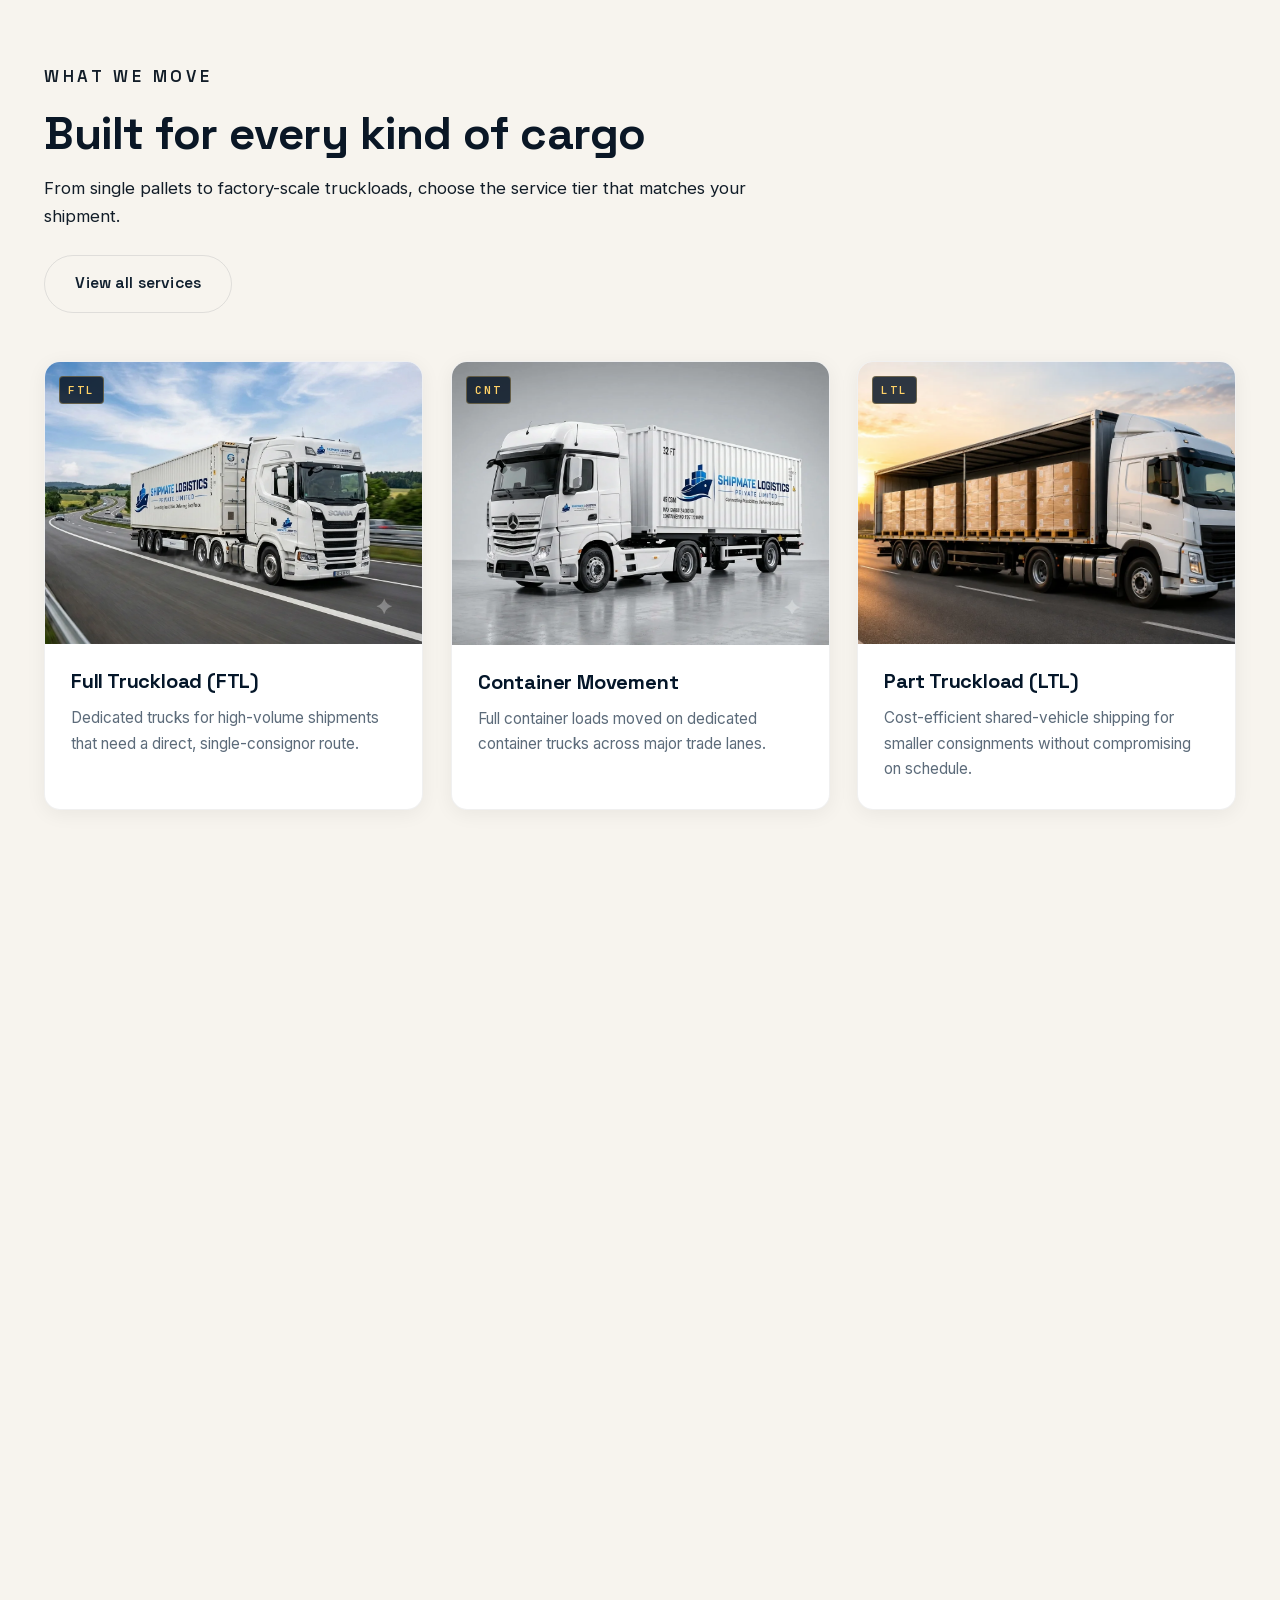
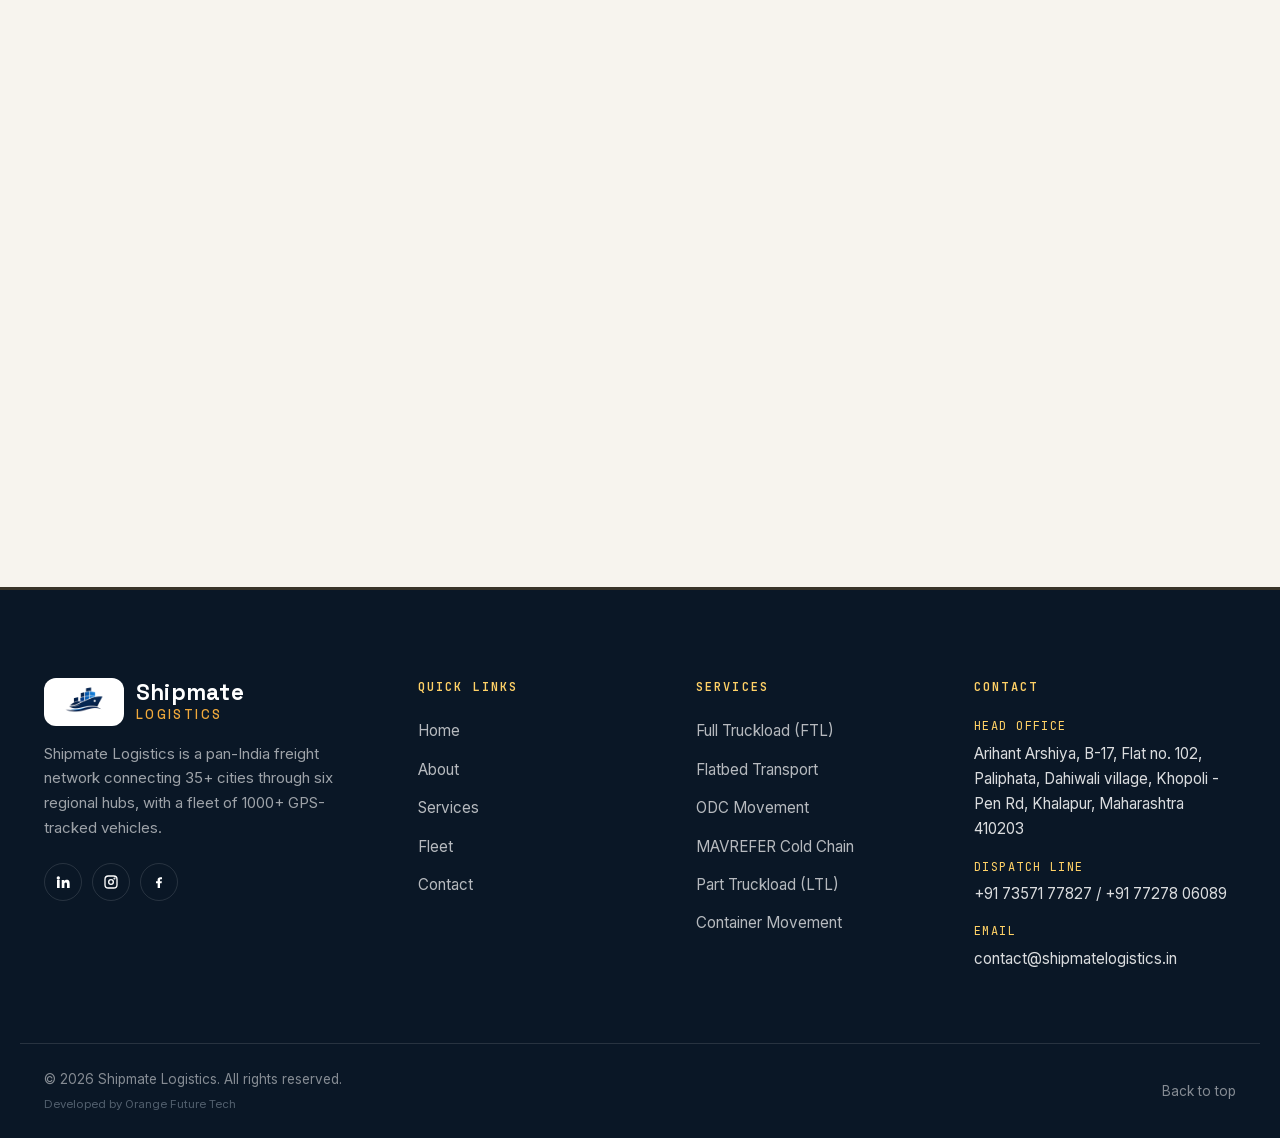
==== commit a163da86: "Remove X (Twitter) icon from footer across all pages" ====
--- a/index.html
+++ b/index.html
@@ -217,9 +217,6 @@
               <path
                 d="M4.98 3.5a2.5 2.5 0 1 1 0 5 2.5 2.5 0 0 1 0-5zM3 9h4v12H3V9zm7 0h3.8v1.7h.1c.5-1 1.8-2 3.7-2 3.9 0 4.4 2.6 4.4 6V21h-4v-5.3c0-1.3 0-3-1.8-3s-2.1 1.4-2.1 2.9V21h-4V9z" />
             </svg></a>
-          <a href="#" aria-label="Twitter / X"><svg viewBox="0 0 24 24" fill="currentColor">
-              <path d="M18.9 3H22l-7.1 8.1L23 21h-6.3l-4.9-6.4L6 21H2.9l7.6-8.7L2 3h6.4l4.5 5.9L18.9 3z" />
-            </svg></a>
           <a href="https://www.instagram.com/Shipmatelogistics" target="_blank" rel="noopener noreferrer" aria-label="Instagram"><svg viewBox="0 0 24 24" fill="none" stroke="currentColor"
               stroke-width="2">
               <rect x="3" y="3" width="18" height="18" rx="5" />
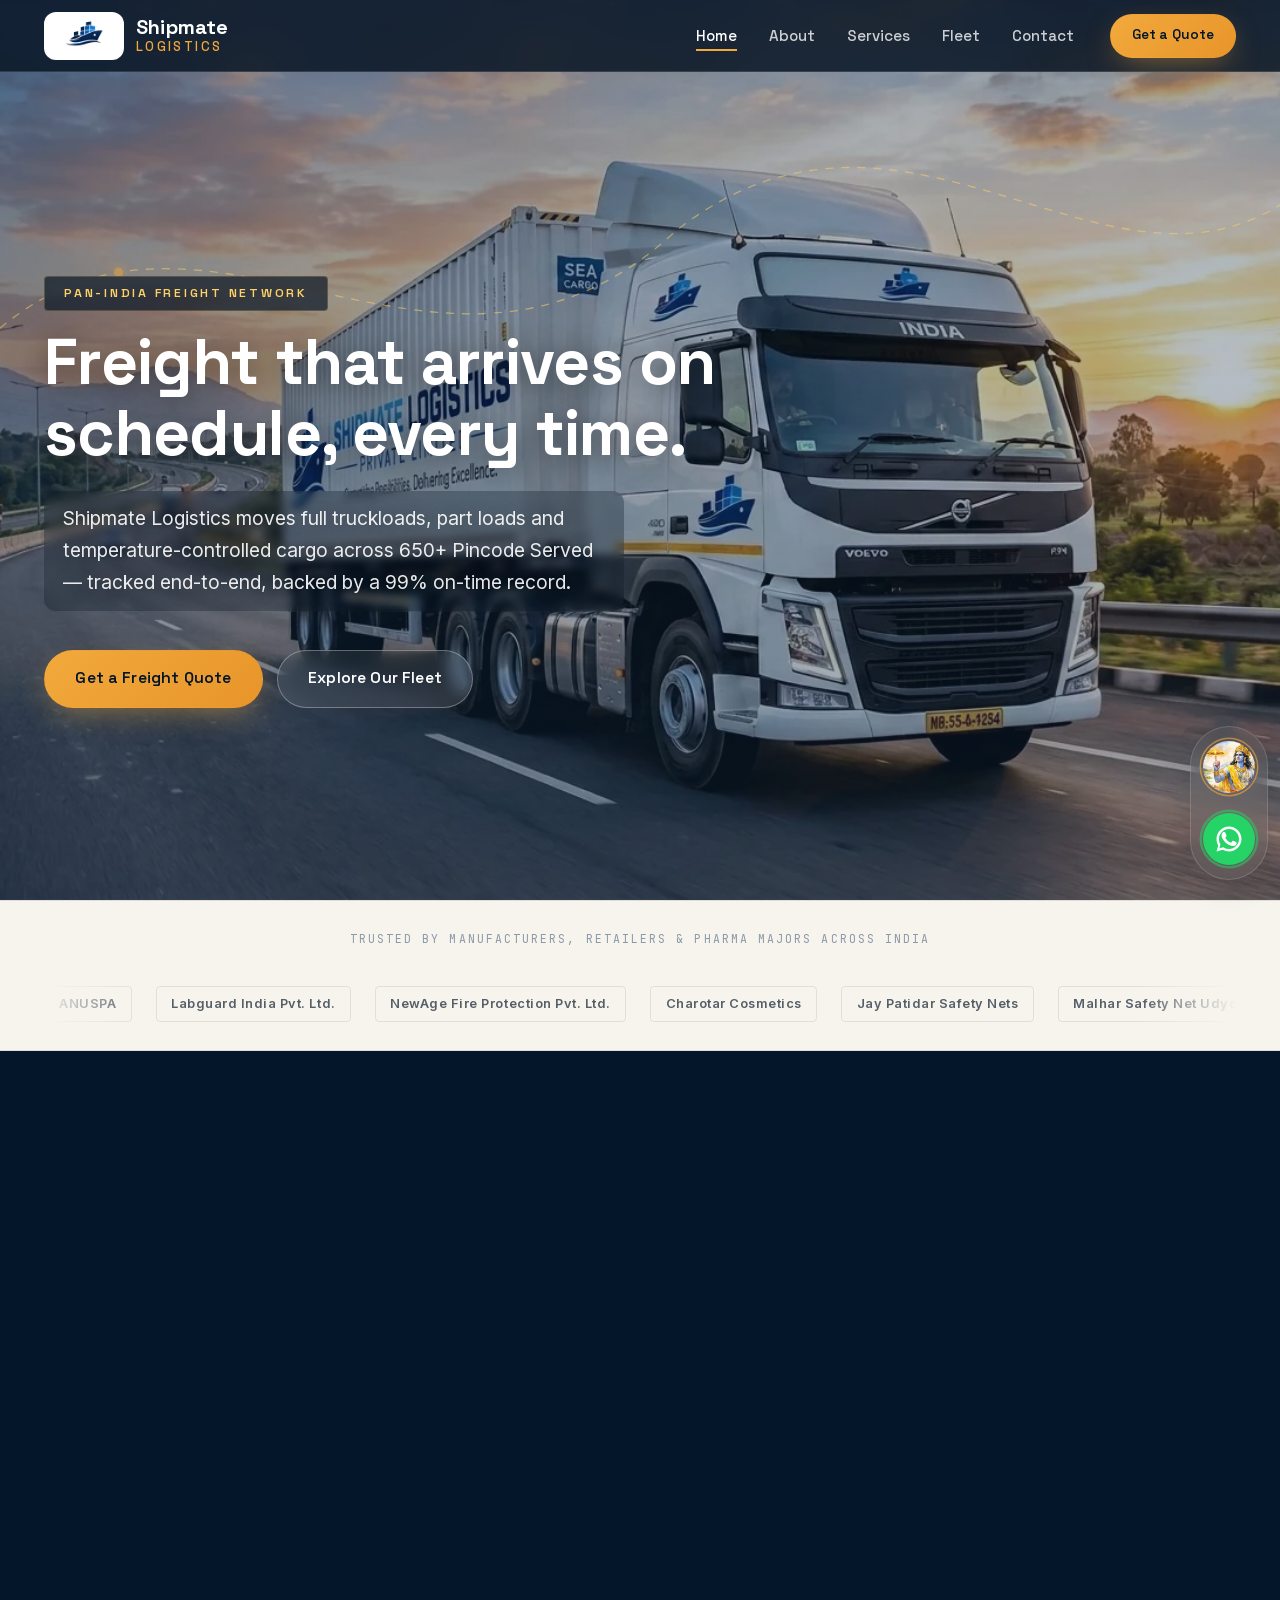
==== commit 350b7bb2: "Add Privacy Policy, Terms of Service, company registration details (CIN/GSTIN), sitemap.xml, and rob" ====
--- a/index.html
+++ b/index.html
@@ -29,21 +29,24 @@
   {
     "@context": "https://schema.org",
     "@type": "Organization",
-    "name": "Shipmate Logistics",
+    "name": "Shipmate Logistics Private Limited",
+    "legalName": "Shipmate Logistics Private Limited",
+    "taxID": "27AAGCS1234F1Z5",
+    "identifier": "U60232MH2024PTC419820",
     "url": "index.html",
     "logo": "assets/images/logo.svg",
     "description": "Pan-India freight connecting 250+ cities.",
     "address": {
       "@type": "PostalAddress",
-      "streetAddress": "Plot 14, Transport Nagar, Sector 28",
-      "addressLocality": "Gurugram",
-      "addressRegion": "Haryana",
-      "postalCode": "122001",
+      "streetAddress": "Arihant Arshiya, B-17, Flat no. 102, Paliphata, Dahiwali village, Khopoli - Pen Rd, Khalapur",
+      "addressLocality": "Khalapur",
+      "addressRegion": "Maharashtra",
+      "postalCode": "410203",
       "addressCountry": "IN"
     },
     "contactPoint": {
       "@type": "ContactPoint",
-      "telephone": "+91-98765-43210",
+      "telephone": "+91-73571-77827",
       "contactType": "customer service"
     }
   }
@@ -244,12 +247,11 @@
         <p class="footer__heading" data-content="footer.contactTitle">Contact</p>
         <div class="footer__contact-item">
           <div class="footer__contact-label">Head office</div>
-          <div class="footer__contact-value" data-content="site.address">Plot 14, Transport Nagar, Sector 28, Gurugram,
-            Haryana 122001</div>
+          <div class="footer__contact-value" data-content="site.address">Arihant Arshiya, B-17, Flat no. 102, Paliphata, Dahiwali village, Khopoli - Pen Rd, Khalapur, Maharashtra 410203</div>
         </div>
         <div class="footer__contact-item">
           <div class="footer__contact-label">Dispatch line</div>
-          <div class="footer__contact-value" data-content="site.phone">+91 98765 43210</div>
+          <div class="footer__contact-value" data-content="site.phone">+91 73571 77827 / +91 77278 06089</div>
         </div>
         <div class="footer__contact-item">
           <div class="footer__contact-label">Email</div>
@@ -258,12 +260,18 @@
       </div>
     </div>
 
-    <div class="container footer__bottom">
+        <div class="container footer__bottom">
       <div style="display: flex; flex-direction: column; gap: 4px;">
-        <p data-content="footer.copyright">© 2026 Shipmate Logistics. All rights reserved.</p>
+        <p data-content="footer.copyright">© 2026 Shipmate Logistics Private Limited. All rights reserved.</p>
+        <div style="font-size: 0.72rem; color: rgba(255, 255, 255, 0.65); display: flex; flex-wrap: wrap; gap: 6px 14px;">
+          <span>CIN: <strong style="color: rgba(255, 255, 255, 0.9);">U60232MH2024PTC419820</strong></span>
+          <span>GSTIN: <strong style="color: rgba(255, 255, 255, 0.9);">27AAGCS1234F1Z5</strong></span>
+        </div>
         <small style="font-size: 0.72rem; opacity: 0.55; color: var(--slate-light);">Developed by Orange Future Tech</small>
       </div>
       <div class="footer__bottom-links">
+        <a href="/privacy/">Privacy Policy</a>
+        <a href="/terms/">Terms of Service</a>
         <a href="#main">Back to top</a>
       </div>
     </div>
--- a/css/style.css
+++ b/css/style.css
@@ -3094,3 +3094,190 @@
   from { transform: scaleX(1); }
   to { transform: scaleX(0); }
 }
+
+
+/* ==========================================================================
+   Legal & Policy Pages (Privacy Policy & Terms of Service)
+   ========================================================================== */
+.legal-layout {
+  display: grid;
+  grid-template-columns: 280px 1fr;
+  gap: 48px;
+  align-items: start;
+}
+
+@media (max-width: 900px) {
+  .legal-layout {
+    grid-template-columns: 1fr;
+    gap: 32px;
+  }
+}
+
+.legal-sidebar {
+  position: sticky;
+  top: calc(var(--header-h) + 24px);
+  background: var(--white);
+  border: 1px solid var(--line-light);
+  border-radius: var(--radius-md);
+  padding: 24px;
+}
+
+.legal-sidebar__title {
+  font-family: var(--font-display);
+  font-size: 0.9rem;
+  font-weight: 700;
+  color: var(--navy-950);
+  margin-bottom: 16px;
+  text-transform: uppercase;
+  letter-spacing: 0.08em;
+}
+
+.legal-sidebar__nav {
+  list-style: none;
+  padding: 0;
+  margin: 0;
+  display: flex;
+  flex-direction: column;
+  gap: 8px;
+}
+
+.legal-sidebar__link {
+  color: var(--slate);
+  text-decoration: none;
+  font-size: 0.88rem;
+  display: block;
+  padding: 8px 12px;
+  border-radius: var(--radius-sm);
+  transition: all var(--t-fast) var(--ease);
+}
+
+.legal-sidebar__link:hover,
+.legal-sidebar__link.is-active {
+  color: var(--navy-950);
+  background: var(--cream);
+  font-weight: 600;
+}
+
+.legal-sidebar__box {
+  margin-top: 24px;
+  padding-top: 20px;
+  border-top: 1px solid var(--line-light);
+  font-size: 0.82rem;
+  color: var(--slate);
+  line-height: 1.55;
+}
+
+.legal-sidebar__box strong {
+  color: var(--navy-950);
+}
+
+.legal-card {
+  background: var(--white);
+  border: 1px solid var(--line-light);
+  border-radius: var(--radius-md);
+  padding: 48px;
+  box-shadow: 0 4px 20px rgba(10, 23, 38, 0.04);
+}
+
+@media (max-width: 640px) {
+  .legal-card {
+    padding: 24px 20px;
+  }
+}
+
+.legal-meta-bar {
+  display: flex;
+  flex-wrap: wrap;
+  align-items: center;
+  justify-content: space-between;
+  gap: 16px;
+  padding: 18px 22px;
+  background: var(--cream);
+  border: 1px solid var(--line-light);
+  border-radius: var(--radius-sm);
+  margin-bottom: 36px;
+  font-size: 0.88rem;
+  color: var(--ink);
+}
+
+.legal-badges {
+  display: flex;
+  flex-wrap: wrap;
+  gap: 10px;
+}
+
+.legal-badge {
+  display: inline-flex;
+  align-items: center;
+  gap: 6px;
+  padding: 5px 12px;
+  background: var(--navy-950);
+  color: var(--white);
+  border-radius: 4px;
+  font-size: 0.75rem;
+  font-weight: 600;
+  letter-spacing: 0.03em;
+}
+
+.legal-badge--amber {
+  background: var(--amber);
+  color: var(--navy-950);
+}
+
+.legal-article h2 {
+  font-family: var(--font-display);
+  font-size: 1.45rem;
+  font-weight: 700;
+  color: var(--navy-950);
+  margin-top: 40px;
+  margin-bottom: 16px;
+  padding-bottom: 10px;
+  border-bottom: 1px solid var(--line-light);
+}
+
+.legal-article h2:first-of-type {
+  margin-top: 0;
+}
+
+.legal-article h3 {
+  font-family: var(--font-display);
+  font-size: 1.15rem;
+  font-weight: 600;
+  color: var(--navy-800);
+  margin-top: 24px;
+  margin-bottom: 10px;
+}
+
+.legal-article p {
+  color: var(--ink);
+  line-height: 1.75;
+  margin-bottom: 16px;
+  font-size: 0.98rem;
+}
+
+.legal-article ul,
+.legal-article ol {
+  margin-bottom: 20px;
+  padding-left: 24px;
+  color: var(--ink);
+  line-height: 1.75;
+}
+
+.legal-article li {
+  margin-bottom: 8px;
+}
+
+.legal-article strong {
+  color: var(--navy-950);
+}
+
+.legal-callout {
+  background: #fdfaf3;
+  border-left: 4px solid var(--amber);
+  padding: 16px 20px;
+  border-radius: 0 var(--radius-sm) var(--radius-sm) 0;
+  margin: 24px 0;
+  font-size: 0.92rem;
+  color: var(--ink);
+  line-height: 1.6;
+}
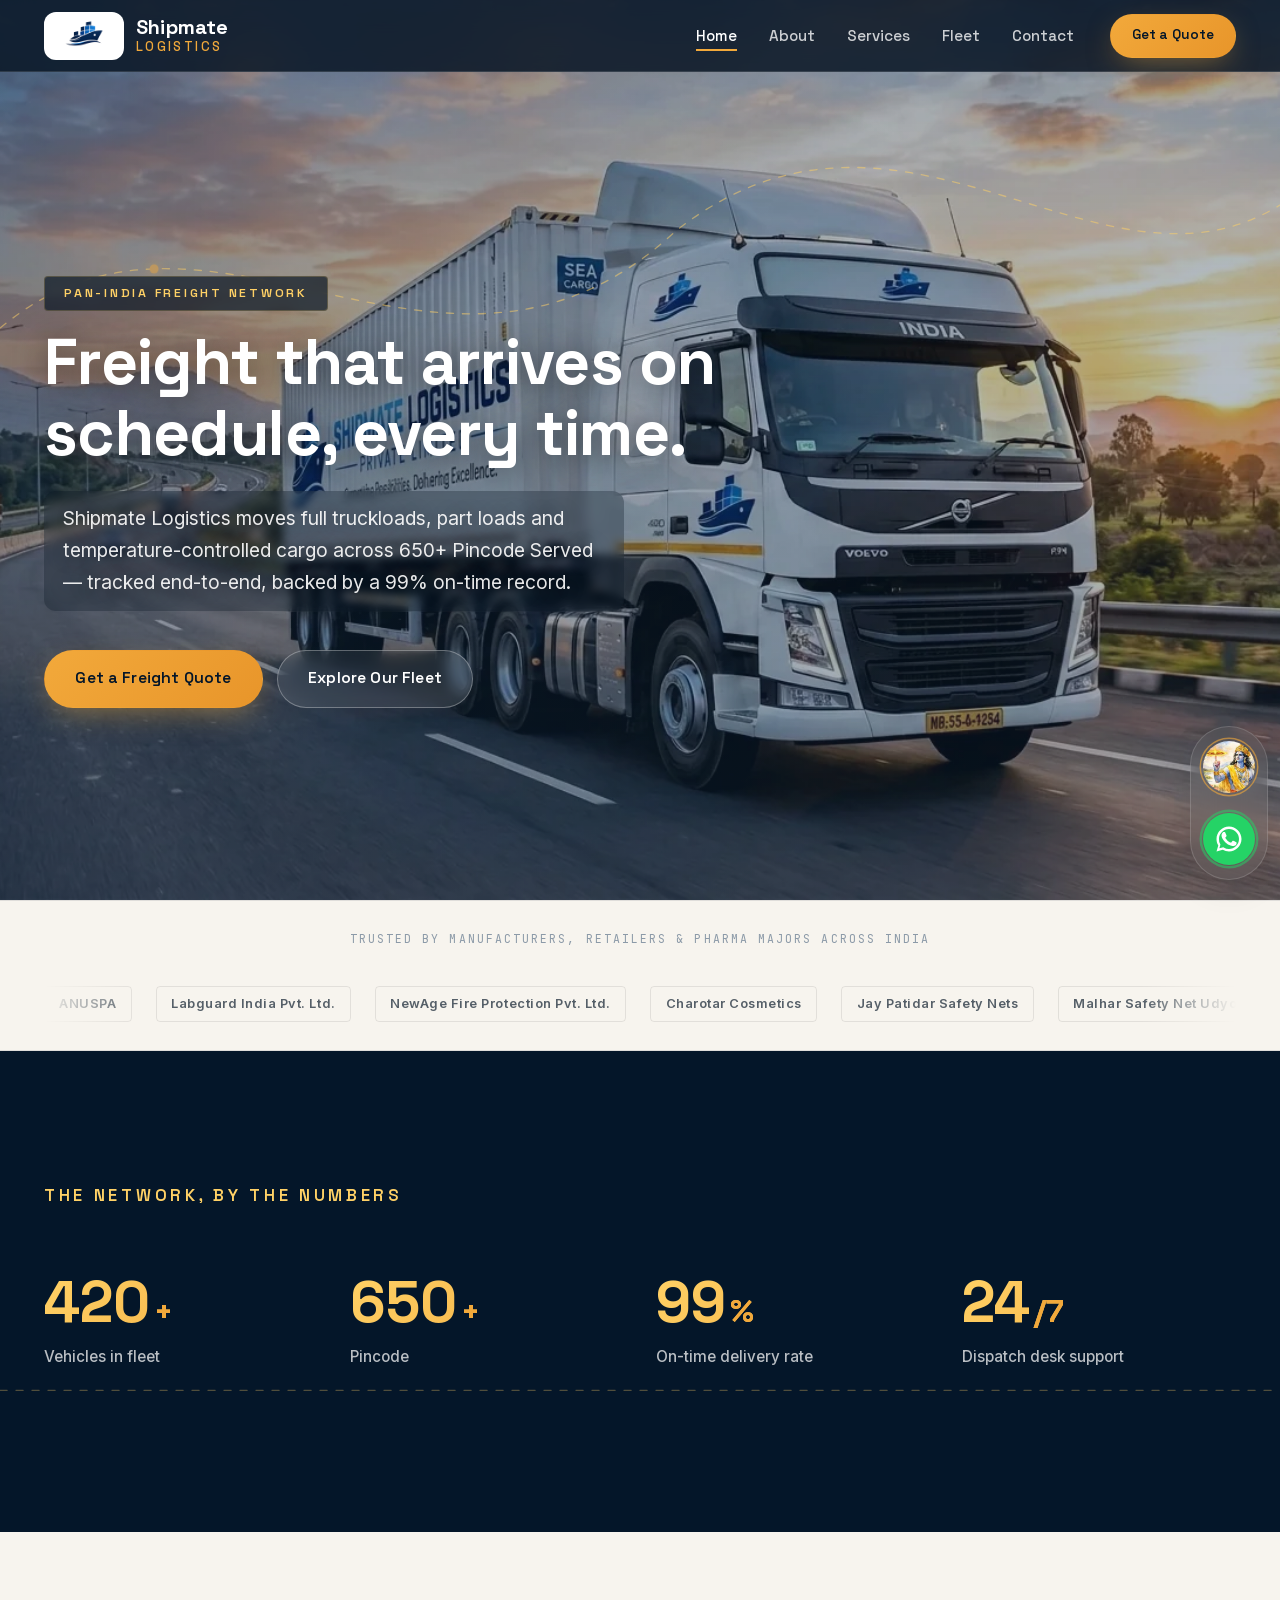
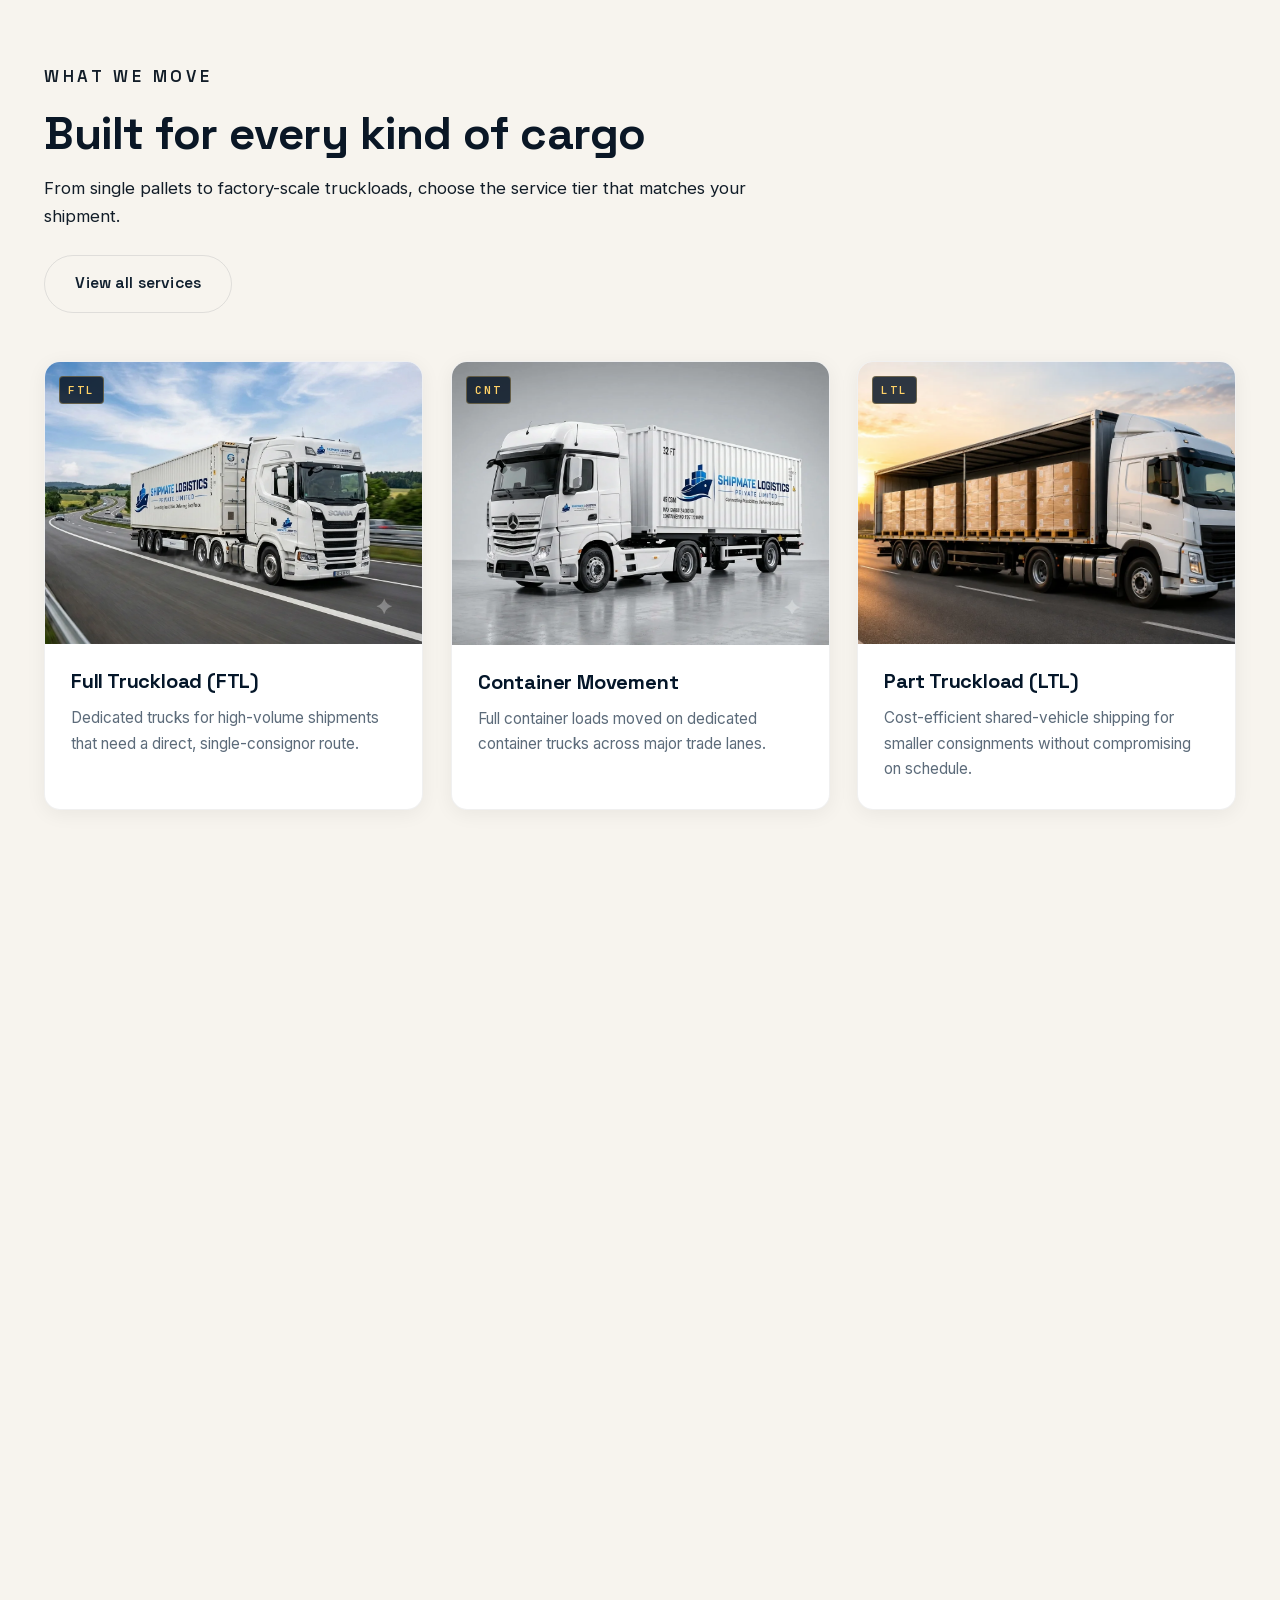
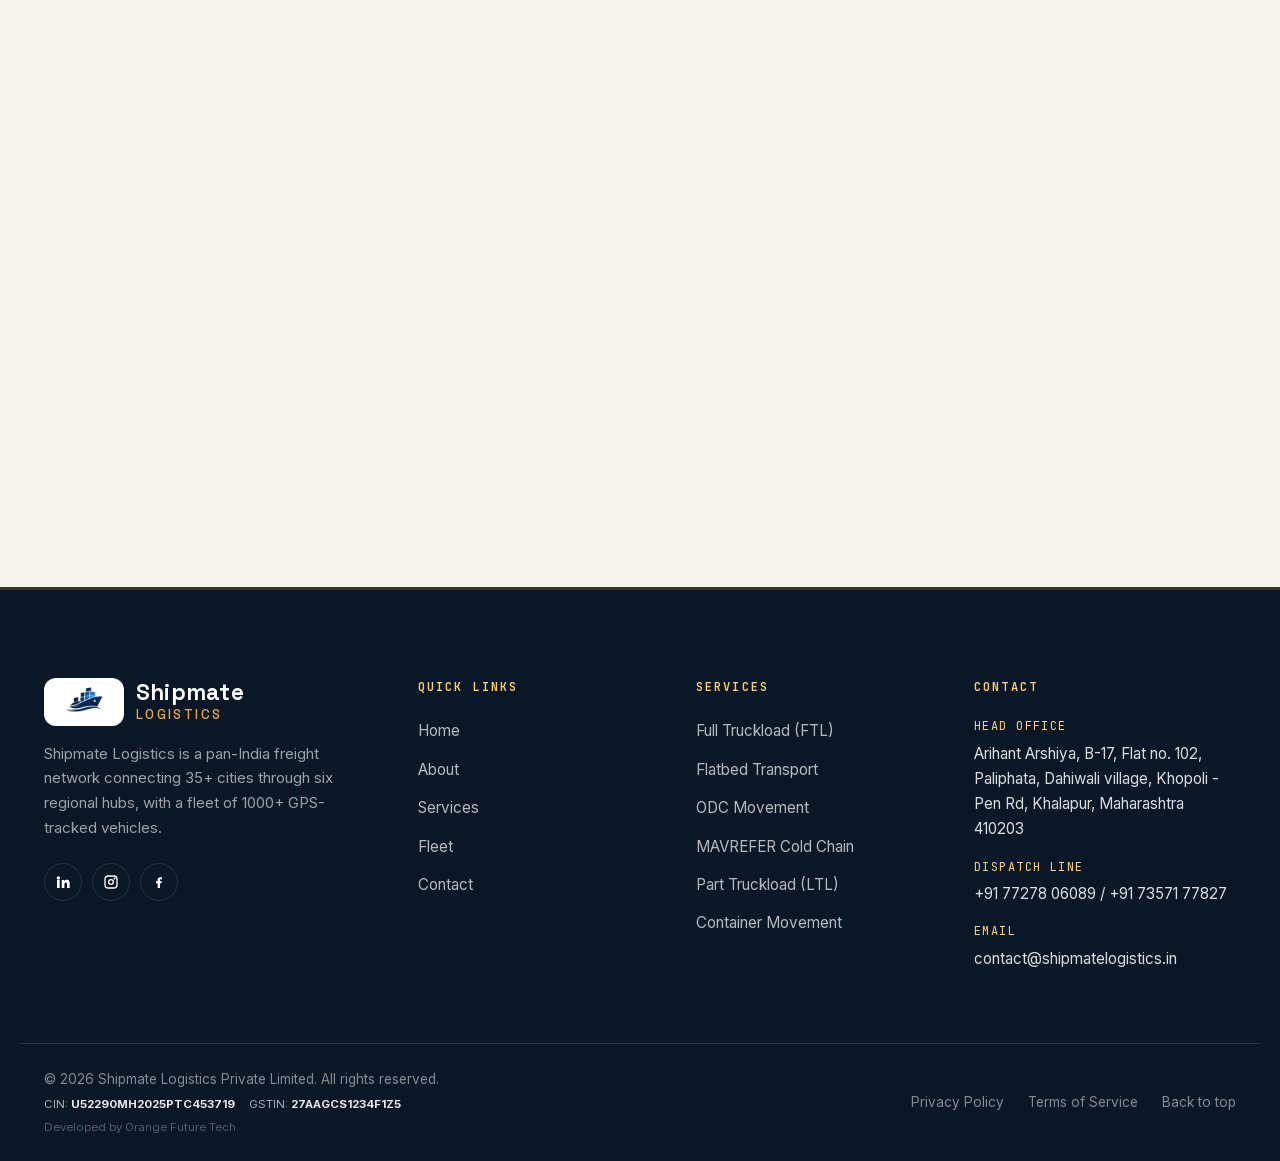
==== commit ef48241c: "Update official CIN U52290MH2025PTC453719, refine Privacy Policy and Terms of Service inspired by na" ====
--- a/index.html
+++ b/index.html
@@ -32,7 +32,7 @@
     "name": "Shipmate Logistics Private Limited",
     "legalName": "Shipmate Logistics Private Limited",
     "taxID": "27AAGCS1234F1Z5",
-    "identifier": "U60232MH2024PTC419820",
+    "identifier": "U52290MH2025PTC453719",
     "url": "index.html",
     "logo": "assets/images/logo.svg",
     "description": "Pan-India freight connecting 250+ cities.",
@@ -251,7 +251,7 @@
         </div>
         <div class="footer__contact-item">
           <div class="footer__contact-label">Dispatch line</div>
-          <div class="footer__contact-value" data-content="site.phone">+91 73571 77827 / +91 77278 06089</div>
+          <div class="footer__contact-value" data-content="site.phone">+91 77278 06089 / +91 73571 77827</div>
         </div>
         <div class="footer__contact-item">
           <div class="footer__contact-label">Email</div>
@@ -264,7 +264,7 @@
       <div style="display: flex; flex-direction: column; gap: 4px;">
         <p data-content="footer.copyright">© 2026 Shipmate Logistics Private Limited. All rights reserved.</p>
         <div style="font-size: 0.72rem; color: rgba(255, 255, 255, 0.65); display: flex; flex-wrap: wrap; gap: 6px 14px;">
-          <span>CIN: <strong style="color: rgba(255, 255, 255, 0.9);">U60232MH2024PTC419820</strong></span>
+          <span>CIN: <strong style="color: rgba(255, 255, 255, 0.9);">U52290MH2025PTC453719</strong></span>
           <span>GSTIN: <strong style="color: rgba(255, 255, 255, 0.9);">27AAGCS1234F1Z5</strong></span>
         </div>
         <small style="font-size: 0.72rem; opacity: 0.55; color: var(--slate-light);">Developed by Orange Future Tech</small>
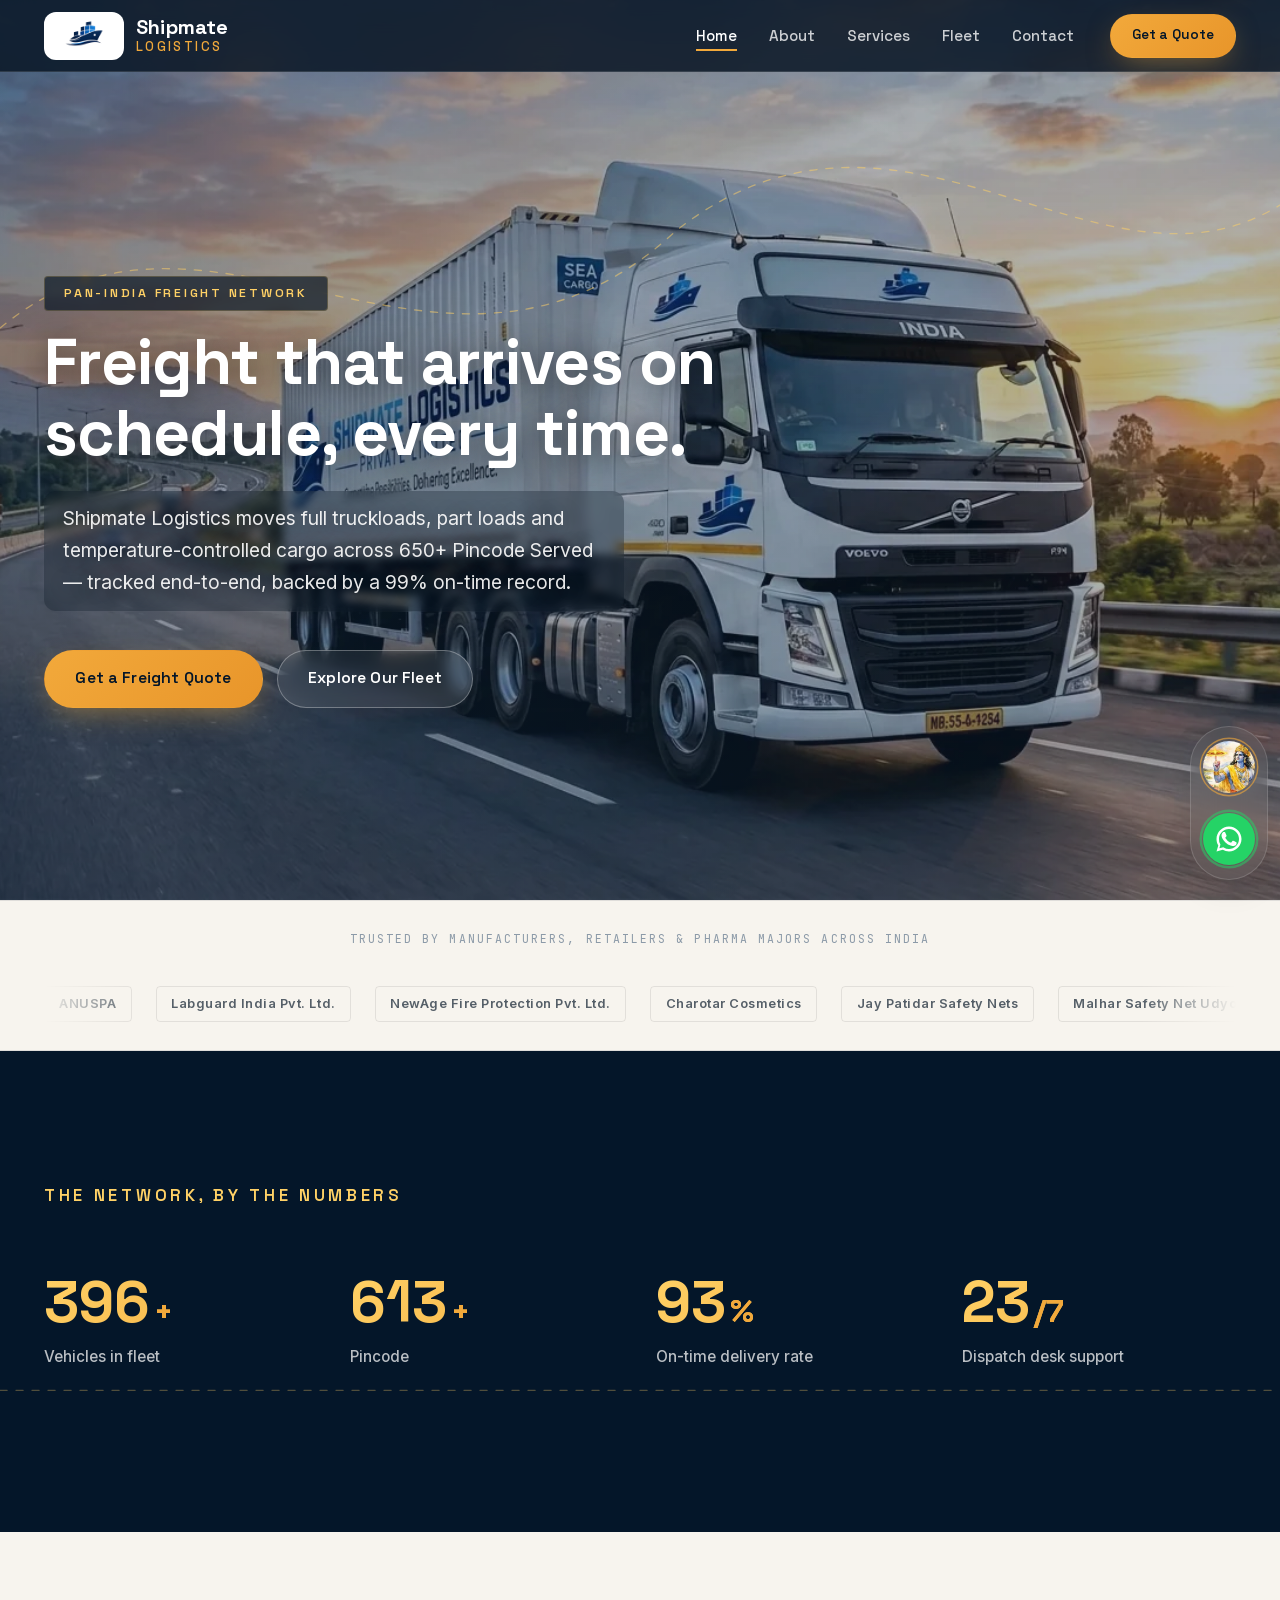
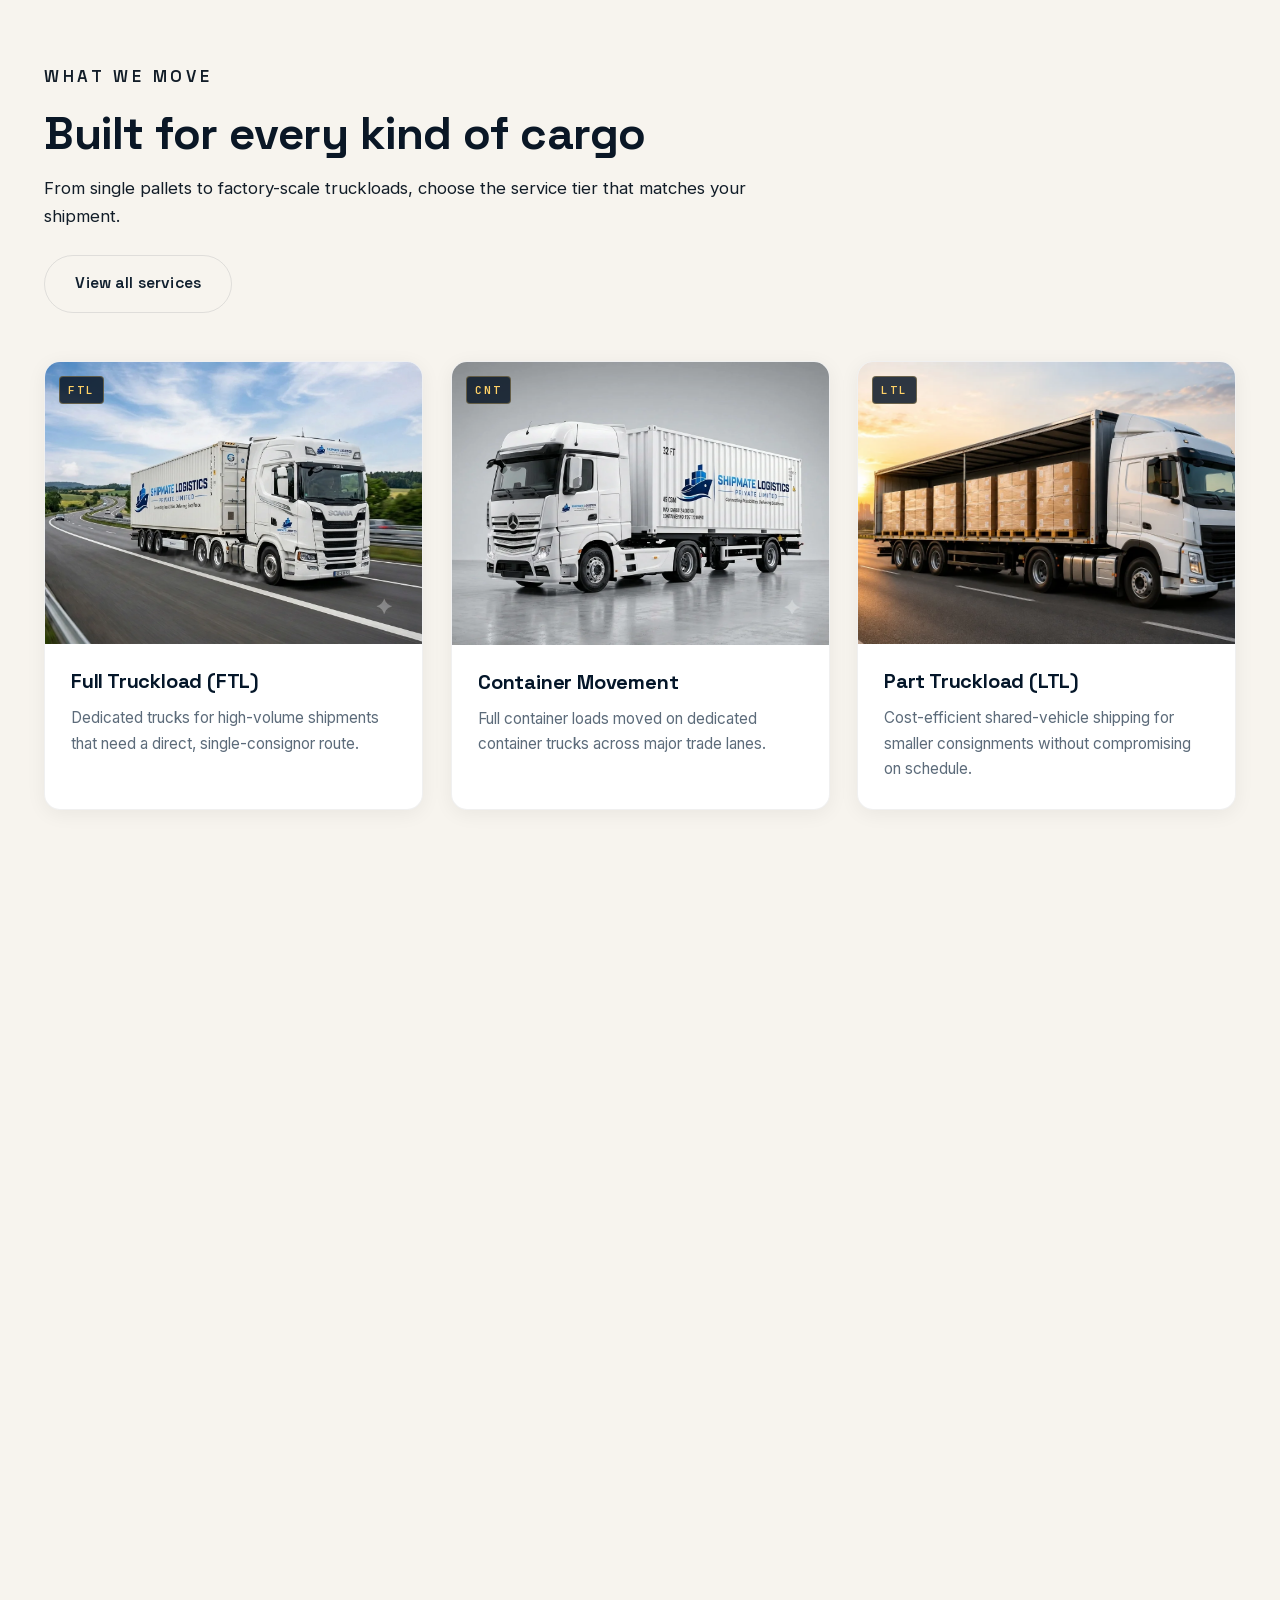
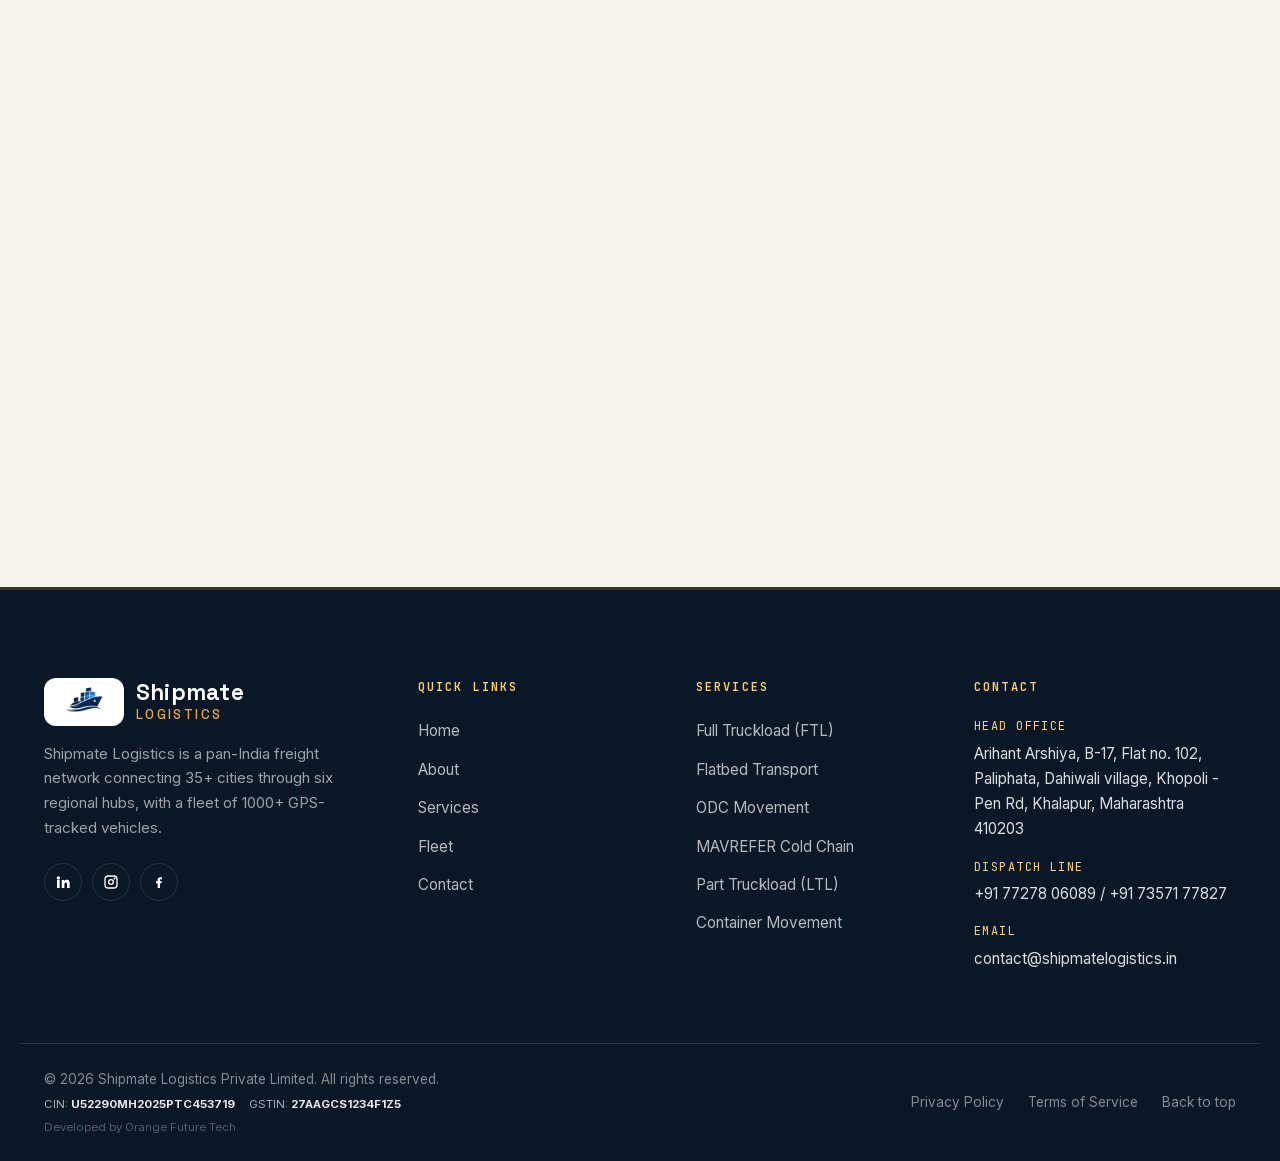
==== commit 5a73355b: "Enhance enterprise security headers, edge caching, and SEO crawl rules for live deployment" ====
--- a/index.html
+++ b/index.html
@@ -4,6 +4,7 @@
 <head>
   <meta charset="UTF-8">
   <meta name="viewport" content="width=device-width, initial-scale=1.0">
+  <meta name="referrer" content="strict-origin-when-cross-origin">
   <title>Shipmate Logistics | Pan-India Freight, Cold Chain &amp; Warehousing</title>
   <meta name="description"
     content="Shipmate Logistics moves full truckloads, part loads and temperature-controlled cargo across 250+ Indian cities, with a GPS-tracked fleet of 1000+ vehicles and a 98.6% on-time record.">
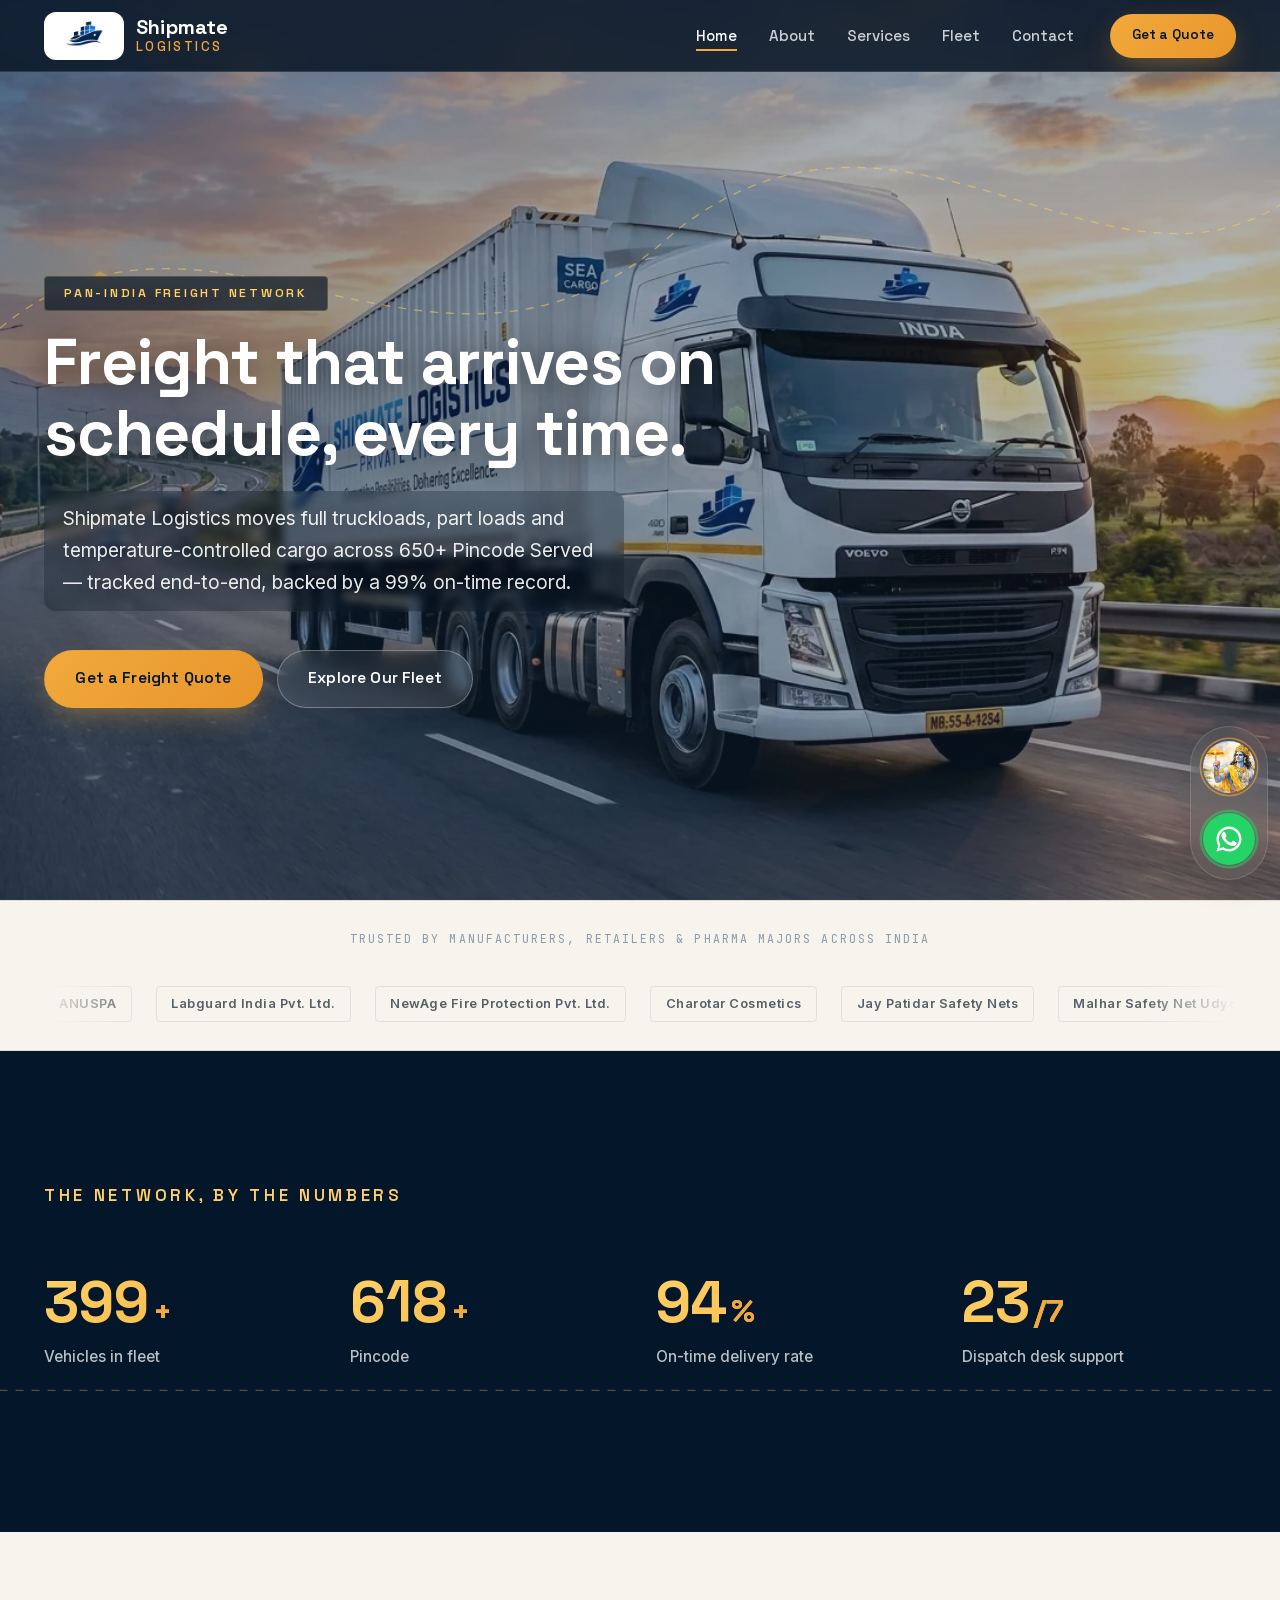
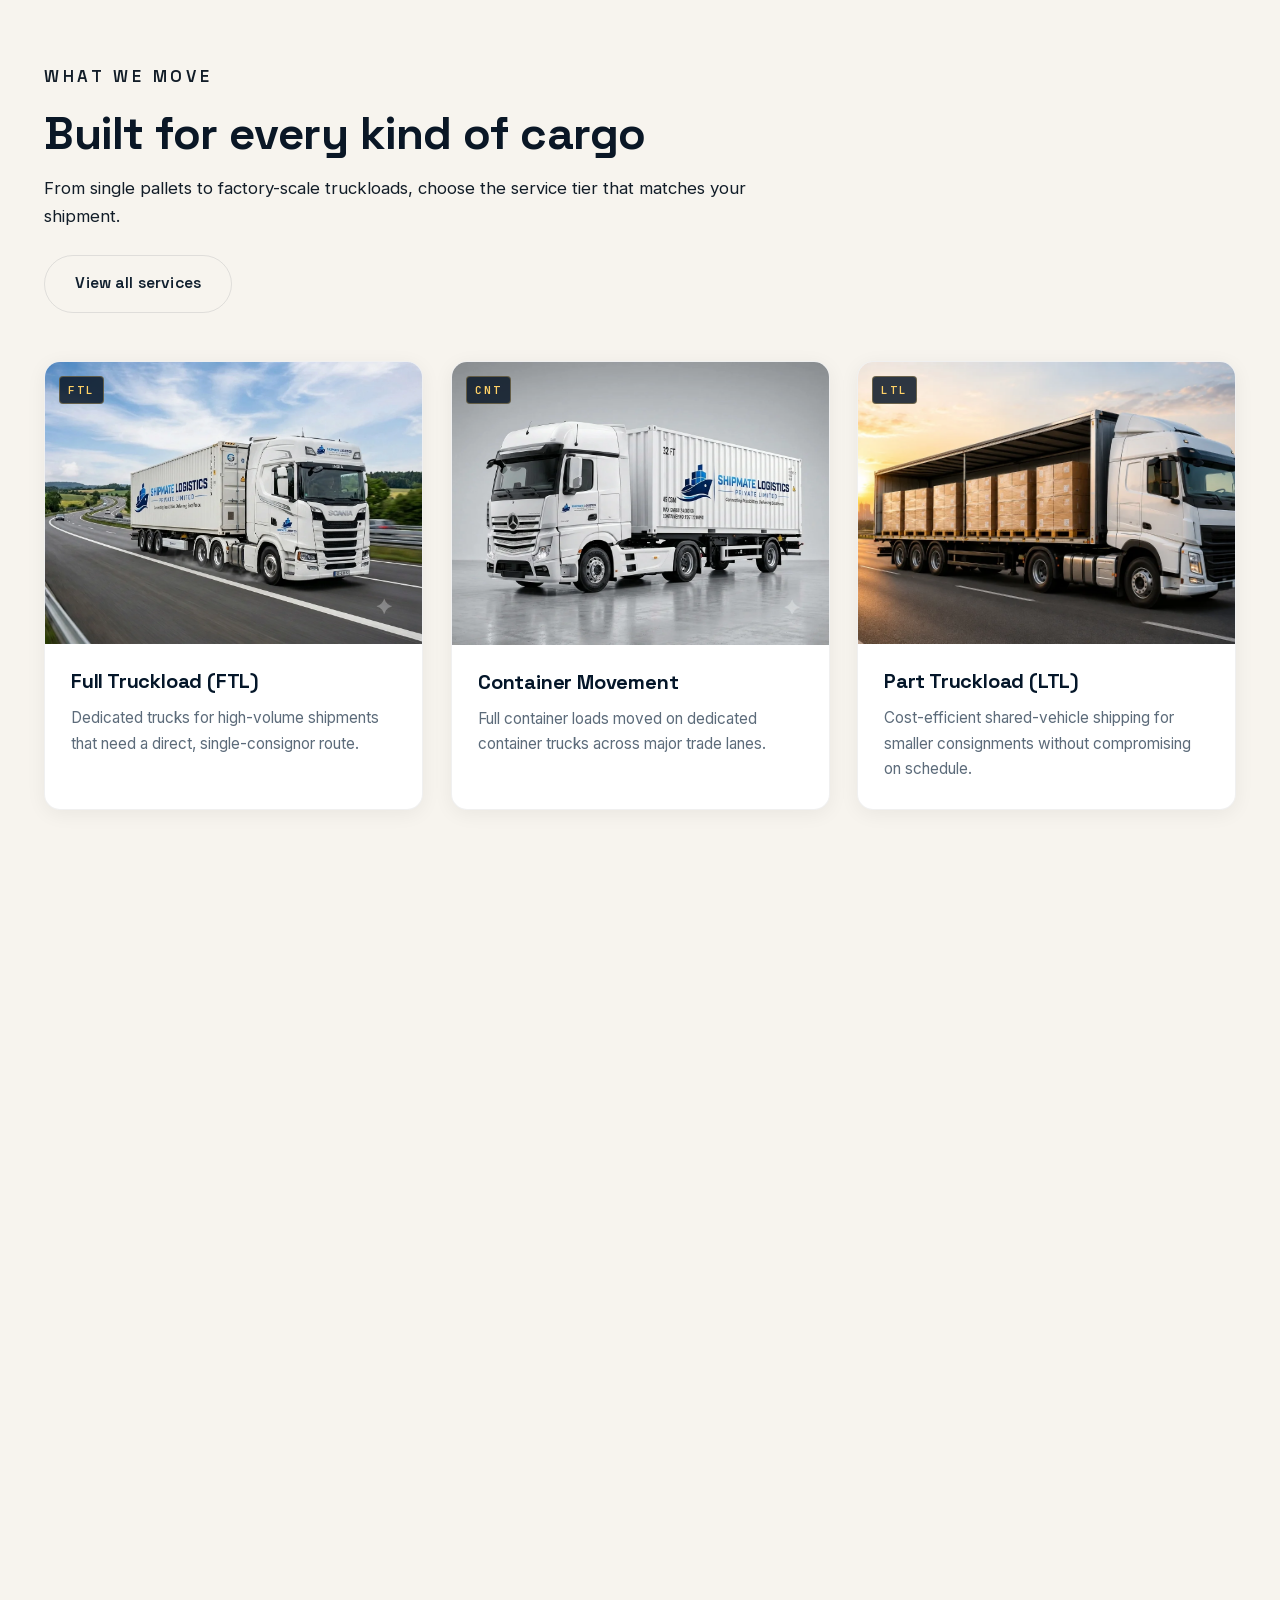
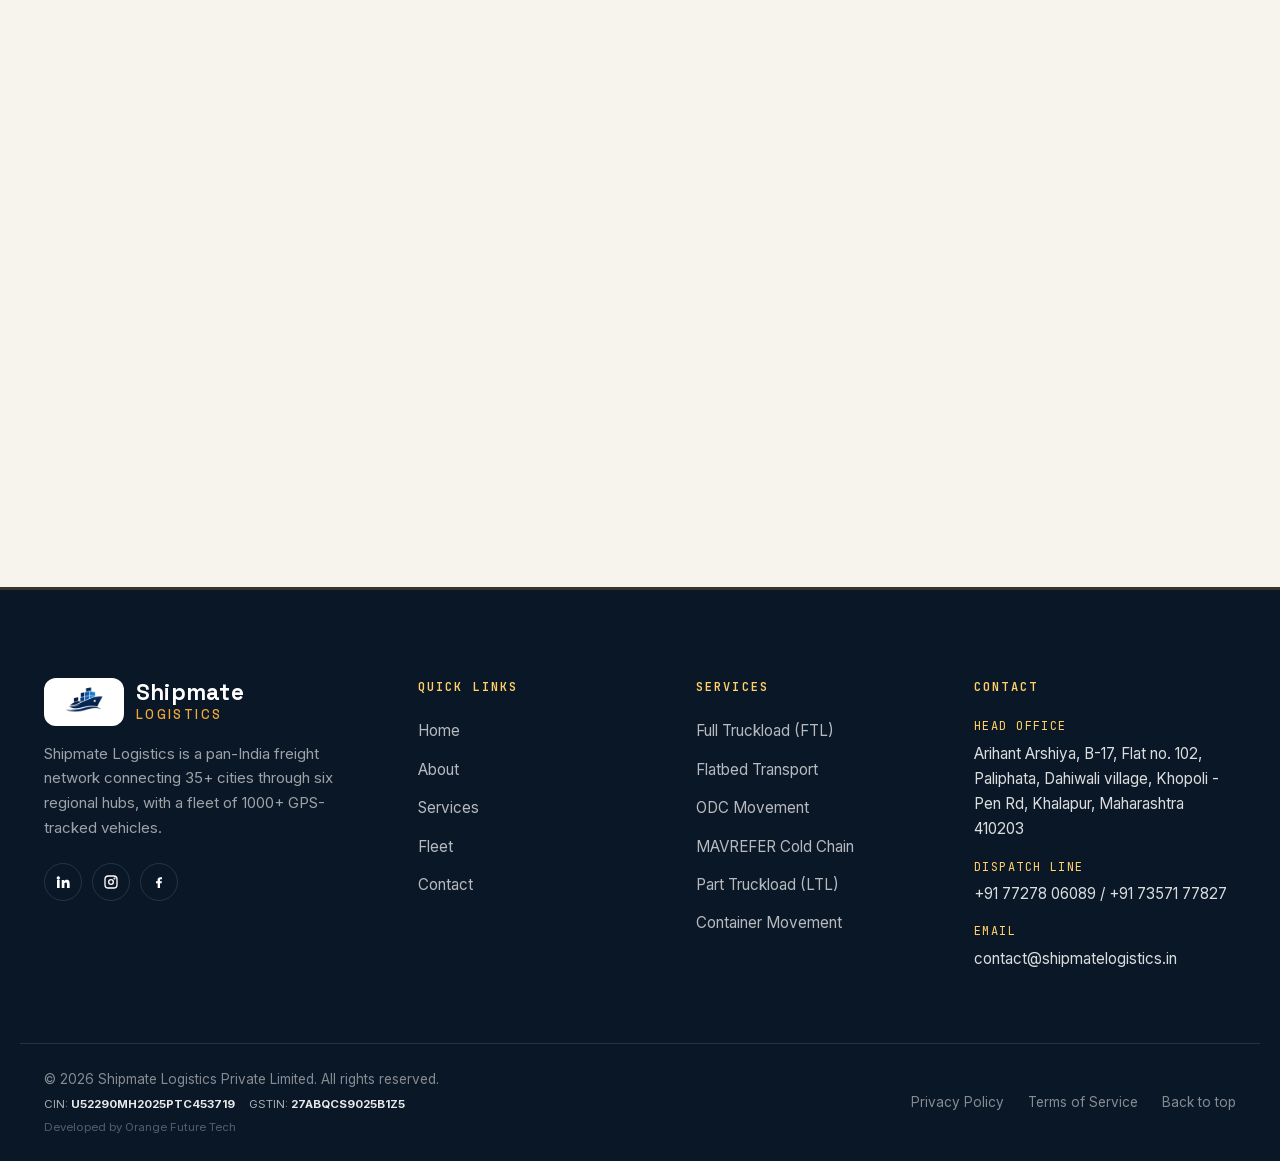
==== commit 363d0707: "Update official GST number to 27ABQCS9025B1Z5 across website" ====
--- a/index.html
+++ b/index.html
@@ -32,7 +32,7 @@
     "@type": "Organization",
     "name": "Shipmate Logistics Private Limited",
     "legalName": "Shipmate Logistics Private Limited",
-    "taxID": "27AAGCS1234F1Z5",
+    "taxID": "27ABQCS9025B1Z5",
     "identifier": "U52290MH2025PTC453719",
     "url": "index.html",
     "logo": "assets/images/logo.svg",
@@ -266,7 +266,7 @@
         <p data-content="footer.copyright">© 2026 Shipmate Logistics Private Limited. All rights reserved.</p>
         <div style="font-size: 0.72rem; color: rgba(255, 255, 255, 0.65); display: flex; flex-wrap: wrap; gap: 6px 14px;">
           <span>CIN: <strong style="color: rgba(255, 255, 255, 0.9);">U52290MH2025PTC453719</strong></span>
-          <span>GSTIN: <strong style="color: rgba(255, 255, 255, 0.9);">27AAGCS1234F1Z5</strong></span>
+          <span>GSTIN: <strong style="color: rgba(255, 255, 255, 0.9);">27ABQCS9025B1Z5</strong></span>
         </div>
         <small style="font-size: 0.72rem; opacity: 0.55; color: var(--slate-light);">Developed by Orange Future Tech</small>
       </div>
--- a/css/style.css
+++ b/css/style.css
@@ -2648,265 +2648,8 @@
   line-height: 1;
 }
 
-.team-grid {
-  display: grid;
-  grid-template-columns: repeat(auto-fit, minmax(240px, 1fr));
-  gap: 2rem;
-  margin: 2.5rem 0 2rem;
-}
-
-.team-card {
-  background: rgba(255,255,255,0.06);
-  border: 1px solid rgba(255,255,255,0.12);
-  border-radius: 16px;
-  padding: 2rem;
-  display: flex;
-  align-items: center;
-  gap: 1.5rem;
-  cursor: pointer;
-  transition: background 0.2s ease, transform 0.2s ease, box-shadow 0.2s ease;
-}
-
-.team-card:hover {
-  background: rgba(255,255,255,0.1);
-  transform: translateY(-4px);
-  box-shadow: 0 16px 40px rgba(0,0,0,0.3);
-}
-
-.team-card__photo {
-  width: 90px;
-  height: 90px;
-  border-radius: 50%;
-  overflow: hidden;
-  flex-shrink: 0;
-  border: 3px solid rgba(242,169,59,0.5);
-  background: rgba(255,255,255,0.08);
-  display: flex;
-  align-items: center;
-  justify-content: center;
-}
-
-.team-card__photo img {
-  width: 100%;
-  height: 100%;
-  object-fit: cover;
-}
-
-.team-card__avatar-placeholder {
-  width: 100%;
-  height: 100%;
-  display: flex;
-  align-items: center;
-  justify-content: center;
-  color: rgba(255,255,255,0.35);
-  background: rgba(255,255,255,0.06);
-}
-
-.team-card__info {
-  flex: 1;
-  min-width: 0;
-}
-
-.team-card__name {
-  font-size: 1.05rem;
-  font-weight: 700;
-  color: #ffffff;
-  margin: 0 0 0.25rem;
-}
-
-.team-card__title {
-  font-size: 0.82rem;
-  color: rgba(255,255,255,0.6);
-  margin: 0 0 0.75rem;
-}
-
-.team-card__cta {
-  font-size: 0.78rem;
-  color: #f2a93b;
-  font-weight: 600;
-  letter-spacing: 0.02em;
-  transition: letter-spacing 0.2s;
-}
-
-.team-card:hover .team-card__cta {
-  letter-spacing: 0.06em;
-}
-
-.team-modal {
-  position: fixed;
-  inset: 0;
-  z-index: 10000;
-  display: flex;
-  align-items: center;
-  justify-content: center;
-  padding: 1rem;
-  opacity: 0;
-  pointer-events: none;
-  transition: opacity 0.25s ease;
-}
-
-.team-modal.is-open {
-  opacity: 1;
-  pointer-events: auto;
-}
-
-.team-modal__backdrop {
-  position: absolute;
-  inset: 0;
-  background: rgba(4,22,41,0.85);
-  backdrop-filter: blur(6px);
-  -webkit-backdrop-filter: blur(6px);
-}
-
-.team-modal__box {
-  position: relative;
-  background: #ffffff;
-  border-radius: 20px;
-  padding: 2.5rem;
-  max-width: 760px;
-  width: 100%;
-  max-height: 85vh;
-  display: flex;
-  flex-direction: column;
-  box-shadow: 0 32px 80px rgba(0,0,0,0.35);
-  transform: translateY(20px) scale(0.96);
-  transition: transform 0.25s ease;
-}
-
-.team-modal__content {
-  display: flex;
-  gap: 2.5rem;
-  align-items: flex-start;
-  text-align: left;
-  overflow-y: auto;
-  max-height: calc(85vh - 5rem);
-  width: 100%;
-}
-
-.team-modal__left {
-  flex-shrink: 0;
-}
-
-.team-modal__right {
-  flex-grow: 1;
-}
-
-.team-modal.is-open .team-modal__box {
-  transform: translateY(0) scale(1);
-}
-
-.team-modal__close {
-  position: absolute;
-  top: 1rem;
-  right: 1.25rem;
-  background: none;
-  border: none;
-  font-size: 1.8rem;
-  line-height: 1;
-  color: #888;
-  cursor: pointer;
-  transition: color 0.15s;
-}
-
-.team-modal__close:hover { color: #041629; }
-
-.team-modal__photo {
-  width: 120px;
-  height: 120px;
-  border-radius: 50%;
-  overflow: hidden;
-  margin: 0 0 1rem;
-  border: 4px solid #f2a93b;
-  background: #f0f0f0;
-  display: flex;
-  align-items: center;
-  justify-content: center;
-}
-
-.team-modal__photo img {
-  width: 100%;
-  height: 100%;
-  object-fit: cover;
-}
-
-.team-modal__placeholder {
-  width: 100%;
-  height: 100%;
-  display: flex;
-  align-items: center;
-  justify-content: center;
-  color: #aaa;
-}
-
-.team-modal__name {
-  font-size: 1.35rem;
-  font-weight: 700;
-  color: #041629;
-  margin: 0 0 0.25rem;
-}
-
-.team-modal__position {
-  font-size: 0.88rem;
-  color: #f2a93b;
-  font-weight: 600;
-  margin: 0 0 1.25rem;
-}
-
-.team-modal__bio {
-  font-size: 0.95rem;
-  line-height: 1.7;
-  color: #4a5568;
-  text-align: left;
-  margin: 0;
-  white-space: pre-wrap;
-}
-
 @media (max-width: 768px) {
   .india-map-wrap { max-width: 100%; }
-
-  .team-card {
-    flex-direction: column;
-    text-align: center;
-    padding: 1.5rem;
-  }
-
-  .team-grid {
-    grid-template-columns: 1fr;
-    gap: 1rem;
-  }
-
-  .team-modal__box {
-    padding: 2.5rem 1.25rem 1.75rem;
-    max-height: 90vh;
-  }
-
-  .team-modal__content {
-    flex-direction: column;
-    align-items: center;
-    gap: 1.25rem;
-    text-align: center;
-    overflow-y: auto;
-    max-height: calc(90vh - 4.25rem);
-    width: 100%;
-  }
-
-  .team-modal__left,
-  .team-modal__right {
-    width: 100%;
-    display: flex;
-    flex-direction: column;
-    align-items: center;
-  }
-
-  .team-modal__photo {
-    margin: 0 auto;
-  }
-
-  .team-modal__bio {
-    text-align: left;
-    align-self: flex-start;
-    width: 100%;
-  }
 
   .wa-popup__option {
     font-size: 0.82rem;
